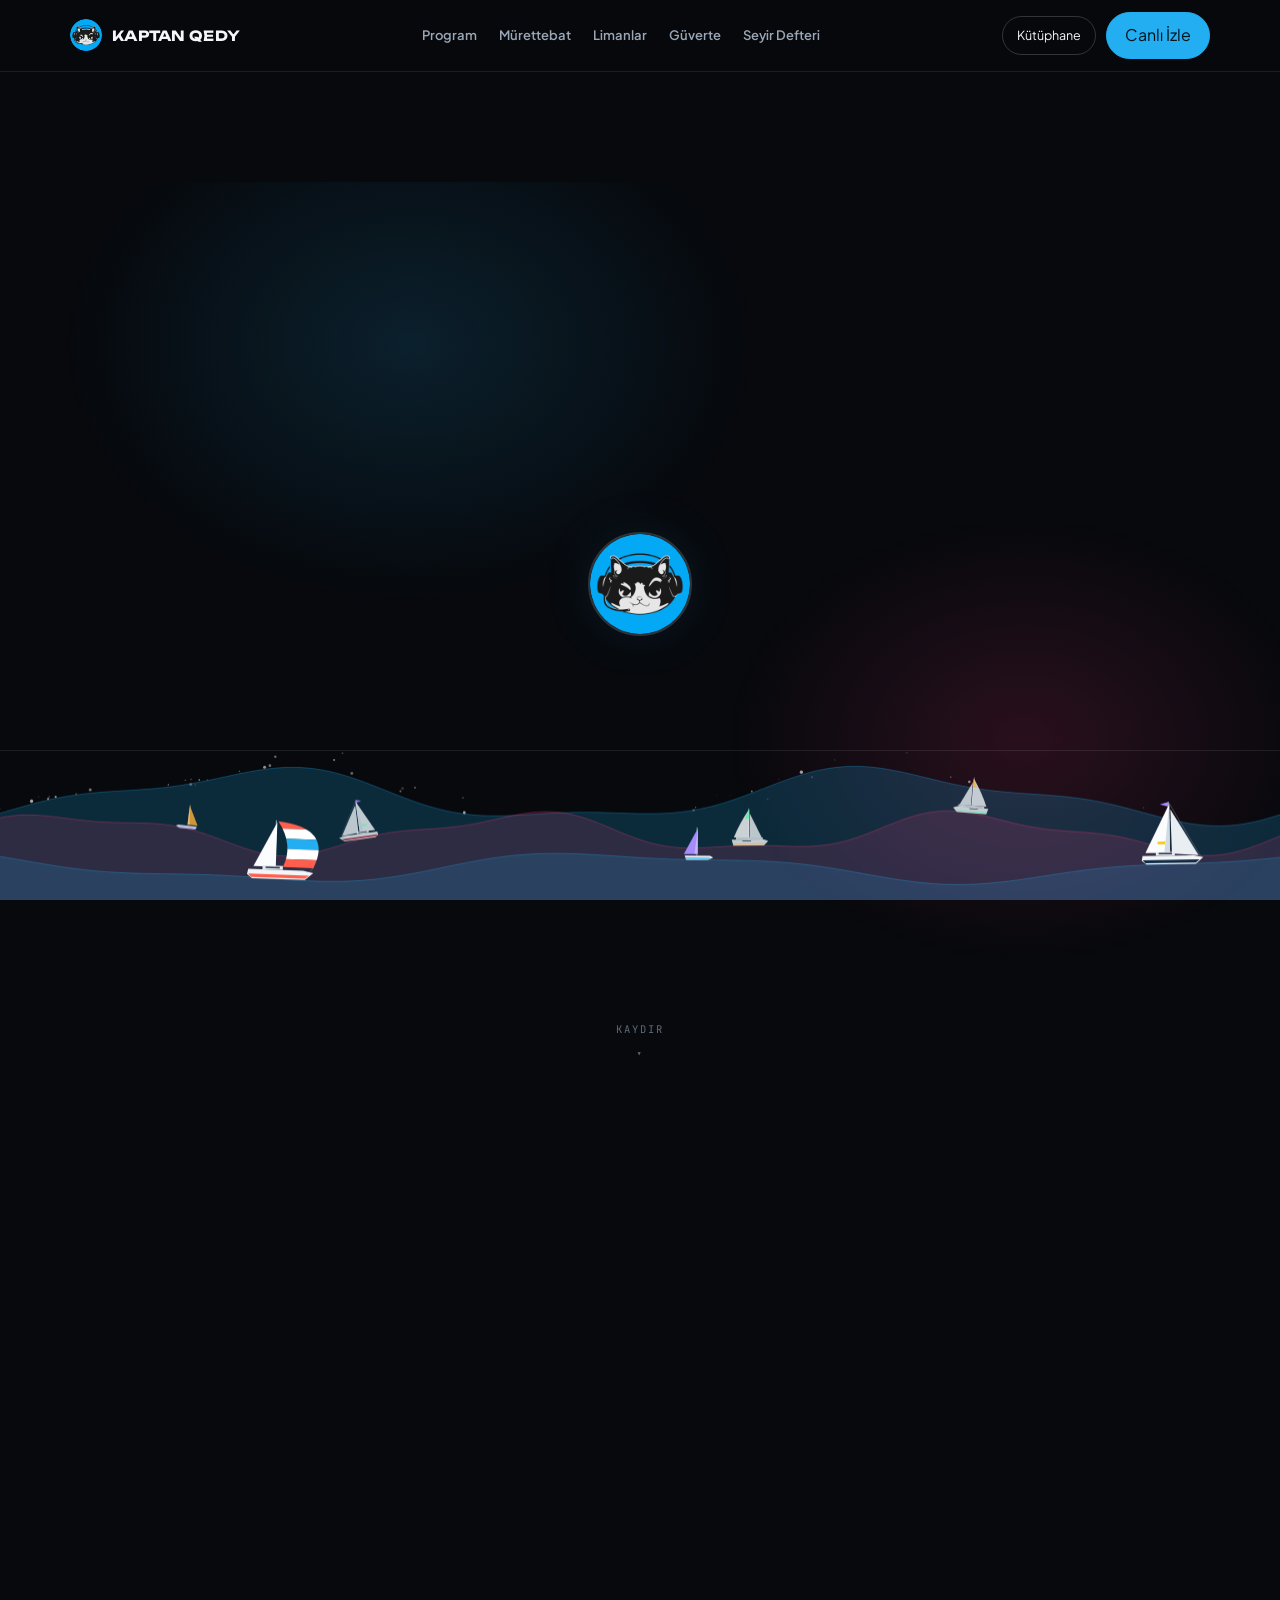
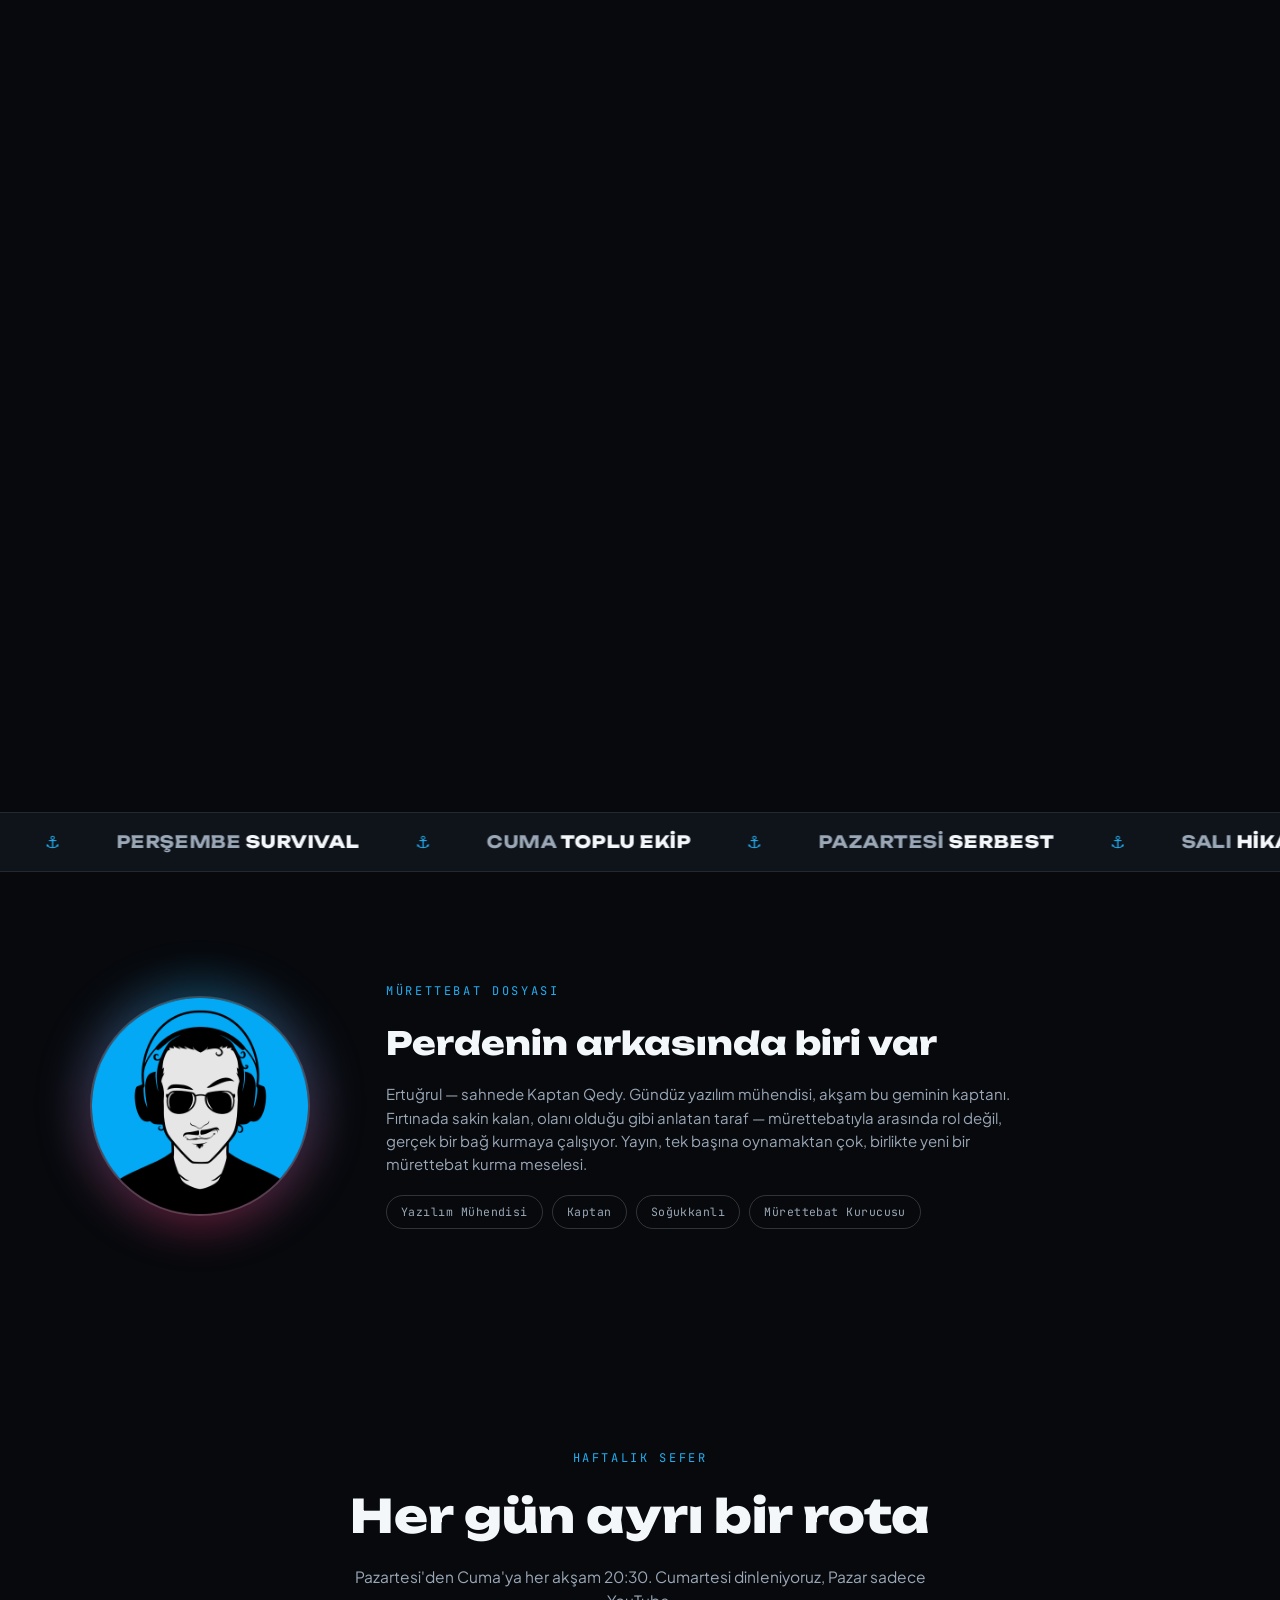
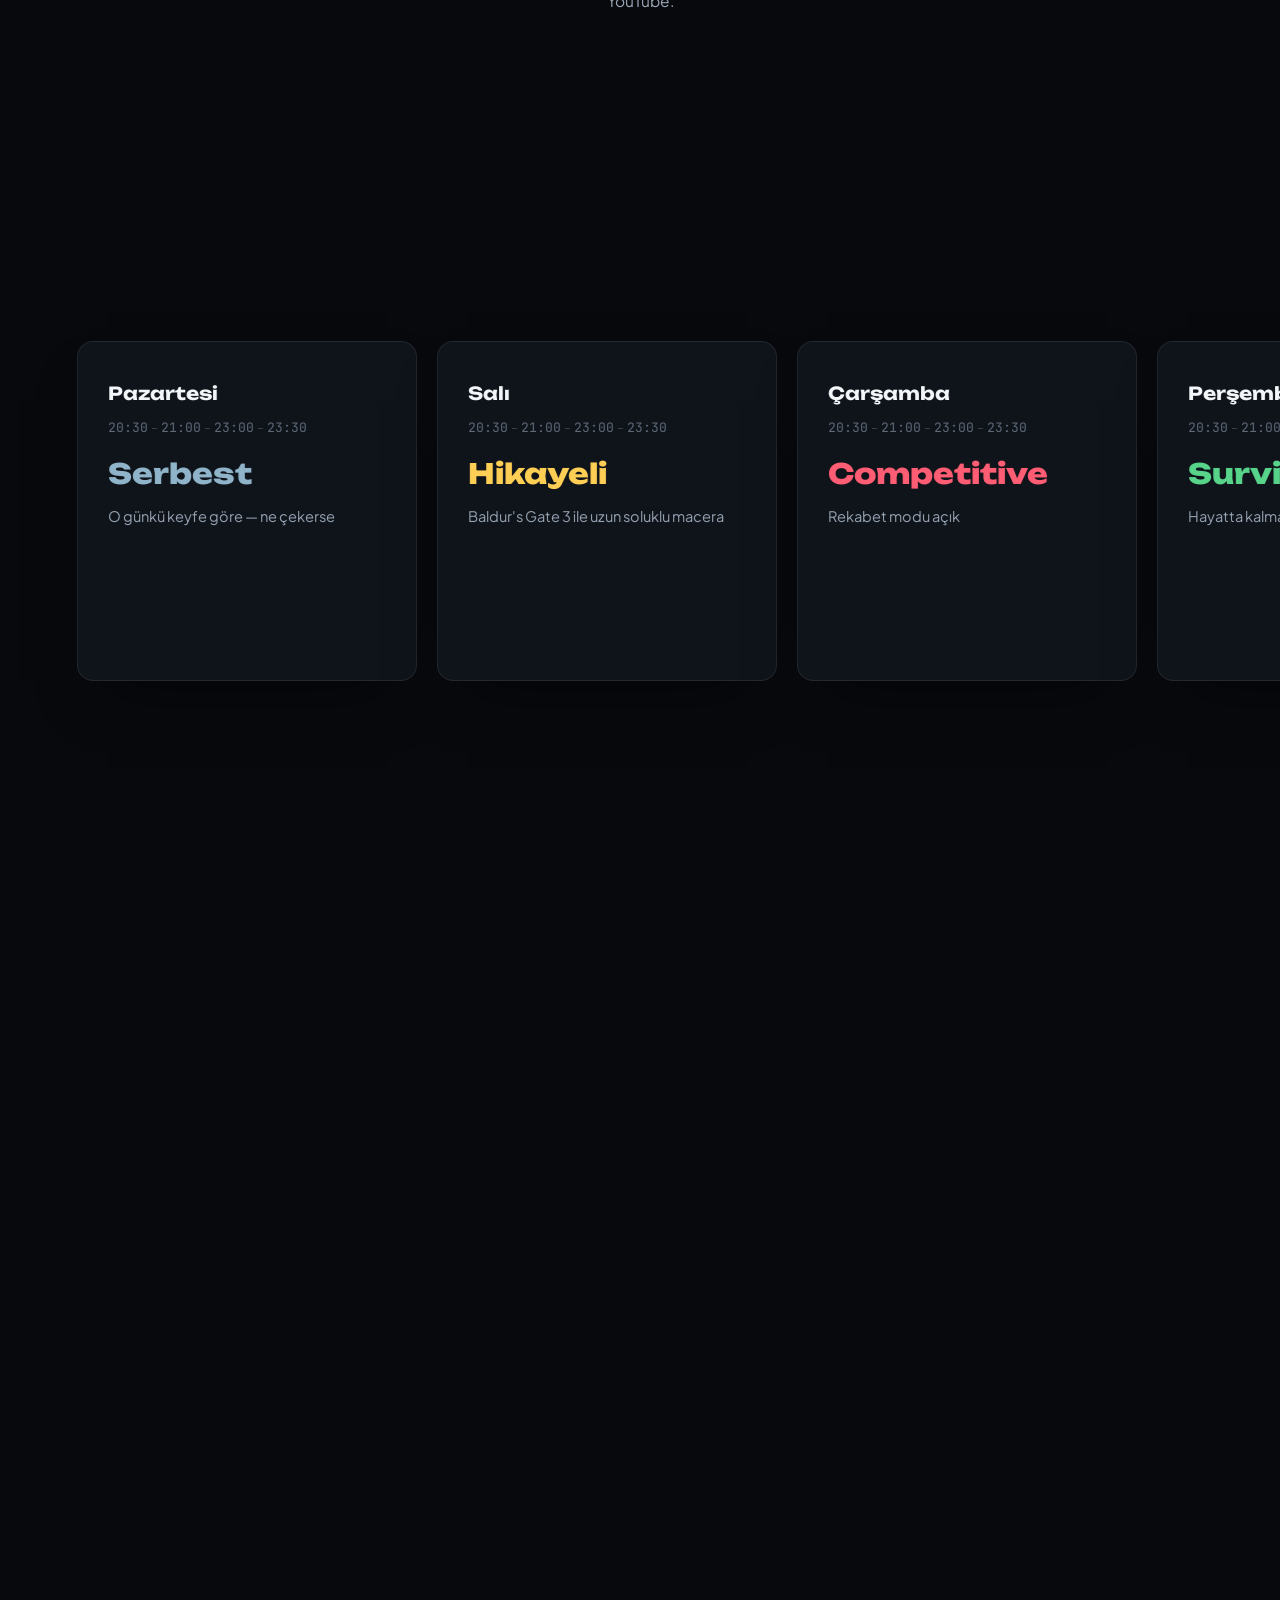
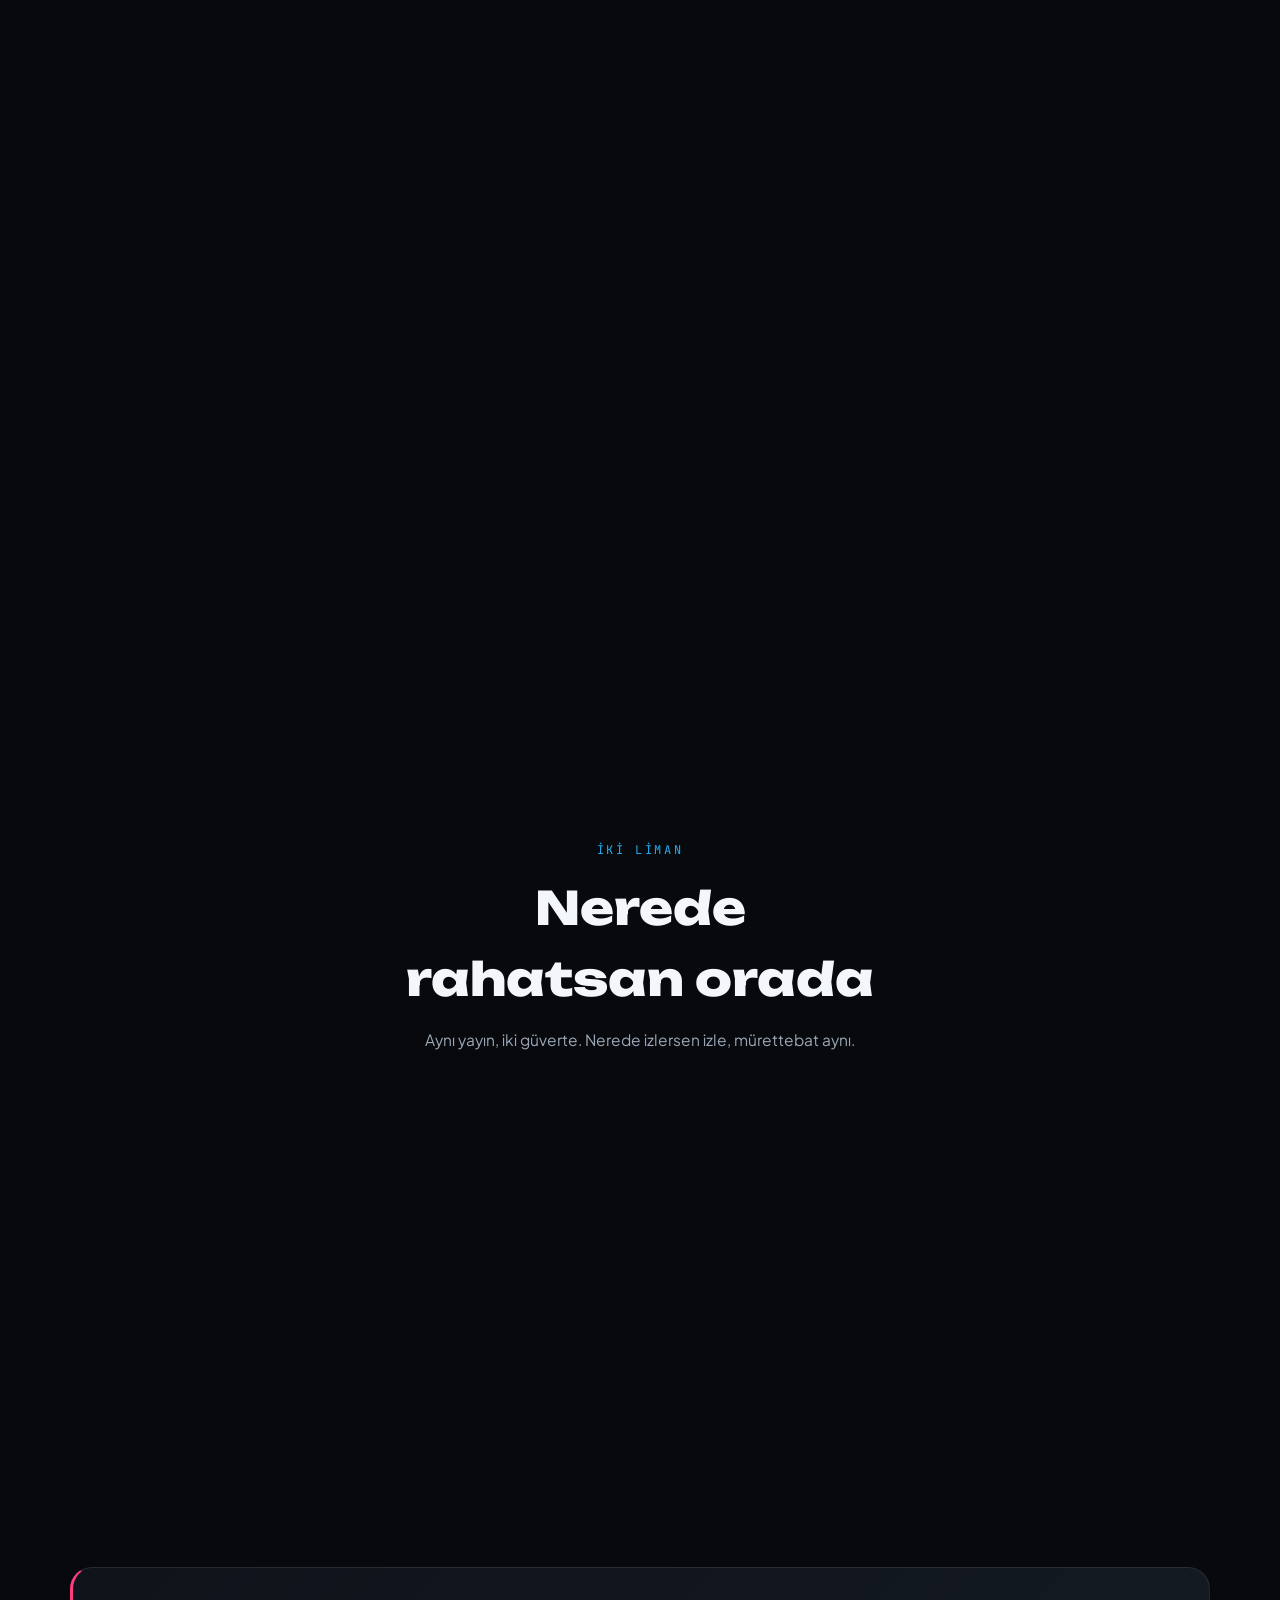
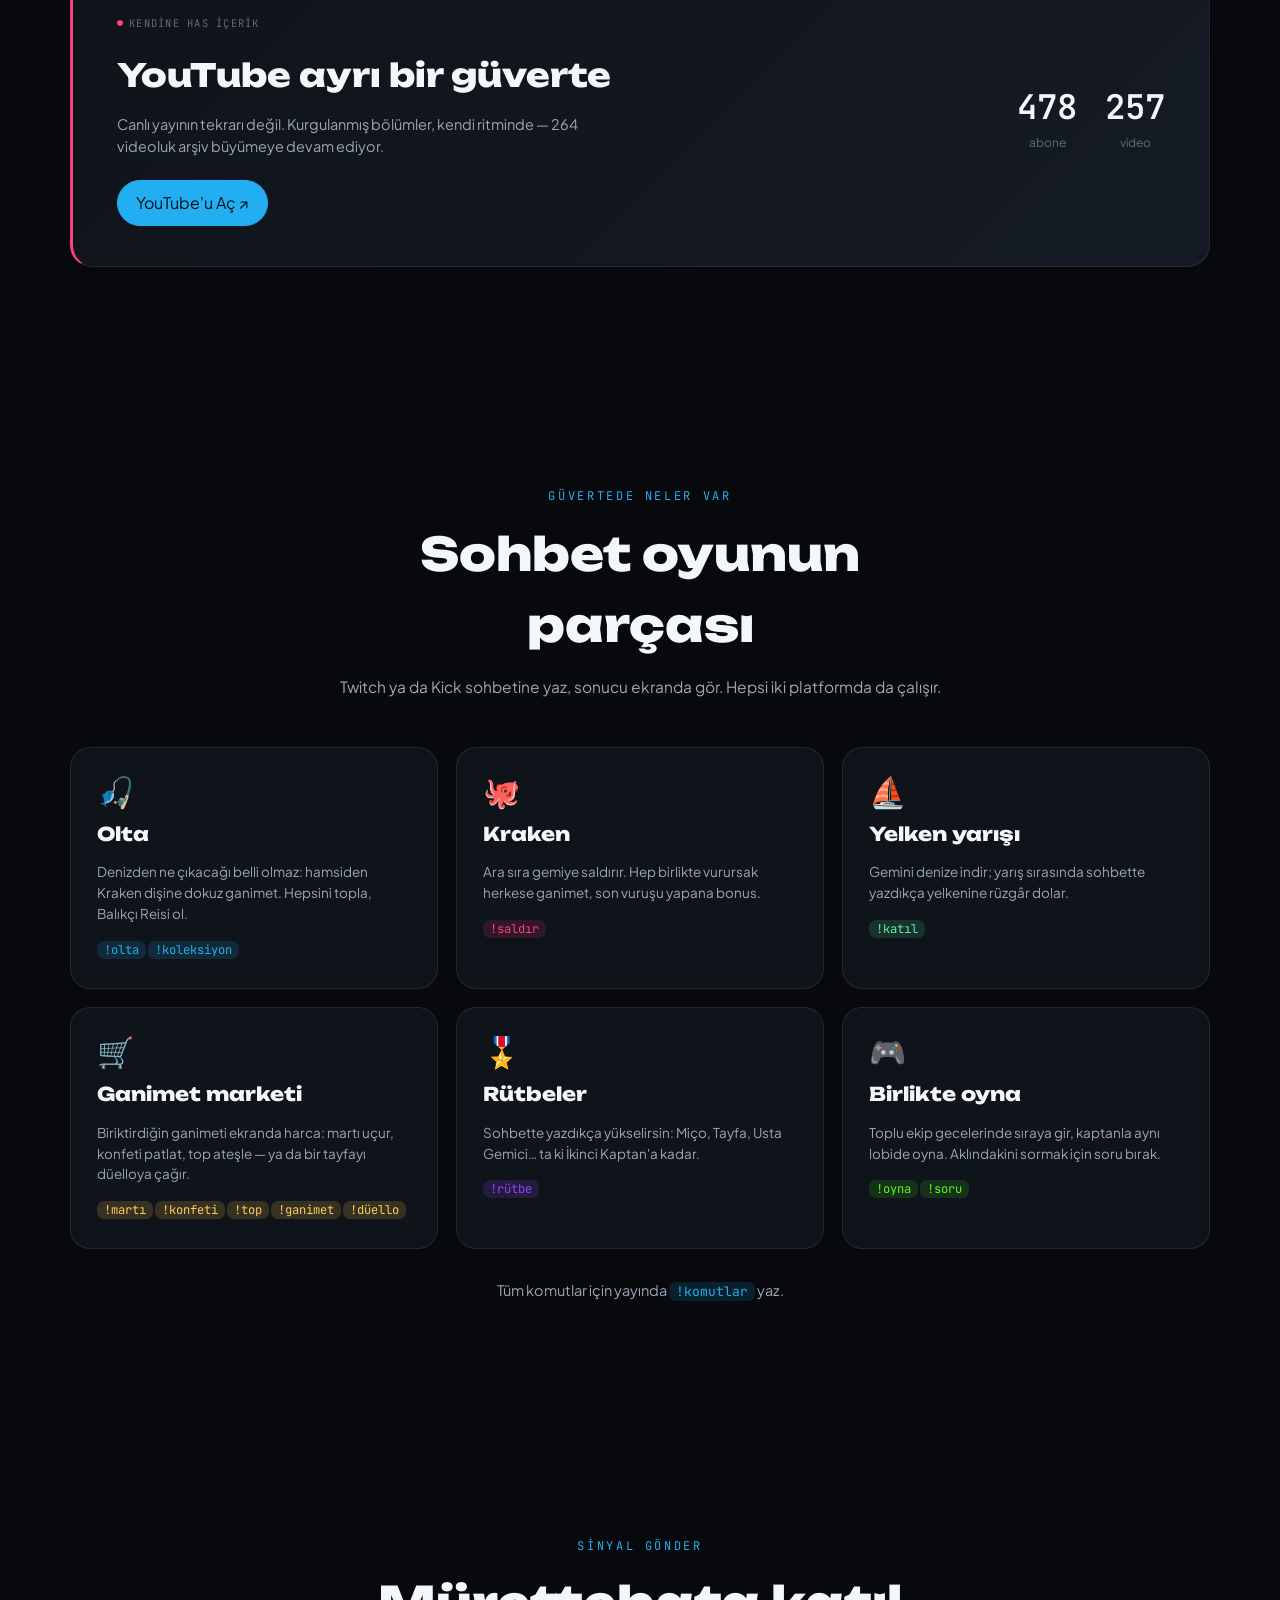
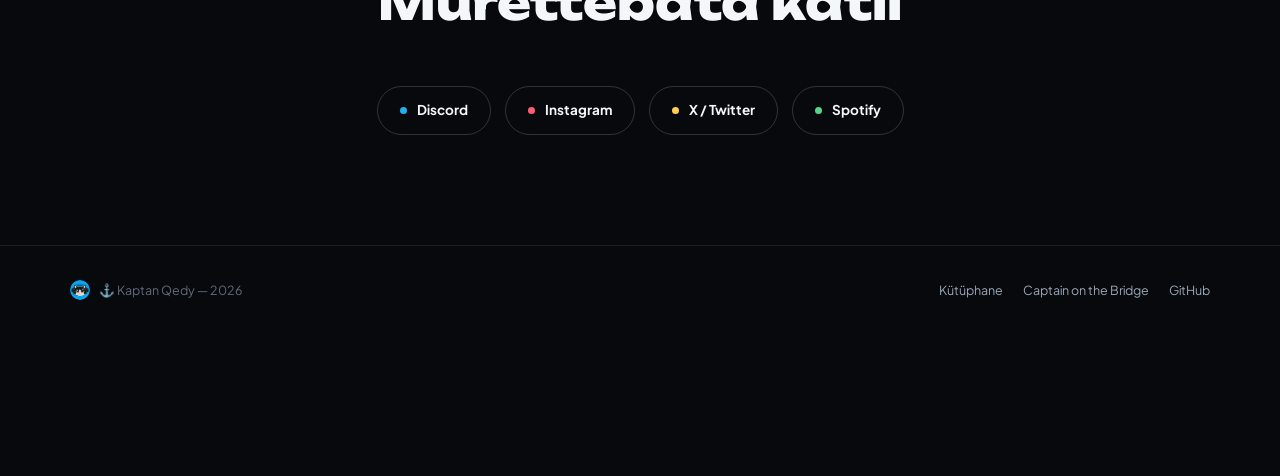
==== docs/index.html @ 71b2c355 "!kart mürettebat kartı, tahmine ganimet yatırma, sitede ŞU AN CANLI rozeti Co-Authored-By: Claude Op" ====
<!doctype html>
<html lang="tr">
<head>
<meta charset="utf-8">
<meta name="viewport" content="width=device-width, initial-scale=1, viewport-fit=cover">
<title>Kaptan Qedy</title>
<meta name="description" content="Kaptan Qedy — Twitch, YouTube ve Kick'te geri dönüyor. Pazartesi'den Cuma'ya her akşam 20:30, yeni bir tema.">
<meta name="view-transition" content="same-origin">
<link rel="preconnect" href="https://fonts.googleapis.com">
<link rel="stylesheet" href="https://fonts.googleapis.com/css2?family=Unbounded:wght@500;700;800;900&family=Plus+Jakarta+Sans:wght@400;500;600;700;800&family=JetBrains+Mono:wght@400;500;600&display=swap">
<style>
  :root{
    color-scheme: dark;
    --bg:#07090d;
    --surface:#0f131a;
    --surface-2:#151b24;
    --line:rgba(245,247,250,.09);
    --line-strong:rgba(245,247,250,.18);
    --ink:#f4f7fa;
    --ink-dim:#9aa7b6;
    --ink-faint:#5f6b79;
    --blue:#22aef0;
    --blue-2:#0d7fc4;
    --pink:#ff3d7f;
    --blue-soft:rgba(34,174,240,.14);
    --pink-soft:rgba(255,61,127,.14);

    --d-serbest:#8fb4c9;
    --d-hikaye:#ffce54;
    --d-comp:#ff5d73;
    --d-surv:#57d38a;
    --d-team:#22aef0;
    --d-rest:#4a5563;
    --d-yt:#ff3d7f;

    --font-display:'Unbounded',system-ui,sans-serif;
    --font-body:'Plus Jakarta Sans',-apple-system,BlinkMacSystemFont,'Segoe UI',sans-serif;
    --font-mono:'JetBrains Mono','SFMono-Regular',Consolas,monospace;
  }
  *{box-sizing:border-box;}
  html,body{margin:0;padding:0;}
  html{scroll-behavior:smooth;}
  body{background:var(--bg);color:var(--ink);font-family:var(--font-body);line-height:1.55;overflow-x:hidden;}
  ::selection{background:var(--pink);color:#0a0a0a;}
  a{color:inherit;}
  img{max-width:100%;display:block;}

  .wrap{max-width:1180px;margin:0 auto;padding-inline:20px;}

  /* ---- progress bar ---- */
  #progress{position:fixed;top:0;left:0;height:3px;width:0%;background:linear-gradient(90deg,var(--blue),var(--pink));z-index:100;transition:width .08s linear;}

  /* ---- nav ---- */
  header.nav{
    position:sticky;top:0;z-index:50;
    background:rgba(7,9,13,.72);backdrop-filter:blur(10px);-webkit-backdrop-filter:blur(10px);
    border-bottom:1px solid var(--line);
  }
  .nav-inner{display:flex;align-items:center;justify-content:space-between;padding-block:12px;transition:padding-block .25s ease;}
  .nav.compact .nav-inner{padding-block:8px;}
  .nav-brand{display:flex;align-items:center;gap:10px;text-decoration:none;}
  .nav-brand img{width:32px;height:32px;border-radius:50%;flex:none;view-transition-name:kaptan-logo;transition:width .25s ease, height .25s ease;}
  .nav.compact .nav-brand img{width:24px;height:24px;}
  .nav-brand span{font-family:var(--font-display);font-weight:700;font-size:14px;letter-spacing:.02em;}
  .nav-links{display:flex;align-items:center;gap:22px;}
  .nav-links a{font-size:13px;font-weight:600;color:var(--ink-dim);text-decoration:none;}
  .nav-links a:hover{color:var(--ink);}
  .nav-actions{display:flex;align-items:center;gap:10px;}
  .btn{
    display:inline-flex;align-items:center;gap:7px;font-family:var(--font-body);font-weight:700;font-size:13.5px;
    padding:10px 18px;border-radius:100px;text-decoration:none;white-space:nowrap;background:none;appearance:none;
    border:1.5px solid var(--line-strong);color:var(--ink);transition:transform .15s ease, box-shadow .15s ease, border-color .15s ease;
    cursor:pointer;font:inherit;
  }
  .btn:hover{transform:translateY(-2px);}
  .btn.primary{background:var(--blue);border-color:var(--blue);color:#04121a;box-shadow:0 0 0 0 var(--blue-soft);}
  .btn.primary:hover{box-shadow:0 8px 28px -6px rgba(34,174,240,.55);}
  .btn.ghost:hover{border-color:var(--pink);color:var(--pink);}
  .btn.small{padding:9px 14px;font-size:12.5px;}
  @media (max-width:720px){
    .nav-links{display:none;}
    .nav-actions{display:none;}
  }

  /* mobile thumb-zone action bar — actions live at the bottom on phones, not the top */
  .mobile-bar{display:none;}
  @media (max-width:720px){
    .mobile-bar{
      display:flex;gap:10px;position:fixed;left:0;right:0;bottom:0;z-index:60;
      padding:10px 16px calc(10px + env(safe-area-inset-bottom,0px));
      background:rgba(7,9,13,.85);backdrop-filter:blur(14px);-webkit-backdrop-filter:blur(14px);
      border-top:1px solid var(--line);
    }
    .mobile-bar .btn{flex:1;justify-content:center;min-width:0;padding:10px 8px;font-size:12.5px;}
    /* body's bottom padding is set once, unconditionally, further down — it needs to
       clear both this bar and the fixed sea-band, whichever loads later in the cascade. */
  }

  /* live-watch dialog */
  .live-dialog{
    background:var(--surface);color:var(--ink);border:1px solid var(--line-strong);border-radius:20px;
    padding:0;width:min(380px,90vw);font-family:var(--font-body);
  }
  .live-dialog::backdrop{background:rgba(4,5,7,.7);backdrop-filter:blur(6px);-webkit-backdrop-filter:blur(6px);}
  .ld-head{display:flex;align-items:center;justify-content:space-between;padding:20px 22px 14px;}
  .ld-head h3{margin:0;font-family:var(--font-display);font-size:16px;font-weight:700;}
  .ld-close{background:none;border:none;color:var(--ink-faint);font-size:15px;cursor:pointer;padding:4px;line-height:1;}
  .ld-close:hover{color:var(--ink);}
  .ld-options{display:flex;flex-direction:column;gap:10px;padding:0 18px 20px;}
  .ld-opt{
    display:flex;align-items:center;gap:12px;text-decoration:none;color:var(--ink);
    border:1.5px solid var(--line-strong);border-radius:14px;padding:14px 16px;transition:border-color .2s ease,transform .2s ease;
  }
  .ld-opt:hover{transform:translateY(-2px);border-color:var(--c);}
  .ld-opt .ld-dot{width:11px;height:11px;border-radius:50%;background:var(--c);flex:none;box-shadow:0 0 0 4px color-mix(in srgb, var(--c) 25%, transparent);}
  .ld-opt strong{display:block;font-size:14.5px;}
  .ld-opt small{display:block;font-size:12px;color:var(--ink-faint);font-weight:500;}
  .ld-opt .ld-arrow{margin-left:auto;color:var(--ink-faint);}

  /* ---- hero (scroll-scrub: pinned stage, logo zooms in, wordmark takes over) ---- */
  .hero-scrub{position:relative;}
  .scrub .hero-scrub{height:200vh;}
  @media (min-width:900px){ .scrub .hero-scrub{height:260vh;} }

  .hero-stage{
    position:relative;padding:min(14vw,120px) 20px 90px;text-align:center;overflow:hidden;
    display:flex;flex-direction:column;align-items:center;justify-content:center;min-height:100vh;
  }
  .scrub .hero-stage{position:sticky;top:0;height:100vh;padding-top:0;padding-bottom:70px;}
  .hero-glow{
    position:absolute;inset:0;z-index:0;pointer-events:none;
    background:
      radial-gradient(560px 420px at var(--mx,32%) var(--my,18%), var(--blue-soft), transparent 62%),
      radial-gradient(480px 360px at 80% 62%, var(--pink-soft), transparent 62%);
  }
  .hs-logo{
    width:104px;height:104px;border-radius:50%;margin:0 auto 26px;position:relative;z-index:1;
    border:2px solid var(--line-strong);box-shadow:0 0 60px -8px var(--blue-soft);
  }
  .scrub .hs-logo{transform:scale(var(--logoScale,1)) rotate(var(--logoRot,0deg));opacity:var(--logoOpacity,1);}
  .eyebrow{
    font-family:var(--font-mono);font-size:12px;letter-spacing:.22em;text-transform:uppercase;
    color:var(--blue);margin:0 0 18px;
  }
  .hs-word{position:relative;z-index:1;max-width:820px;}
  /* pinned mode: the logo is the only element in the centering flow — the wordmark and cue
     overlay on top of it (position:absolute) instead of sharing flex space, so the logo's
     own centering isn't skewed by a wordmark block that's still there but invisible. */
  .scrub .hs-word{
    position:absolute;inset:0;z-index:1;max-width:none;padding:0 20px;
    display:flex;flex-direction:column;align-items:center;justify-content:center;
    opacity:var(--wordOpacity,1);transform:translateY(var(--wordY,0px));
  }
  .hero-stage h1{
    font-family:var(--font-display);font-weight:900;line-height:.92;letter-spacing:-.01em;
    font-size:clamp(44px,11vw,116px);margin:0;text-wrap:balance;
    background:linear-gradient(180deg,#ffffff, #c9d6e3 70%, #93a6b7);
    -webkit-background-clip:text;background-clip:text;color:transparent;
  }
  .hero-stage h2.sub{
    font-family:var(--font-display);font-weight:800;font-size:clamp(20px,4.4vw,38px);margin:6px 0 26px;
    color:var(--pink);letter-spacing:-.01em;
  }
  .hero-stage p.lede{color:var(--ink-dim);font-size:16.5px;max-width:56ch;margin:0 auto 34px;}
  .tonight-pill{
    display:inline-flex;align-items:center;gap:10px;margin:0 auto 20px;padding:10px 20px 10px 15px;
    border-radius:100px;background:color-mix(in srgb,var(--c,var(--blue)) 14%,transparent);
    border:1px solid color-mix(in srgb,var(--c,var(--blue)) 45%,transparent);
    font-family:var(--font-mono);font-size:13.5px;font-weight:700;letter-spacing:.01em;color:var(--ink);
  }
  .tonight-pill .dot{width:8px;height:8px;border-radius:50%;background:var(--c,var(--blue));flex:none;box-shadow:0 0 0 0 color-mix(in srgb,var(--c,var(--blue)) 55%,transparent);animation:live-pulse 1.8s ease-out infinite;}
  @media (prefers-reduced-motion:reduce){ .tonight-pill .dot{animation:none;} }
  .tonight-pill.live{--c:#ff3b3b !important;cursor:pointer;}
  .tonight-pill.live:hover{background:color-mix(in srgb,var(--c) 24%,transparent);}
  .scroll-cue{
    position:relative;z-index:1;margin-top:56px;display:flex;flex-direction:column;align-items:center;gap:8px;
    font-family:var(--font-mono);font-size:10.5px;letter-spacing:.18em;text-transform:uppercase;color:var(--ink-faint);
  }
  .scrub .scroll-cue{
    position:absolute;left:50%;bottom:20px;transform:translateX(-50%);margin-top:0;
    opacity:var(--cueOpacity,1);
  }
  .chev{animation:bob 1.8s ease-in-out infinite;}
  @keyframes bob{0%,100%{transform:translateY(0);}50%{transform:translateY(6px);}}
  @media (prefers-reduced-motion:reduce){ .chev{animation:none;} }

  /* ---- marquee ---- */
  .marquee-band{
    border-top:1px solid var(--line);border-bottom:1px solid var(--line);
    background:var(--surface);padding:16px 0;overflow:hidden;white-space:nowrap;
  }
  .marquee-track{display:inline-flex;will-change:transform;animation:scroll-left 28s linear infinite;}
  .scrub .marquee-track{animation:none;}
  @media (prefers-reduced-motion:reduce){ .marquee-track{animation:none;} }
  .marquee-track span{
    font-family:var(--font-display);font-weight:700;font-size:17px;letter-spacing:.03em;
    padding:0 28px;color:var(--ink-dim);
  }
  .marquee-track span b{color:var(--ink);font-weight:800;}
  .marquee-track span.sep{color:var(--blue);}
  @keyframes scroll-left{from{transform:translateX(0);}to{transform:translateX(-50%);}}

  /* ---- sections ---- */
  section{padding-block:min(12vw,110px);}
  .sec-head{max-width:640px;margin:0 auto 48px;text-align:center;}
  .sec-head .eyebrow{margin-bottom:12px;}
  .sec-head h2{font-family:var(--font-display);font-weight:800;font-size:clamp(28px,5vw,46px);margin:0 0 14px;text-wrap:balance;}
  .sec-head p{color:var(--ink-dim);font-size:15.5px;margin:0;}

  /* reveal-on-scroll (progressive enhancement — see note in .js rule) */
  .js .reveal{opacity:0;transform:translateY(26px);transition:opacity .7s cubic-bezier(.2,.7,.2,1), transform .7s cubic-bezier(.2,.7,.2,1);}
  .js .reveal.in{opacity:1;transform:translateY(0);}
  /* .rise — a bigger, slower arrival for a single focal element (YouTube panel) rather than a light fade */
  .js .reveal.rise{transform:translateY(52px) scale(.96);transition-duration:.8s;}
  .js .reveal.rise.in{transform:none;}
  @media (prefers-reduced-motion:reduce){ .js .reveal{opacity:1;transform:none;transition:none;} }

  /* staggered children — each child of a .stagger container fades in on its own beat */
  .stagger{perspective:900px;}
  .js .stagger > *{
    opacity:0;transform:translateY(22px) rotateX(10deg);transform-origin:bottom center;
    transition:opacity .55s cubic-bezier(.2,.7,.2,1), transform .55s cubic-bezier(.2,.7,.2,1);
  }
  .js .stagger.in > *{opacity:1;transform:none;}
  .stagger > *:nth-child(1){transition-delay:0ms}
  .stagger > *:nth-child(2){transition-delay:60ms}
  .stagger > *:nth-child(3){transition-delay:120ms}
  .stagger > *:nth-child(4){transition-delay:180ms}
  .stagger > *:nth-child(5){transition-delay:240ms}
  .stagger > *:nth-child(6){transition-delay:300ms}
  .stagger > *:nth-child(7){transition-delay:360ms}
  @media (prefers-reduced-motion:reduce){ .js .stagger > *{opacity:1;transform:none;transition:none;} }

  /* about */
  .about-grid{display:grid;grid-template-columns:260px 1fr;gap:56px;align-items:center;}
  @media (max-width:760px){ .about-grid{grid-template-columns:1fr;gap:32px;text-align:center;} }
  .portrait{
    width:220px;height:220px;border-radius:50%;margin:0 auto;position:relative;
    border:2px solid var(--line-strong);
  }
  .portrait::after{
    content:"";position:absolute;inset:-14px;border-radius:50%;
    background:conic-gradient(from 0deg, var(--blue), var(--pink), var(--blue));
    z-index:-1;filter:blur(22px);opacity:.35;
    animation:ring-spin 16s linear infinite;
  }
  @keyframes ring-spin{to{transform:rotate(360deg);}}
  @media (prefers-reduced-motion:reduce){ .portrait::after{animation:none;} }
  .about-copy h3{font-family:var(--font-display);font-size:clamp(22px,3.4vw,32px);margin:0 0 14px;font-weight:800;text-wrap:balance;}
  .about-copy p{color:var(--ink-dim);font-size:15px;max-width:58ch;margin:0 0 20px;}
  @media (max-width:760px){ .about-copy p{margin-inline:auto;} }
  .chips{display:flex;flex-wrap:wrap;gap:9px;}
  @media (max-width:760px){ .chips{justify-content:center;} }
  .chip{
    font-family:var(--font-mono);font-size:11.5px;letter-spacing:.04em;
    border:1px solid var(--line-strong);border-radius:100px;padding:7px 14px;color:var(--ink-dim);
  }

  /* weekly — normal wrapping grid by default; becomes a pinned horizontal scrub filmstrip under .scrub */
  .week-scrub{position:relative;}
  .scrub .week-scrub{height:190vh;}
  @media (min-width:900px){ .scrub .week-scrub{height:240vh;} }

  .week-stage{}
  .scrub .week-stage{position:sticky;top:0;height:100vh;display:flex;align-items:center;overflow:hidden;}

  .week-track{display:flex;flex-wrap:wrap;gap:12px;}
  .scrub .week-track{flex-wrap:nowrap;gap:20px;padding-inline:6vw;will-change:transform;}

  .day{
    position:relative;
    background:var(--surface);border:1px solid var(--line);border-radius:16px;padding:24px 18px;
    display:flex;flex-direction:column;gap:10px;min-height:230px;flex:1 1 160px;min-width:160px;
    transition:transform .25s ease, border-color .25s ease, box-shadow .25s ease;
  }
  .day:hover{transform:translateY(-5px) perspective(700px) rotateX(var(--rx,0deg)) rotateY(var(--ry,0deg));border-color:var(--c);box-shadow:0 16px 34px -14px var(--c);}
  .day.today{border-color:var(--c);box-shadow:0 0 0 1px var(--c),0 16px 34px -18px var(--c);}
  .today-badge{
    position:absolute;top:-11px;right:14px;padding:3px 10px;border-radius:100px;
    background:var(--c);color:#08111c;font-family:var(--font-mono);font-size:10px;font-weight:800;
    letter-spacing:.08em;box-shadow:0 4px 12px -2px var(--c);
  }
  .day .dd{font-family:var(--font-display);font-weight:700;font-size:16px;color:var(--ink);}
  .day .dtime{
    display:flex;flex-wrap:wrap;font-family:var(--font-mono);font-size:11px;color:var(--ink-faint);
    font-variant-numeric:tabular-nums;letter-spacing:0;
  }
  .day .dtime span{position:relative;padding-right:13px;}
  .day .dtime span:not(:last-child)::after{
    content:'';position:absolute;right:4px;top:50%;width:5px;height:1px;background:var(--ink-faint);opacity:.5;
  }
  .day .dt{font-family:var(--font-display);font-weight:800;font-size:19px;color:var(--c);margin-top:4px;overflow-wrap:break-word;word-break:break-word;}
  .day .de{font-size:13px;color:var(--ink-dim);flex:1;}
  .day.off{opacity:.5;}
  .scrub .day{
    flex:0 0 clamp(230px,62vw,340px);min-height:340px;padding:38px 30px;justify-content:center;
    box-shadow:0 30px 60px -30px rgba(0,0,0,.6);
  }
  .scrub .day .dd{font-size:18px;}
  .scrub .day .dtime{font-size:13px;}
  .scrub .day .dt{font-size:clamp(22px,4.2vw,28px);}
  .scrub .day .de{font-size:14.5px;}

  /* platforms */
  .plat-grid{display:grid;grid-template-columns:repeat(3,1fr);gap:18px;}
  .plat-grid.two{grid-template-columns:repeat(2,1fr);max-width:760px;margin:0 auto;gap:18px;}
  @media (max-width:820px){ .plat-grid:not(.two){grid-template-columns:1fr;} }
  /* İki Liman stays side-by-side at every width — just tightens up so it never overflows */
  @media (max-width:520px){
    .plat-grid.two{gap:10px;}
    .plat-grid.two .plat-card{padding:16px 13px;}
    .plat-grid.two .plat-figure{font-size:21px;}
    .plat-grid.two .plat-name{font-size:14.5px;}
    .plat-grid.two .plat-desc{font-size:11.5px;}
    .plat-grid.two .plat-tag{font-size:9.5px;margin-bottom:10px;}
  }

  /* youtube — deliberately not a third harbor card */
  .yt-panel{
    display:flex;align-items:center;justify-content:space-between;gap:32px;text-decoration:none;color:var(--ink);
    background:linear-gradient(135deg, var(--surface) 0%, var(--surface-2) 100%);
    border:1px solid var(--line);border-left:3px solid var(--pink);border-radius:22px;
    padding:40px 44px;transition:transform .25s ease, border-color .25s ease;
  }
  .yt-panel:hover{transform:translateY(-4px);border-color:var(--pink);}
  .yt-panel-copy{max-width:520px;}
  .yt-panel-copy h2{font-family:var(--font-display);font-weight:800;font-size:clamp(22px,3.6vw,32px);margin:6px 0 12px;text-wrap:balance;}
  .yt-panel-copy p{color:var(--ink-dim);font-size:14.5px;margin:0 0 22px;}
  .yt-panel-stats{display:flex;gap:28px;flex:none;}
  .yt-panel-stats > div{display:flex;flex-direction:column;align-items:center;}
  .yt-figure{font-family:var(--font-mono);font-size:34px;font-weight:600;}
  .yt-label{font-size:12px;color:var(--ink-faint);}
  @media (max-width:720px){
    .yt-panel{flex-direction:column;align-items:flex-start;padding:32px 26px;}
    .yt-panel-stats{align-self:stretch;justify-content:space-around;}
  }
  .plat-card{
    position:relative;display:block;text-decoration:none;color:var(--ink);
    background:var(--surface);border:1px solid var(--line);border-radius:20px;padding:28px 26px;
    overflow:hidden;transition:transform .25s ease, border-color .25s ease;
  }
  .plat-card:hover{transform:translateY(-6px) perspective(700px) rotateX(var(--rx,0deg)) rotateY(var(--ry,0deg));border-color:var(--c,var(--blue));}
  .plat-card::before{
    content:"";position:absolute;inset:0;opacity:0;transition:opacity .3s ease;
    background:radial-gradient(220px 140px at 85% -10%, var(--c-soft,var(--blue-soft)), transparent 70%);
  }
  .plat-card:hover::before{opacity:1;}
  .plat-tag{
    display:inline-flex;align-items:center;gap:6px;font-family:var(--font-mono);font-size:10.5px;
    letter-spacing:.12em;text-transform:uppercase;color:var(--ink-faint);margin-bottom:14px;position:relative;
  }
  .plat-tag .dot{width:6px;height:6px;border-radius:50%;background:var(--tagc,var(--ink-faint));}
  .plat-tag.live .dot{box-shadow:0 0 0 0 var(--tagc-glow,rgba(255,77,94,.55));animation:live-pulse 1.8s ease-out infinite;}
  @keyframes live-pulse{0%{box-shadow:0 0 0 0 var(--tagc-glow,rgba(255,77,94,.5));}70%{box-shadow:0 0 0 7px rgba(0,0,0,0);}100%{box-shadow:0 0 0 0 rgba(0,0,0,0);}}
  @media (prefers-reduced-motion:reduce){ .plat-tag.live .dot{animation:none;} }
  .plat-top{display:flex;justify-content:space-between;align-items:flex-start;margin-bottom:22px;position:relative;}
  .plat-name{font-family:var(--font-display);font-weight:800;font-size:19px;}
  .plat-arrow{font-size:18px;color:var(--ink-faint);transition:transform .25s ease, color .25s ease;}
  .plat-card:hover .plat-arrow{transform:translate(4px,-4px);color:var(--c,var(--blue));}
  .plat-figure{font-family:var(--font-mono);font-size:30px;font-weight:600;position:relative;}
  .plat-label{font-size:12px;color:var(--ink-faint);margin-bottom:14px;position:relative;}
  .plat-desc{font-size:13.5px;color:var(--ink-dim);position:relative;}

  /* güverte: chat games explained */
  .deck-card{cursor:default;}
  .deck-card .deck-emoji{font-size:30px;line-height:1;margin-bottom:14px;position:relative;}
  .cmd{font-family:var(--font-mono);font-size:.9em;padding:1px 7px;border-radius:7px;background:var(--c-soft,var(--blue-soft));color:var(--c,var(--blue));white-space:nowrap;}
  .deck-foot{margin-top:30px;text-align:center;color:var(--ink-dim);font-size:14.5px;}

  /* community */
  .comm-row{display:flex;flex-wrap:wrap;gap:14px;justify-content:center;}
  .comm-pill{
    display:flex;align-items:center;gap:10px;text-decoration:none;color:var(--ink);
    border:1px solid var(--line-strong);border-radius:100px;padding:13px 22px;font-weight:700;font-size:13.5px;
    transition:border-color .2s ease, transform .2s ease, color .2s ease;
  }
  .comm-pill:hover{transform:translateY(-2px);border-color:var(--pink);color:var(--pink);}
  .comm-pill .dot{width:7px;height:7px;border-radius:50%;background:var(--c);animation:comm-pulse 2.4s ease-out infinite;}
  @keyframes comm-pulse{
    0%{box-shadow:0 0 0 0 color-mix(in srgb, var(--c) 55%, transparent);}
    70%{box-shadow:0 0 0 7px transparent;}
    100%{box-shadow:0 0 0 0 transparent;}
  }
  @media (prefers-reduced-motion:reduce){ .comm-pill .dot{animation:none;} }

  /* pinned to the viewport bottom at all times — sits behind normal content (low
     z-index) and behind the mobile action bar (z-index:60), which shows it through
     its own blur. footer gets a solid backing so its text stays legible over it. */
  .sea-band{position:fixed;left:0;right:0;bottom:0;height:150px;overflow:hidden;border-top:1px solid var(--line);z-index:1;pointer-events:none;}
  .sea-band canvas{position:absolute;inset:0;width:100%;height:100%;display:block;}
  @media (max-width:640px){ .sea-band{height:100px;} }
  body{padding-bottom:150px;}

  footer{position:relative;z-index:2;background:var(--bg);border-top:1px solid var(--line);padding:34px 0 26px;}
  .foot-inner{display:flex;flex-wrap:wrap;gap:14px;justify-content:space-between;align-items:center;}
  .foot-brand{display:flex;align-items:center;gap:9px;font-size:12.5px;color:var(--ink-faint);}
  .foot-brand img{width:20px;height:20px;border-radius:50%;}
  .foot-links{display:flex;gap:20px;font-size:12.5px;}
  .foot-links a{color:var(--ink-dim);text-decoration:none;}
  .foot-links a:hover{color:var(--ink);}
</style>
</head>
<body>
<div id="progress"></div>

<header class="nav">
  <div class="wrap nav-inner">
    <a class="nav-brand" href="#top">
      <img src="assets/logo_cat.png" alt="Kaptan Qedy">
      <span>KAPTAN&nbsp;QEDY</span>
    </a>
    <nav class="nav-links">
      <a href="#program">Program</a>
      <a href="#murettebat">Mürettebat</a>
      <a href="#limanlar">Limanlar</a>
      <a href="#guverte">Güverte</a>
      <a href="captain-on-the-bridge/">Seyir Defteri</a>
    </nav>
    <div class="nav-actions">
      <a class="btn ghost small" href="kutuphane/">Kütüphane</a>
      <button type="button" class="btn primary" data-watch-live>Canlı İzle</button>
    </div>
  </div>
</header>

<dialog id="liveDialog" class="live-dialog">
  <div class="ld-head">
    <h3>Nerede izlersin?</h3>
    <button type="button" class="ld-close" id="ldClose" aria-label="Kapat">✕</button>
  </div>
  <div class="ld-options">
    <a class="ld-opt" href="https://www.twitch.tv/kaptanqedy" target="_blank" rel="noopener" style="--c:#9146FF">
      <span class="ld-dot"></span>
      <span><strong>Twitch</strong><small>Ana üs, 2.8K mürettebat</small></span>
      <span class="ld-arrow">↗</span>
    </a>
    <a class="ld-opt" href="https://kick.com/kaptanqedy" target="_blank" rel="noopener" style="--c:#53FC18">
      <span class="ld-dot"></span>
      <span><strong>Kick</strong><small>Aynı yayın, farklı güverte</small></span>
      <span class="ld-arrow">↗</span>
    </a>
  </div>
</dialog>

<div class="mobile-bar">
  <a class="btn ghost" href="kutuphane/">Kütüphane</a>
  <button type="button" class="btn primary" data-watch-live>Canlı İzle</button>
</div>

<main id="top">
  <section class="hero-scrub" id="hero">
    <div class="hero-stage" id="heroStage">
      <div class="hero-glow"></div>
      <img class="hs-logo" id="hsLogo" src="assets/logo_cat.png" alt="Kaptan Qedy logosu">
      <div class="hs-word" id="hsWord">
        <div class="eyebrow">Twitch · YouTube · Kick · Türkçe Oynanış</div>
        <h1>KAPTAN QEDY</h1>
        <h2 class="sub">GERİ DÖNÜYOR</h2>
        <div class="tonight-pill" id="tonightPill"><span class="dot"></span><span id="tonightText"></span></div>
        <p class="lede">Uzun bir sessizlikten sonra güverteye dönüyoruz. Pazartesi'den Cuma'ya her akşam 20:30'da yeni bir tema, aynı gemi, aynı mürettebat.</p>
      </div>
      <div class="scroll-cue" id="hsCue"><span>Kaydır</span><span class="chev">▾</span></div>
    </div>
  </section>

  <div class="marquee-band" aria-hidden="true">
    <div class="marquee-track" id="marquee">
      <span>PAZARTESİ <b>SERBEST</b></span><span class="sep">⚓</span>
      <span>SALI <b>HİKAYELİ</b></span><span class="sep">⚓</span>
      <span>ÇARŞAMBA <b>COMPETITIVE</b></span><span class="sep">⚓</span>
      <span>PERŞEMBE <b>SURVIVAL</b></span><span class="sep">⚓</span>
      <span>CUMA <b>TOPLU EKİP</b></span><span class="sep">⚓</span>
      <span>PAZARTESİ <b>SERBEST</b></span><span class="sep">⚓</span>
      <span>SALI <b>HİKAYELİ</b></span><span class="sep">⚓</span>
      <span>ÇARŞAMBA <b>COMPETITIVE</b></span><span class="sep">⚓</span>
      <span>PERŞEMBE <b>SURVIVAL</b></span><span class="sep">⚓</span>
      <span>CUMA <b>TOPLU EKİP</b></span><span class="sep">⚓</span>
    </div>
  </div>

  <section id="murettebat">
    <div class="wrap">
      <div class="about-grid reveal">
        <div class="portrait"><img src="assets/logo_ertugrul.png" alt="Ertuğrul"></div>
        <div class="about-copy">
          <div class="eyebrow">Mürettebat Dosyası</div>
          <h3>Perdenin arkasında biri var</h3>
          <p>Ertuğrul — sahnede Kaptan Qedy. Gündüz yazılım mühendisi, akşam bu geminin kaptanı. Fırtınada sakin kalan, olanı olduğu gibi anlatan taraf — mürettebatıyla arasında rol değil, gerçek bir bağ kurmaya çalışıyor. Yayın, tek başına oynamaktan çok, birlikte yeni bir mürettebat kurma meselesi.</p>
          <div class="chips stagger">
            <span class="chip">Yazılım Mühendisi</span>
            <span class="chip">Kaptan</span>
            <span class="chip">Soğukkanlı</span>
            <span class="chip">Mürettebat Kurucusu</span>
          </div>
        </div>
      </div>
    </div>
  </section>

  <section id="program">
    <div class="wrap">
      <div class="sec-head reveal">
        <div class="eyebrow">Haftalık Sefer</div>
        <h2>Her gün ayrı bir rota</h2>
        <p>Pazartesi'den Cuma'ya her akşam 20:30. Cumartesi dinleniyoruz, Pazar sadece YouTube.</p>
      </div>
    </div>
    <div class="week-scrub">
      <div class="week-stage" id="weekStage">
        <div class="week-track stagger" id="weekTrack">
          <div class="day" data-dow="1" style="--c:var(--d-serbest)"><div class="dd">Pazartesi</div><div class="dtime"><span>20:30</span><span>21:00</span><span>23:00</span><span>23:30</span></div><div class="dt">Serbest</div><div class="de">O günkü keyfe göre — ne çekerse</div></div>
          <div class="day" data-dow="2" style="--c:var(--d-hikaye)"><div class="dd">Salı</div><div class="dtime"><span>20:30</span><span>21:00</span><span>23:00</span><span>23:30</span></div><div class="dt">Hikayeli</div><div class="de">Baldur's Gate 3 ile uzun soluklu macera</div></div>
          <div class="day" data-dow="3" style="--c:var(--d-comp)"><div class="dd">Çarşamba</div><div class="dtime"><span>20:30</span><span>21:00</span><span>23:00</span><span>23:30</span></div><div class="dt">Competitive</div><div class="de">Rekabet modu açık</div></div>
          <div class="day" data-dow="4" style="--c:var(--d-surv)"><div class="dd">Perşembe</div><div class="dtime"><span>20:30</span><span>21:00</span><span>23:00</span><span>23:30</span></div><div class="dt">Survival</div><div class="de">Hayatta kalma modu</div></div>
          <div class="day" data-dow="5" style="--c:var(--d-team)"><div class="dd">Cuma</div><div class="dtime"><span>20:30</span><span>21:00</span><span>23:00</span><span>geç</span></div><div class="dt">Toplu Ekip</div><div class="de">Ekip ruhu, gece geç saatlere kadar</div></div>
          <div class="day off" data-dow="6" style="--c:var(--d-rest)"><div class="dd">Cumartesi</div><div class="dtime"><span>—</span></div><div class="dt">Dinlenme</div><div class="de">Kaptan da dinlenir</div></div>
          <div class="day off" data-dow="0" style="--c:var(--d-yt)"><div class="dd">Pazar</div><div class="dtime"><span>—</span></div><div class="dt">YouTube</div><div class="de">Haftanın en iyileri</div></div>
        </div>
      </div>
    </div>
  </section>

  <section id="limanlar">
    <div class="wrap">
      <div class="sec-head reveal">
        <div class="eyebrow">İki Liman</div>
        <h2>Nerede rahatsan orada</h2>
        <p>Aynı yayın, iki güverte. Nerede izlersen izle, mürettebat aynı.</p>
      </div>
      <div class="plat-grid two" id="zipGrid">
        <a class="plat-card" href="https://www.twitch.tv/kaptanqedy" target="_blank" rel="noopener" style="--c:#9146FF;--c-soft:rgba(145,70,255,.14);--tagc:#9146FF;--tagc-glow:rgba(145,70,255,.55)">
          <div class="plat-tag live"><span class="dot"></span>Canlı Yayın</div>
          <div class="plat-top"><span class="plat-name">Twitch</span><span class="plat-arrow">↗</span></div>
          <div class="plat-figure" data-count="2.8" data-decimals="1" data-suffix="K">0K</div>
          <div class="plat-label">takipçi</div>
          <div class="plat-desc">Ana üs. Canlı, gerçek zamanlı, günlük.</div>
        </a>
        <a class="plat-card" href="https://kick.com/kaptanqedy" target="_blank" rel="noopener" style="--c:#53FC18;--c-soft:rgba(83,252,24,.14);--tagc:#53FC18;--tagc-glow:rgba(83,252,24,.55)">
          <div class="plat-tag live"><span class="dot"></span>Canlı Yayın</div>
          <div class="plat-top"><span class="plat-name">Kick</span><span class="plat-arrow">↗</span></div>
          <div class="plat-figure" data-count="178">0</div>
          <div class="plat-label">takipçi</div>
          <div class="plat-desc">Twitch ile aynı anda, aynı güvertede.</div>
        </a>
      </div>
    </div>
  </section>

  <section id="youtube">
    <div class="wrap">
      <a class="yt-panel reveal rise" href="https://www.youtube.com/@kaptanqedy" target="_blank" rel="noopener">
        <div class="yt-panel-copy">
          <div class="plat-tag" style="--tagc:var(--pink)"><span class="dot"></span>Kendine Has İçerik</div>
          <h2>YouTube ayrı bir güverte</h2>
          <p>Canlı yayının tekrarı değil. Kurgulanmış bölümler, kendi ritminde — 264 videoluk arşiv büyümeye devam ediyor.</p>
          <span class="btn primary">YouTube'u Aç ↗</span>
        </div>
        <div class="yt-panel-stats">
          <div><span class="yt-figure" data-count="491">0</span><span class="yt-label">abone</span></div>
          <div><span class="yt-figure" data-count="264">0</span><span class="yt-label">video</span></div>
        </div>
      </a>
    </div>
  </section>

  <section id="guverte">
    <div class="wrap">
      <div class="sec-head reveal">
        <div class="eyebrow">Güvertede Neler Var</div>
        <h2>Sohbet oyunun parçası</h2>
        <p>Twitch ya da Kick sohbetine yaz, sonucu ekranda gör. Hepsi iki platformda da çalışır.</p>
      </div>
      <div class="plat-grid stagger">
        <div class="plat-card deck-card" style="--c:#22aef0;--c-soft:rgba(34,174,240,.14)">
          <div class="deck-emoji">🎣</div>
          <div class="plat-name">Olta</div>
          <p class="plat-desc">Denizden ne çıkacağı belli olmaz: hamsiden Kraken dişine dokuz ganimet. Hepsini topla, Balıkçı Reisi ol.</p>
          <div class="plat-desc"><span class="cmd">!olta</span> <span class="cmd">!koleksiyon</span></div>
        </div>
        <div class="plat-card deck-card" style="--c:#ff3d7f;--c-soft:rgba(255,61,127,.14)">
          <div class="deck-emoji">🐙</div>
          <div class="plat-name">Kraken</div>
          <p class="plat-desc">Ara sıra gemiye saldırır. Hep birlikte vurursak herkese ganimet, son vuruşu yapana bonus.</p>
          <div class="plat-desc"><span class="cmd">!saldır</span></div>
        </div>
        <div class="plat-card deck-card" style="--c:#5cf0a0;--c-soft:rgba(92,240,160,.14)">
          <div class="deck-emoji">⛵</div>
          <div class="plat-name">Yelken yarışı</div>
          <p class="plat-desc">Gemini denize indir; yarış sırasında sohbette yazdıkça yelkenine rüzgâr dolar.</p>
          <div class="plat-desc"><span class="cmd">!katıl</span></div>
        </div>
        <div class="plat-card deck-card" style="--c:#ffce54;--c-soft:rgba(255,206,84,.16)">
          <div class="deck-emoji">🛒</div>
          <div class="plat-name">Ganimet marketi</div>
          <p class="plat-desc">Biriktirdiğin ganimeti ekranda harca: martı uçur, konfeti patlat, top ateşle — ya da bir tayfayı düelloya çağır.</p>
          <div class="plat-desc"><span class="cmd">!martı</span> <span class="cmd">!konfeti</span> <span class="cmd">!top</span> <span class="cmd">!ganimet</span> <span class="cmd">!düello</span></div>
        </div>
        <div class="plat-card deck-card" style="--c:#9146ff;--c-soft:rgba(145,70,255,.16)">
          <div class="deck-emoji">🎖️</div>
          <div class="plat-name">Rütbeler</div>
          <p class="plat-desc">Sohbette yazdıkça yükselirsin: Miço, Tayfa, Usta Gemici… ta ki İkinci Kaptan'a kadar.</p>
          <div class="plat-desc"><span class="cmd">!rütbe</span></div>
        </div>
        <div class="plat-card deck-card" style="--c:#53fc18;--c-soft:rgba(83,252,24,.12)">
          <div class="deck-emoji">🎮</div>
          <div class="plat-name">Birlikte oyna</div>
          <p class="plat-desc">Toplu ekip gecelerinde sıraya gir, kaptanla aynı lobide oyna. Aklındakini sormak için soru bırak.</p>
          <div class="plat-desc"><span class="cmd">!oyna</span> <span class="cmd">!soru</span></div>
        </div>
      </div>
      <p class="deck-foot reveal">Tüm komutlar için yayında <span class="cmd">!komutlar</span> yaz.</p>
    </div>
  </section>

  <section id="sinyal">
    <div class="wrap">
      <div class="sec-head reveal">
        <div class="eyebrow">Sinyal Gönder</div>
        <h2>Mürettebata katıl</h2>
      </div>
      <div class="comm-row stagger">
        <a class="comm-pill" href="https://discord.gg/cpB6phwYUs" target="_blank" rel="noopener" style="--c:#22aef0"><span class="dot"></span>Discord</a>
        <a class="comm-pill" href="https://www.instagram.com/kaptan_qedy" target="_blank" rel="noopener" style="--c:#ff5d73"><span class="dot"></span>Instagram</a>
        <a class="comm-pill" href="https://twitter.com/yaramasa_adam" target="_blank" rel="noopener" style="--c:#ffce54"><span class="dot"></span>X / Twitter</a>
        <a class="comm-pill" href="https://open.spotify.com/artist/6du5QlT5jCf5f4y0kqsAii" target="_blank" rel="noopener" style="--c:#57d38a"><span class="dot"></span>Spotify</a>
      </div>
    </div>
  </section>
</main>

<div class="sea-band" aria-hidden="true"><canvas id="siteSea"></canvas></div>

<footer>
  <div class="wrap foot-inner reveal">
    <div class="foot-brand"><img src="assets/logo_cat.png" alt="">⚓ Kaptan Qedy — 2026</div>
    <div class="foot-links">
      <a href="kutuphane/">Kütüphane</a>
      <a href="captain-on-the-bridge/">Captain on the Bridge</a>
      <a href="https://github.com/ertugrul-tug/stream-library" target="_blank" rel="noopener">GitHub</a>
    </div>
  </div>
</footer>

<script src="assets/ships.js"></script>
<script>
(function(){
  document.documentElement.classList.add('js');
  var reduced = window.matchMedia('(prefers-reduced-motion: reduce)').matches;
  // scroll-scrub (pinned hero zoom, pinned week filmstrip) is skipped entirely for
  // reduced-motion — those sections stay in their normal, fully-visible static layout.
  if(!reduced) document.documentElement.classList.add('scrub');

  function smoothstep(e0,e1,p){ var t = Math.min(1, Math.max(0, (p - e0) / (e1 - e0))); return t*t*(3-2*t); }
  function clamp01(v){ return Math.min(1, Math.max(0, v)); }

  // "Canlı İzle" → pick Twitch or Kick (native <dialog>, falls back to a direct Twitch link if unsupported)
  var liveDialog = document.getElementById('liveDialog');
  document.querySelectorAll('[data-watch-live]').forEach(function(btn){
    btn.addEventListener('click', function(){
      if(liveDialog.showModal){ liveDialog.showModal(); }
      else { window.open('https://www.twitch.tv/kaptanqedy', '_blank'); }
    });
  });
  if(liveDialog.showModal){
    document.getElementById('ldClose').addEventListener('click', function(){ liveDialog.close(); });
    liveDialog.addEventListener('click', function(e){ if(e.target === liveDialog) liveDialog.close(); });
  }

  var bar = document.getElementById('progress');
  var navEl = document.querySelector('header.nav');
  function updateProgress(){
    var h = document.documentElement;
    var pct = (h.scrollTop) / (h.scrollHeight - h.clientHeight) * 100;
    bar.style.width = (isFinite(pct) ? pct : 0) + '%';
    navEl.classList.toggle('compact', h.scrollTop > 60);
  }

  var heroSection = document.querySelector('.hero-scrub');
  var heroStage = document.getElementById('heroStage');
  function updateHero(){
    if(reduced || !heroSection) return;
    var rect = heroSection.getBoundingClientRect();
    var total = heroSection.offsetHeight - window.innerHeight;
    var p = total > 0 ? clamp01(-rect.top / total) : 0;
    // logo zooms up to fill (and blow past) the screen, then dissolves into the wordmark: both share
    // the same fade window so their opacities always sum to ~1 — a true crossfade, never a dead gap.
    heroStage.style.setProperty('--logoScale', (1 + smoothstep(0,0.42,p) * 11).toFixed(3));
    heroStage.style.setProperty('--logoRot', (smoothstep(0,0.42,p) * -10).toFixed(2) + 'deg');
    var wp = smoothstep(0.30,0.62,p);
    heroStage.style.setProperty('--logoOpacity', (1 - wp).toFixed(3));
    heroStage.style.setProperty('--wordOpacity', wp.toFixed(3));
    heroStage.style.setProperty('--wordY', ((1 - wp) * 26).toFixed(1) + 'px');
    heroStage.style.setProperty('--cueOpacity', (1 - smoothstep(0,0.1,p)).toFixed(3));
  }

  var weekSection = document.querySelector('.week-scrub');
  var weekStage = document.getElementById('weekStage');
  var weekTrack = document.getElementById('weekTrack');
  function updateWeek(){
    if(reduced || !weekSection) return;
    var rect = weekSection.getBoundingClientRect();
    var total = weekSection.offsetHeight - window.innerHeight;
    var p = total > 0 ? clamp01(-rect.top / total) : 0;
    var maxX = Math.max(0, weekTrack.scrollWidth - weekStage.clientWidth);
    weekTrack.style.transform = 'translateX(' + (-p * maxX) + 'px)';
  }

  // İki Liman — Twitch zips in from the left, Kick from the right; scrolling on toward
  // YouTube unzips them back out the same way they came, instead of a one-shot reveal.
  var limanlarSection = document.getElementById('limanlar');
  var zipCards = limanlarSection ? limanlarSection.querySelectorAll('.plat-card') : [];
  function updateLimanlar(){
    if(reduced || zipCards.length < 2) return;
    var rect = limanlarSection.getBoundingClientRect();
    var vh = window.innerHeight;
    var mid = rect.top + rect.height / 2 - vh / 2;
    var enter = smoothstep(vh * 0.6, vh * 0.05, mid);
    var exit = 1 - smoothstep(-vh * 0.15, -vh * 0.8, mid);
    var t = Math.min(enter, exit);
    var offset = (1 - t) * 130;
    zipCards[0].style.transform = 'translateX(' + (-offset).toFixed(1) + 'px)';
    zipCards[0].style.opacity = t.toFixed(3);
    zipCards[1].style.transform = 'translateX(' + offset.toFixed(1) + 'px)';
    zipCards[1].style.opacity = t.toFixed(3);
  }

  // Day-aware: highlight today's card and rewrite the hero line, so the
  // page actually looks different Wednesday vs Thursday — not just on scroll.
  (function(){
    var todayCards = document.querySelectorAll('.day[data-dow="' + new Date().getDay() + '"]');
    todayCards.forEach(function(card){
      card.classList.add('today');
      var badge = document.createElement('span');
      badge.className = 'today-badge';
      badge.textContent = 'BUGÜN';
      card.appendChild(badge);
    });
    var pill = document.getElementById('tonightPill');
    var pillText = document.getElementById('tonightText');
    var todayCard = todayCards[0];
    if(!pill || !pillText || !todayCard) return;
    pill.style.setProperty('--c', todayCard.style.getPropertyValue('--c'));
    var theme = todayCard.querySelector('.dt').textContent;
    if(!todayCard.classList.contains('off')){
      pillText.textContent = 'Bu akşamki rota: ' + theme + ' — 20:30\'da demir alıyoruz';
    } else if(new Date().getDay() === 6){
      pillText.textContent = 'Bu akşam kaptan da dinleniyor — yarın YouTube\'da yeni bölüm';
    } else {
      pillText.textContent = 'Bugün YouTube günü — haftanın en iyileri kanalda';
    }
    // Live now? decapi.me answers "<name> is offline" or the uptime; if it's down the pill just stays as is.
    var plannedText = pillText.textContent;
    pill.addEventListener('click', function(){ if(pill.classList.contains('live')) document.querySelector('[data-watch-live]').click(); });
    function checkLive(){
      fetch('https://decapi.me/twitch/uptime/kaptanqedy', {cache:'no-store'}).then(function(r){ return r.ok ? r.text() : ''; }).then(function(t){
        var live = !!t && !/offline|error|not found/i.test(t);
        pill.classList.toggle('live', live);
        pill.setAttribute('role', live ? 'button' : 'status');
        pillText.textContent = live ? 'ŞU AN CANLI — güverteye gel, tıkla izle' : plannedText;
        document.querySelectorAll('[data-watch-live]').forEach(function(b){ b.textContent = live ? '🔴 Şu an canlı · İzle' : 'Canlı İzle'; });
      }).catch(function(){});
    }
    checkLive();
    setInterval(function(){ if(!document.hidden) checkLive(); }, 60000);
  })();

  var ticking = false;
  function onScroll(){
    if(ticking) return;
    ticking = true;
    requestAnimationFrame(function(){ updateProgress(); updateHero(); updateWeek(); updateLimanlar(); ticking = false; });
  }
  document.addEventListener('scroll', onScroll, {passive:true});
  window.addEventListener('resize', onScroll);
  updateProgress(); updateHero(); updateWeek(); updateLimanlar();

  // count-up numbers (2.8K, 178, 491, 264…) climb to their real value once scrolled into view
  var countTargets = document.querySelectorAll('[data-count]');
  if(countTargets.length){
    function animateCount(el){
      var target = parseFloat(el.getAttribute('data-count'));
      var decimals = parseInt(el.getAttribute('data-decimals') || '0', 10);
      var suffix = el.getAttribute('data-suffix') || '';
      if(reduced){ el.textContent = target.toFixed(decimals) + suffix; return; }
      var duration = 1300, start = null;
      function tick(ts){
        if(!start) start = ts;
        var p = Math.min(1, (ts - start) / duration);
        var eased = 1 - Math.pow(1 - p, 3);
        el.textContent = (target * eased).toFixed(decimals) + suffix;
        if(p < 1) requestAnimationFrame(tick);
      }
      requestAnimationFrame(tick);
    }
    if('IntersectionObserver' in window && !reduced){
      var countIo = new IntersectionObserver(function(entries){
        entries.forEach(function(e){
          if(e.isIntersecting){ animateCount(e.target); countIo.unobserve(e.target); }
        });
      }, {threshold:0.6});
      countTargets.forEach(function(el){ countIo.observe(el); });
    } else {
      countTargets.forEach(animateCount);
    }
  }

  // reveal on scroll (.reveal = whole block fades; .stagger = children fade in one by one)
  if('IntersectionObserver' in window && !reduced){
    var io = new IntersectionObserver(function(entries){
      entries.forEach(function(e){
        if(e.isIntersecting){ e.target.classList.add('in'); io.unobserve(e.target); }
      });
    }, {threshold:0.15, rootMargin:'0px 0px -8% 0px'});
    document.querySelectorAll('.reveal, .stagger').forEach(function(el){ io.observe(el); });
  } else {
    document.querySelectorAll('.reveal, .stagger').forEach(function(el){ el.classList.add('in'); });
  }

  // hero cursor glow (pointer devices only — no-op on the phones most viewers use)
  if(window.matchMedia('(pointer: fine)').matches){
    heroStage.addEventListener('mousemove', function(e){
      var r = heroStage.getBoundingClientRect();
      heroStage.style.setProperty('--mx', ((e.clientX - r.left) / r.width * 100) + '%');
      heroStage.style.setProperty('--my', ((e.clientY - r.top) / r.height * 100) + '%');
    });

    // subtle tilt on harbor / day cards, following the pointer
    document.querySelectorAll('.plat-card, .day').forEach(function(card){
      card.addEventListener('mousemove', function(e){
        var r = card.getBoundingClientRect();
        var rx = ((e.clientY - r.top) / r.height - 0.5) * -10;
        var ry = ((e.clientX - r.left) / r.width - 0.5) * 10;
        card.style.setProperty('--rx', rx.toFixed(2) + 'deg');
        card.style.setProperty('--ry', ry.toFixed(2) + 'deg');
      });
      card.addEventListener('mouseleave', function(){
        card.style.setProperty('--rx', '0deg');
        card.style.setProperty('--ry', '0deg');
      });
    });
  }

  // marquee: idle drift + a kick from scroll velocity (skipped for reduced-motion — CSS keyframe handles that fallback)
  if(!reduced){
    var track = document.getElementById('marquee');
    var half = track.scrollWidth / 2;
    var x = 0, lastY = window.scrollY, vel = 0;
    window.addEventListener('scroll', function(){
      var dy = window.scrollY - lastY;
      lastY = window.scrollY;
      vel = Math.max(-14, Math.min(14, vel + dy * 0.12));
    }, {passive:true});
    (function drift(){
      vel *= 0.94;
      x -= (0.55 + Math.abs(vel) * 0.4 + vel);
      if(-x >= half) x += half;
      if(x > 0) x -= half;
      track.style.transform = 'translateX(' + x.toFixed(1) + 'px)';
      requestAnimationFrame(drift);
    })();
  }

  // sea band above the footer — same technique as the OBS overlay's start/break/end
  // scenes: harmonic waves with slope-triggered foam, ships that ride the local slope.
  (function initSea(){
    var host = document.querySelector('.sea-band');
    var canvas = document.getElementById('siteSea');
    if(!host || !canvas) return;
    var ctx = canvas.getContext('2d');
    if(!ctx) return;

    var W = 0, H = 0, t = 0;
    var foam = [];
    function resize(){
      var r = host.getBoundingClientRect();
      W = canvas.width = Math.max(1, Math.round(r.width));
      H = canvas.height = Math.max(1, Math.round(r.height));
    }

    var waves = [
      {yR:.30, amp:.16, freq:.010, phase:0.0, spd:.016, rgb:'34,174,240', a:.20},
      {yR:.55, amp:.12, freq:.014, phase:2.1, spd:.012, rgb:'255,61,127', a:.14},
      {yR:.78, amp:.09, freq:.009, phase:4.2, spd:.009, rgb:'34,174,240', a:.16}
    ];
    function wy(w,x){
      return w.yR*H
        + Math.sin(x*w.freq + t*w.spd + w.phase)*w.amp*H
        + Math.sin(x*w.freq*2.4 + t*w.spd*1.6 + w.phase)*w.amp*H*.3;
    }
    function spawnFoam(x,y){
      if(foam.length>50 || Math.random()>.05) return;
      foam.push({x:x,y:y,vx:(Math.random()-.5)*.7,vy:-Math.random()*.9-.3,r:Math.random()*1.3+.4,a:.5+Math.random()*.25,decay:.02+Math.random()*.02});
    }

    var fleet = window.qedyFleet ? window.qedyFleet(ctx) : null;  // assets/ships.js

    function draw(){
      ctx.clearRect(0,0,W,H);
      waves.forEach(function(w){
        ctx.beginPath();
        ctx.moveTo(0, wy(w,0));
        for(var x=0; x<=W; x+=4) ctx.lineTo(x, wy(w,x));
        ctx.lineTo(W,H); ctx.lineTo(0,H);
        ctx.closePath();
        ctx.fillStyle = 'rgba(' + w.rgb + ',' + w.a + ')';
        ctx.fill();

        ctx.beginPath();
        for(var xx=0; xx<=W; xx+=4){
          var y = wy(w,xx);
          xx===0 ? ctx.moveTo(xx,y) : ctx.lineTo(xx,y);
          if(xx%8===0){
            var slope = Math.abs(wy(w,xx+6)-wy(w,xx-6));
            if(slope>1.4) spawnFoam(xx,y);
          }
        }
        ctx.strokeStyle = 'rgba(' + w.rgb + ',.3)';
        ctx.lineWidth = 1;
        ctx.stroke();
      });

      for(var i=foam.length-1; i>=0; i--){
        var p = foam[i];
        p.x+=p.vx; p.y+=p.vy; p.vy+=.028; p.a-=p.decay;
        if(p.a<=0){ foam.splice(i,1); continue; }
        ctx.globalAlpha = Math.max(0,p.a);
        ctx.fillStyle = '#fff';
        ctx.beginPath(); ctx.arc(p.x,p.y,p.r,0,Math.PI*2); ctx.fill();
      }
      ctx.globalAlpha = 1;

      if(fleet) fleet.draw({W:W, H:H, back:function(x){ return wy(waves[1],x); }, front:function(x){ return wy(waves[waves.length-1],x); }});

      t++;
      if(!reduced) requestAnimationFrame(draw);
    }

    resize();
    window.addEventListener('resize', resize, {passive:true});
    draw();
  })();
})();
</script>
</body>
</html>
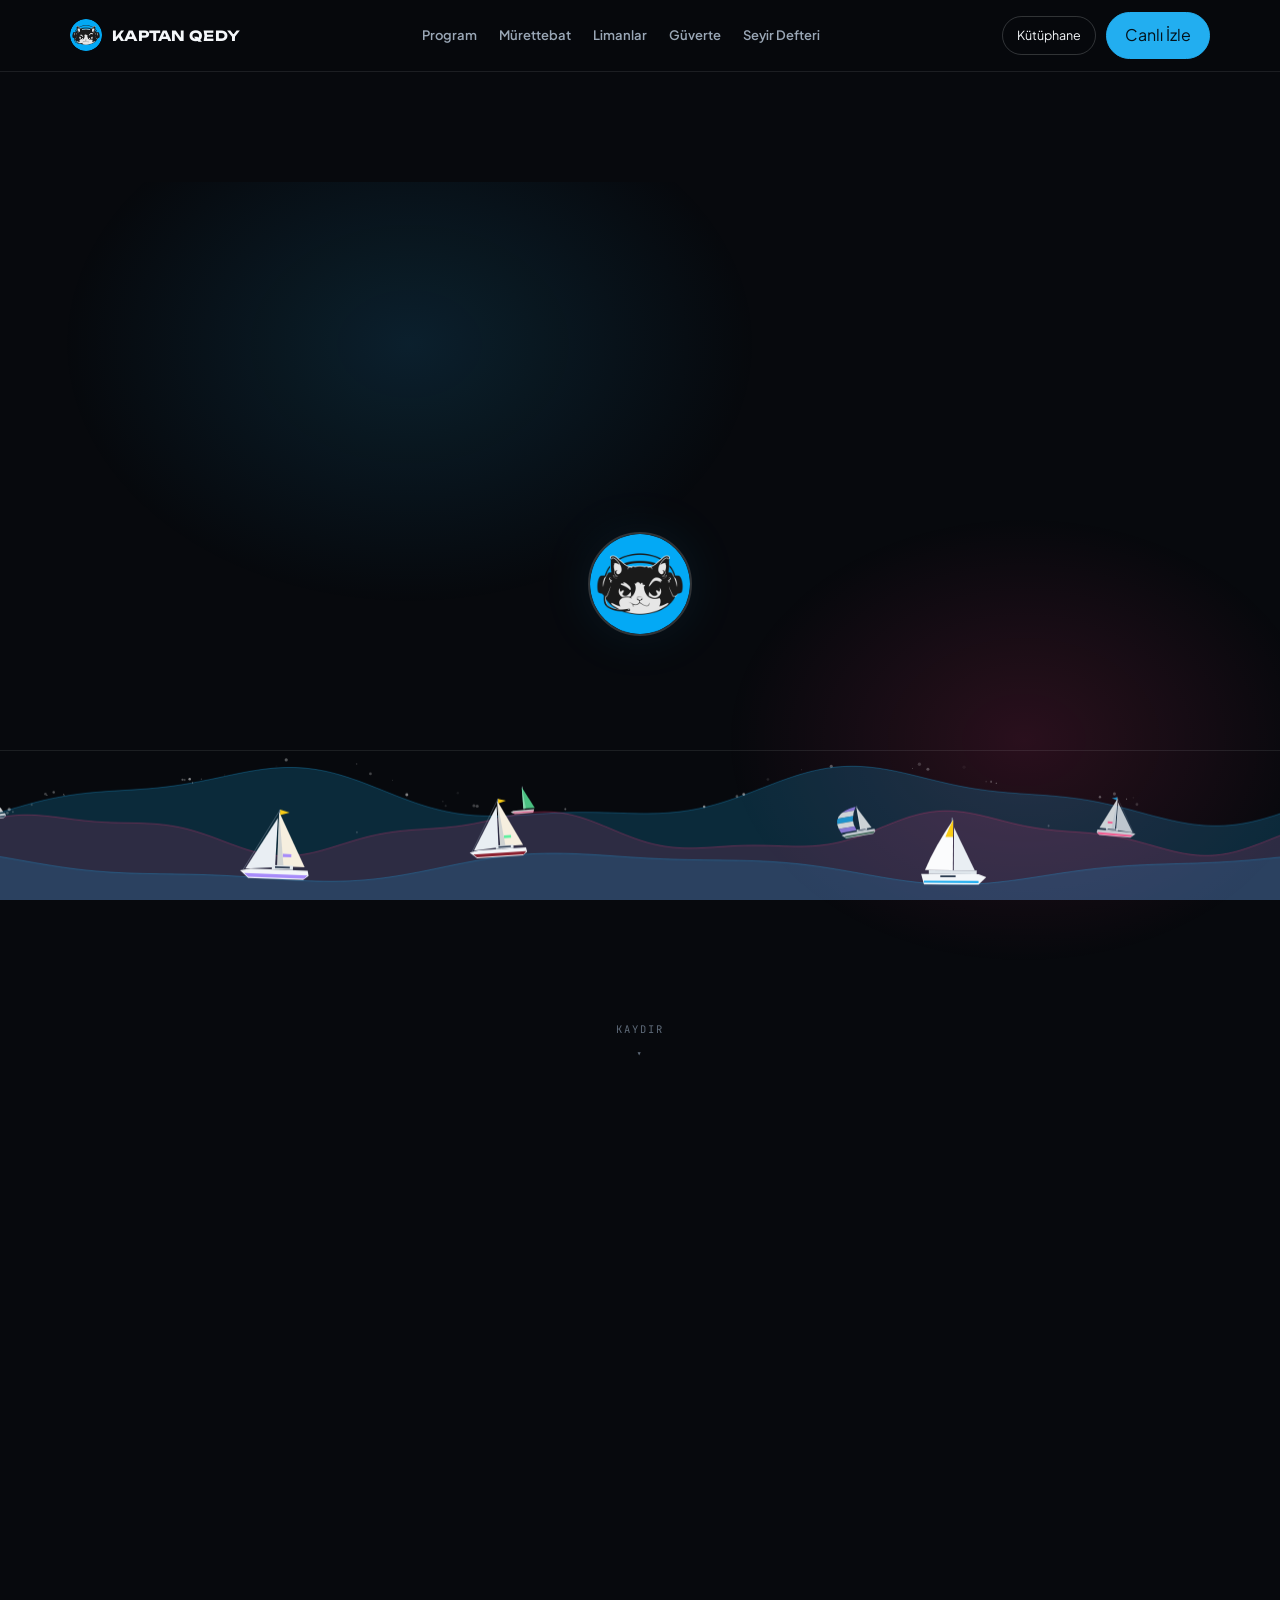
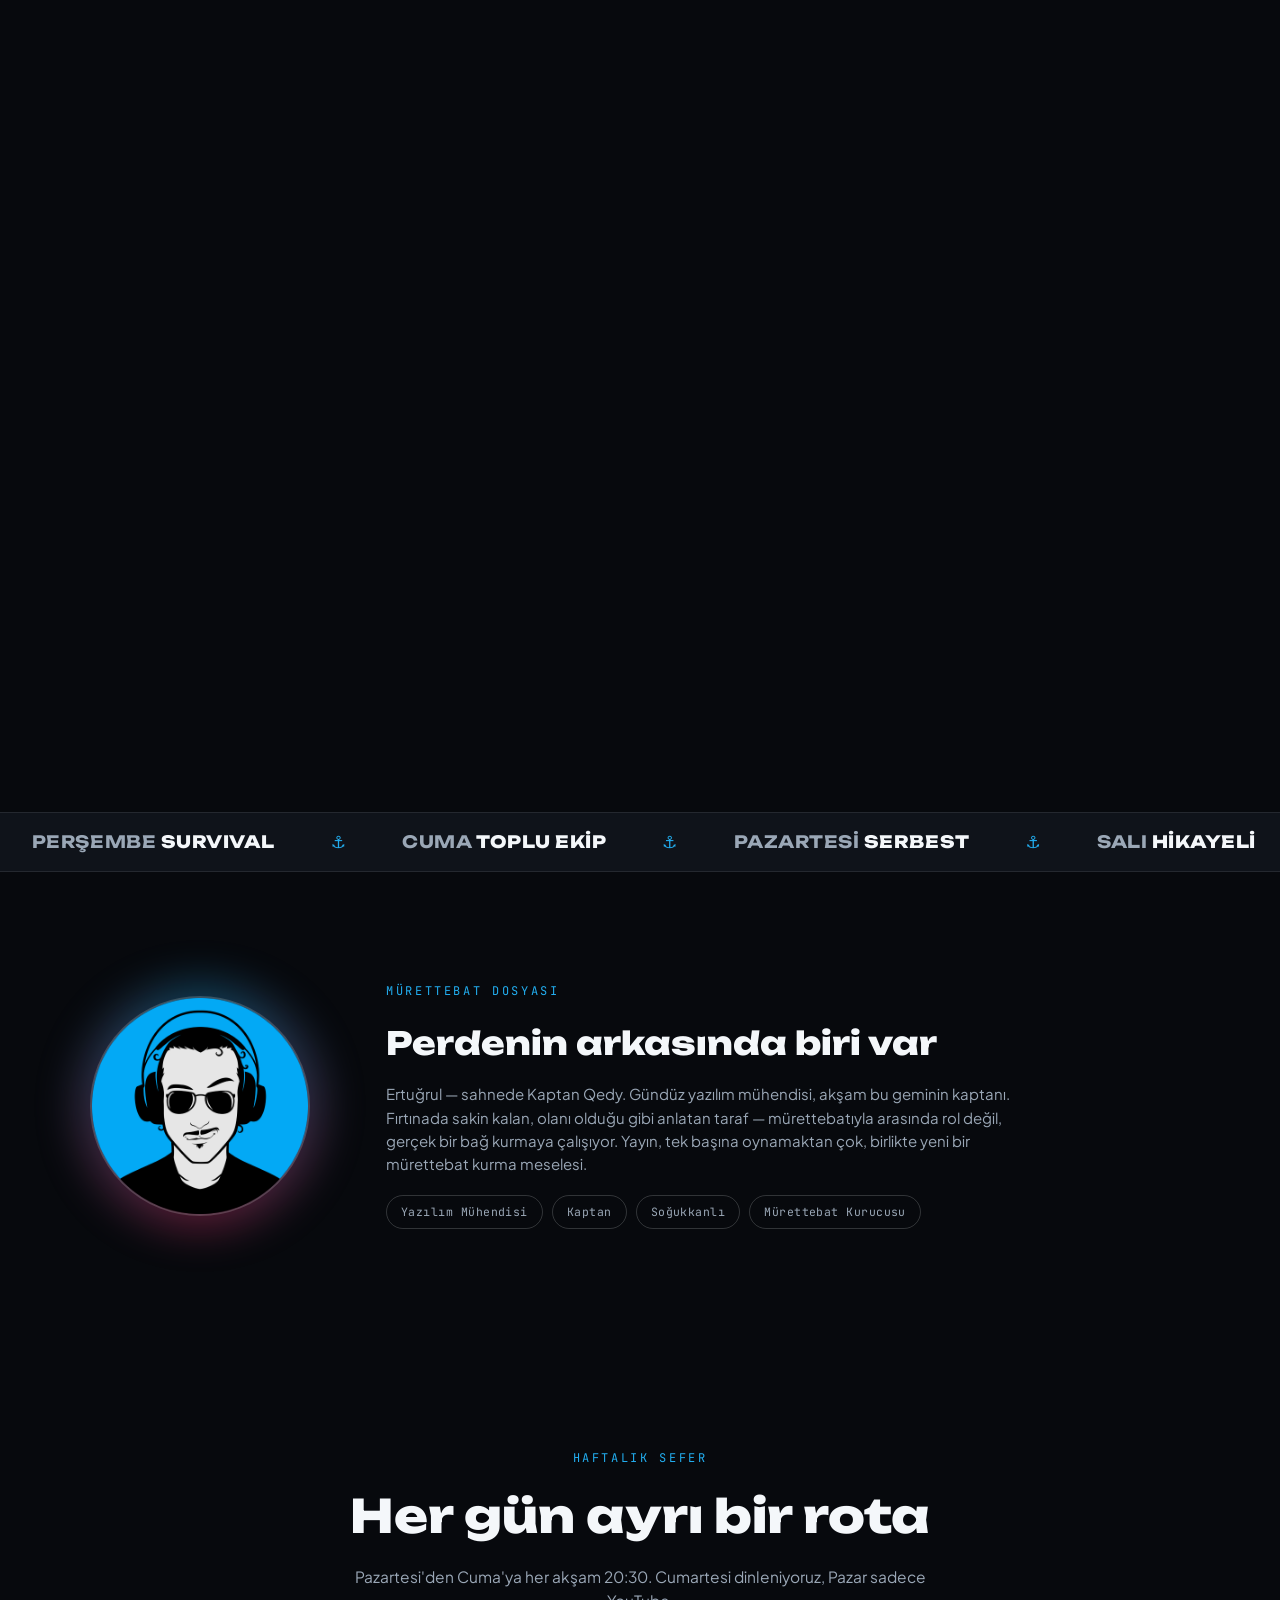
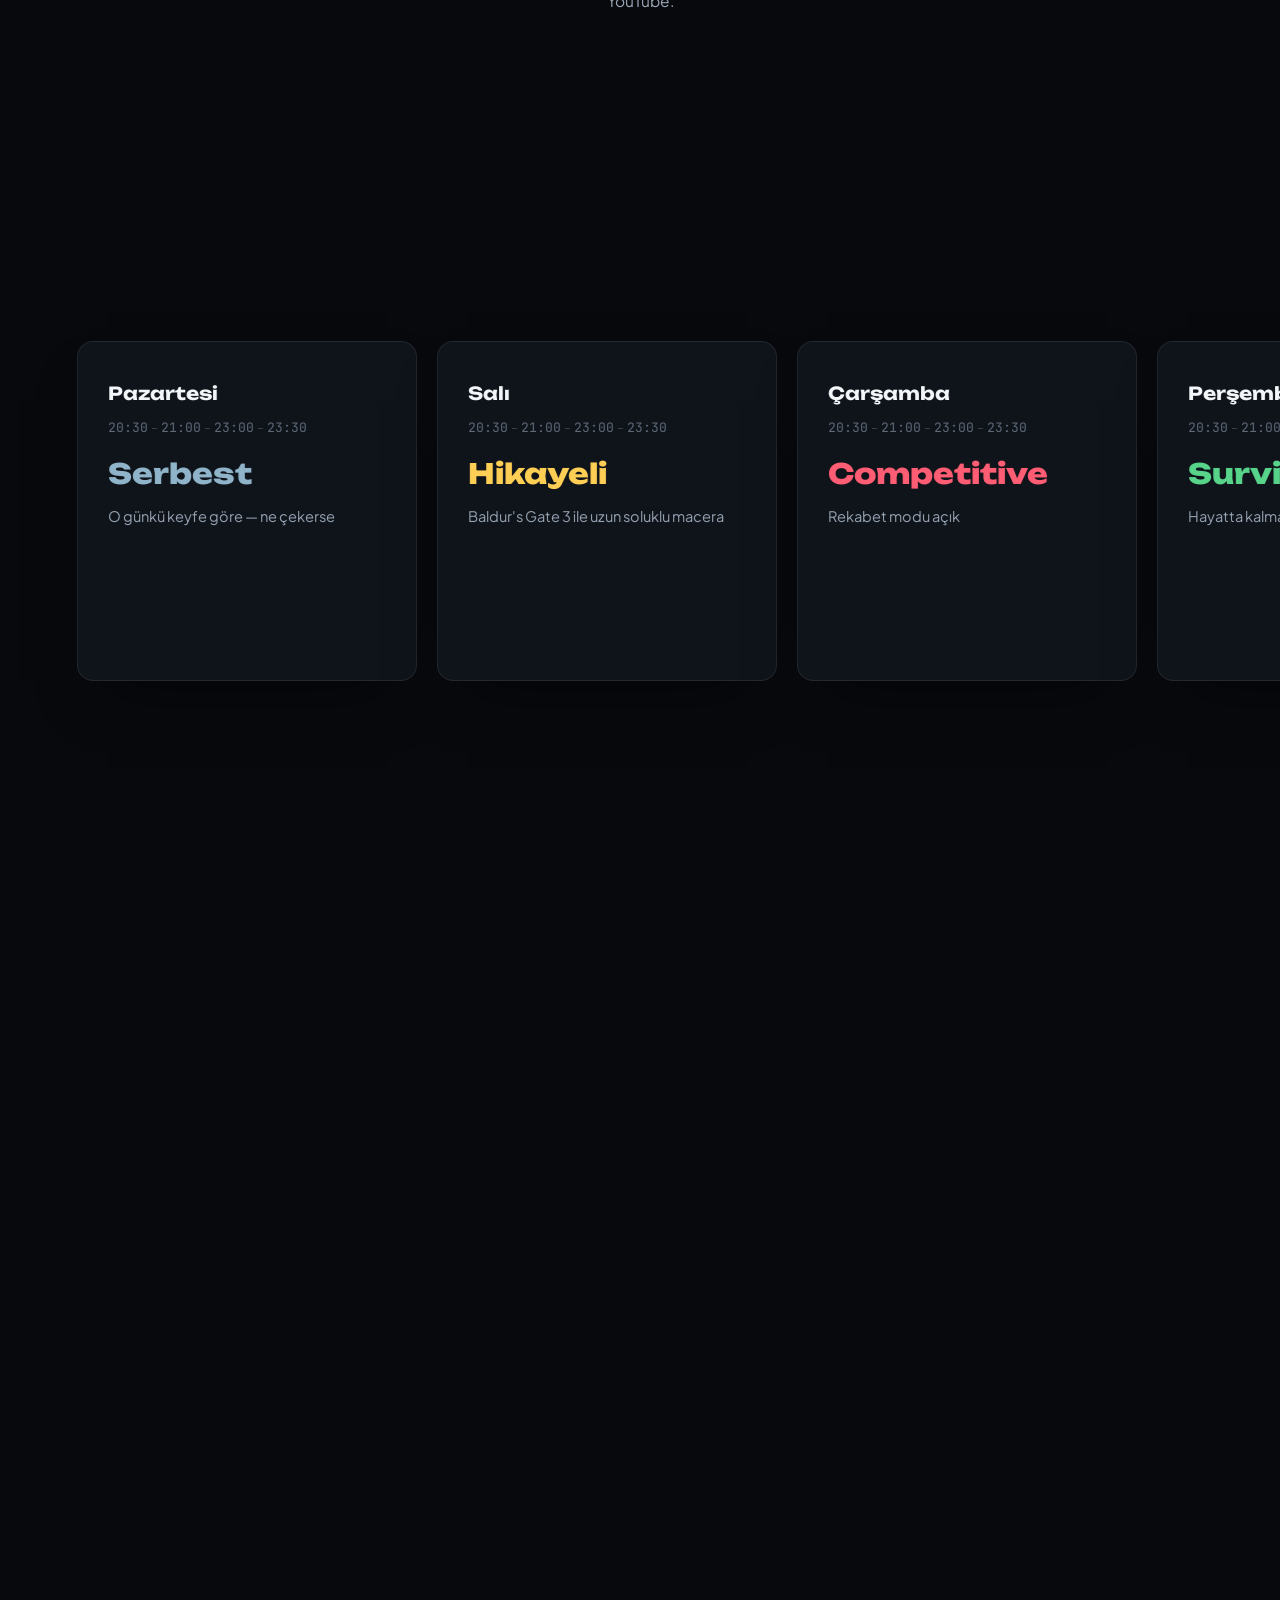
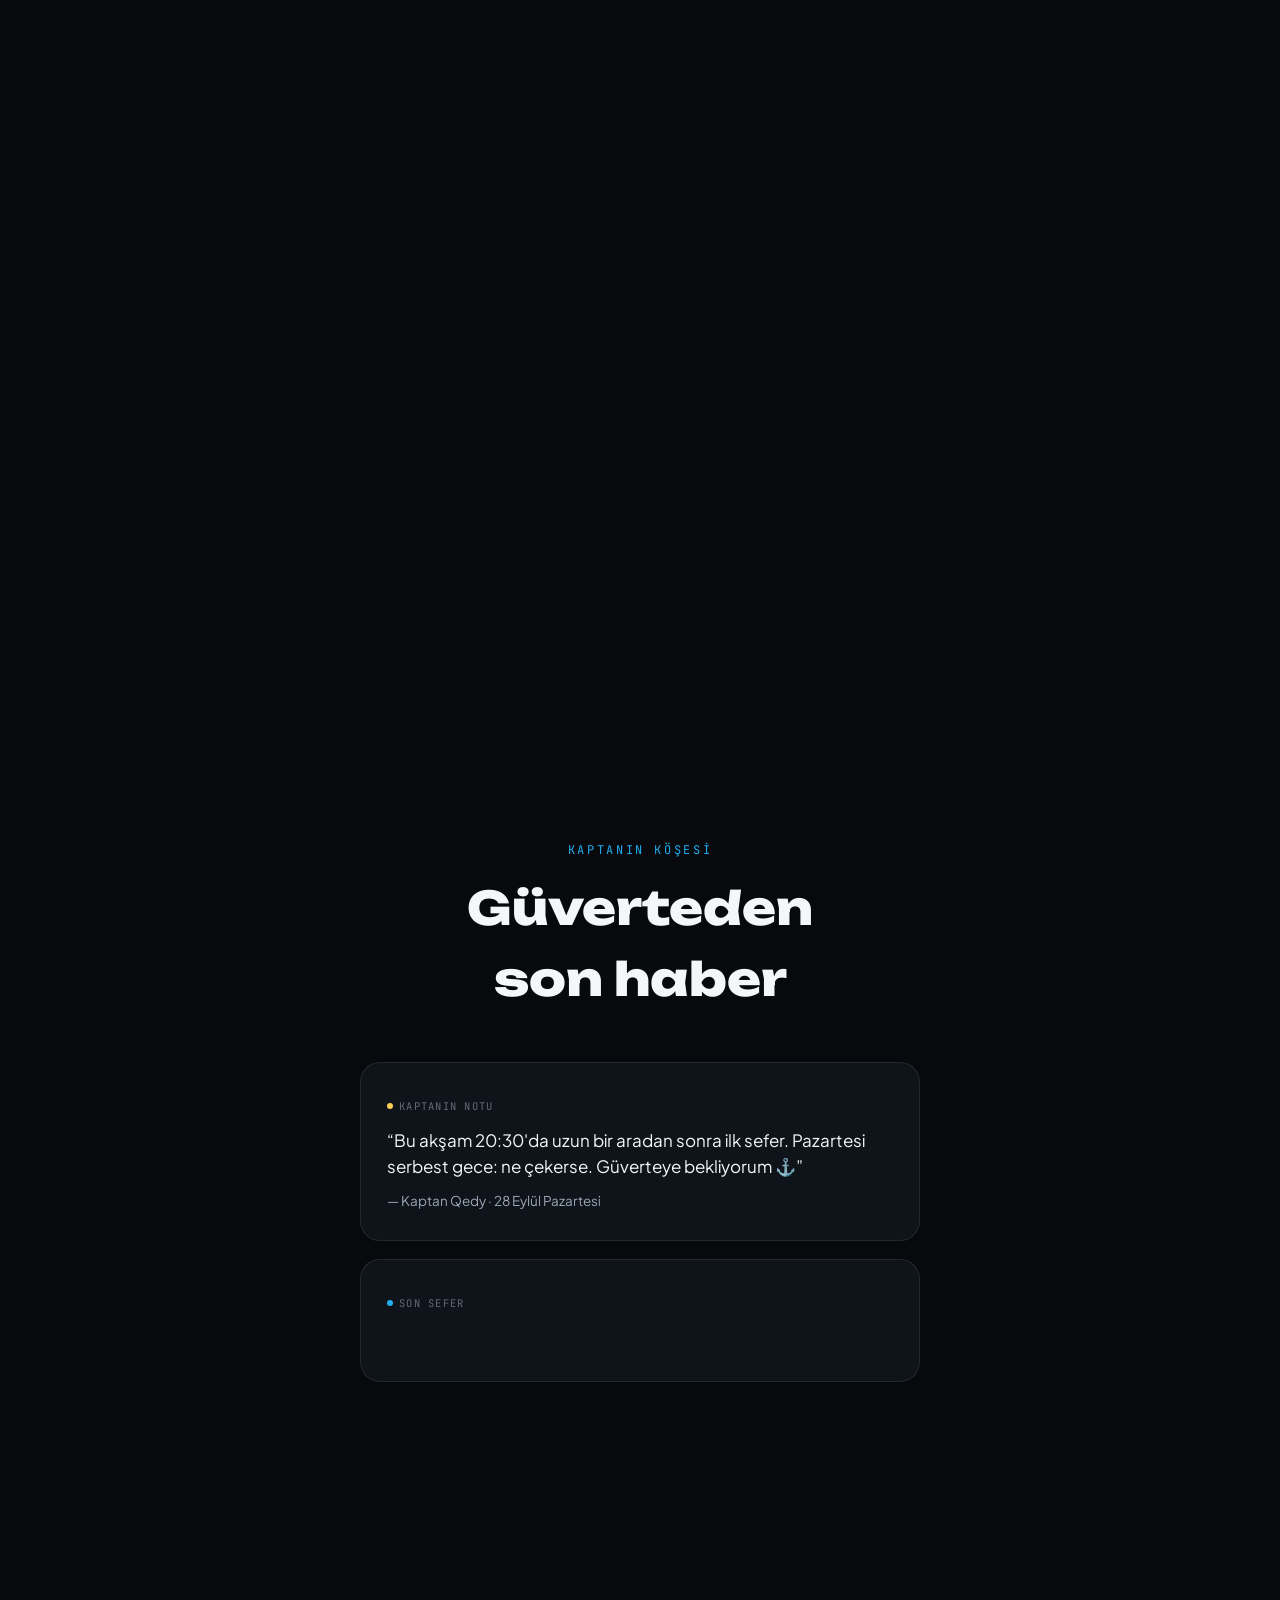
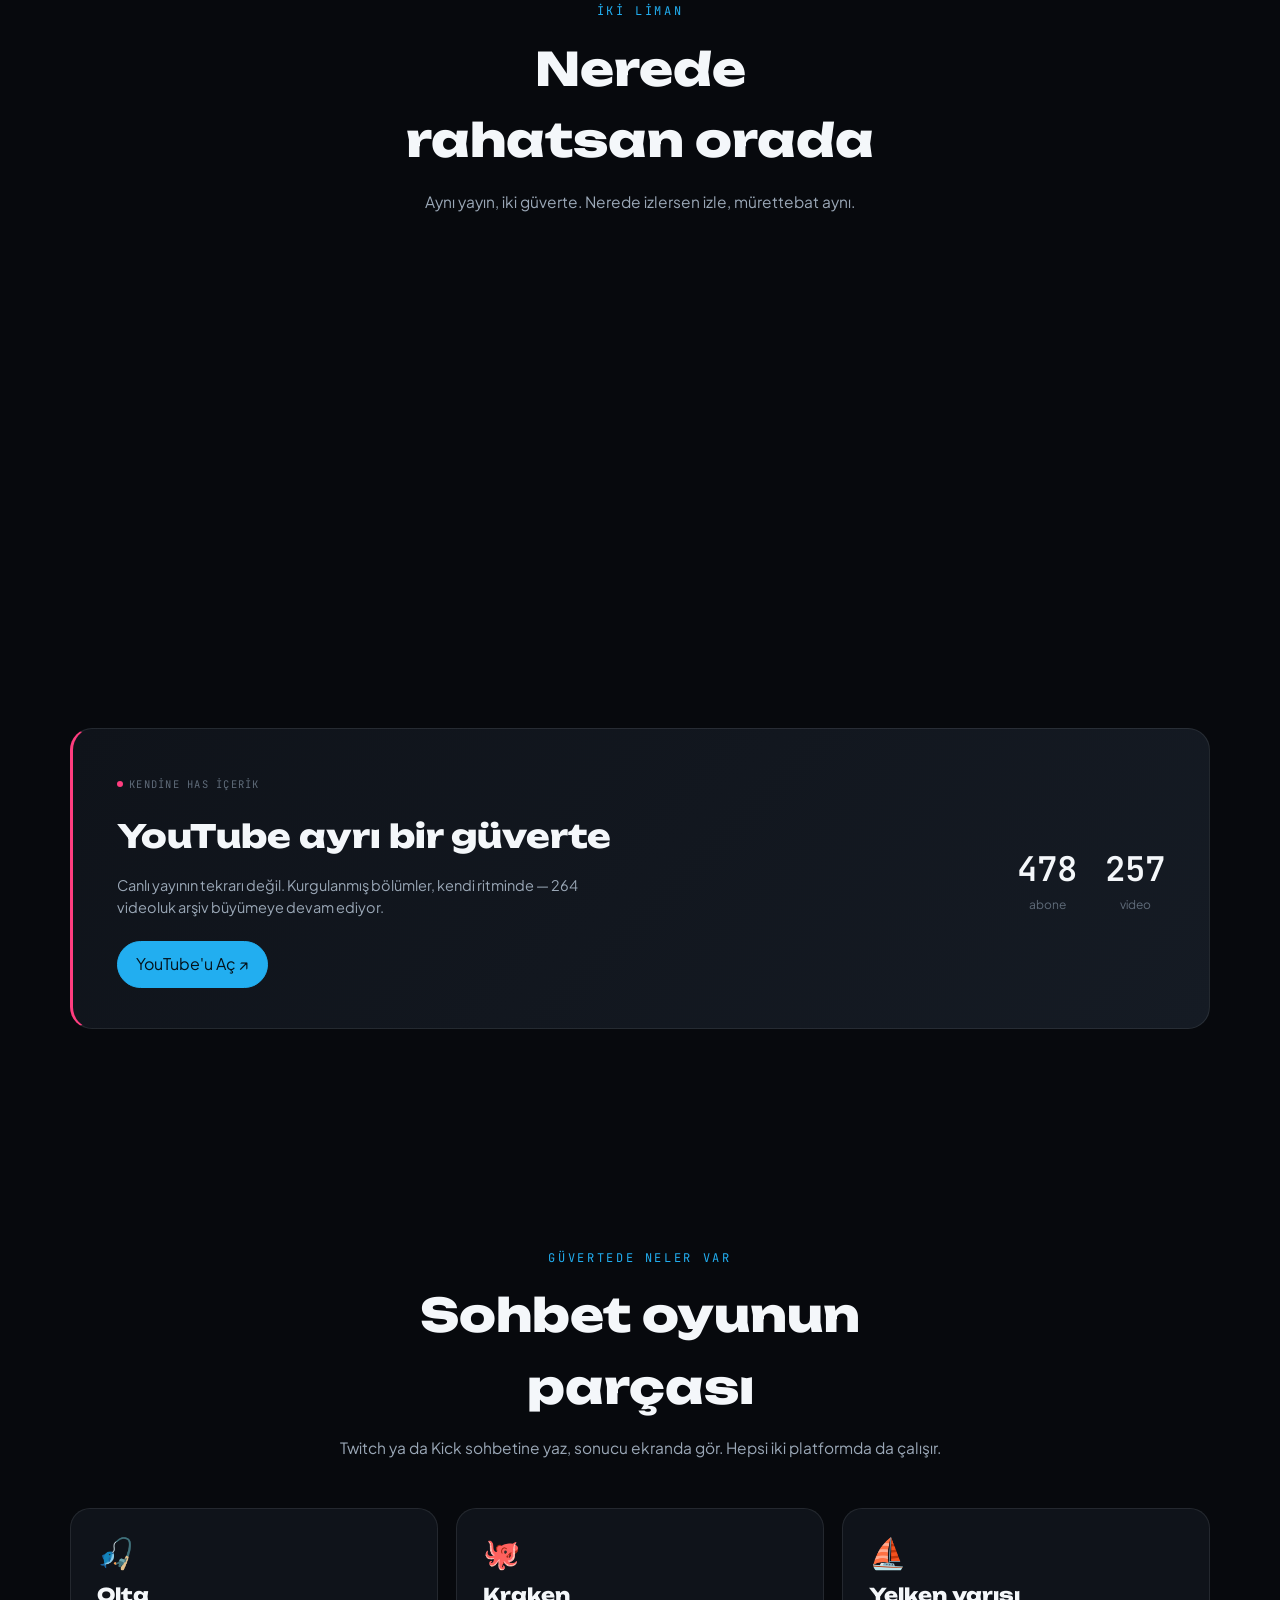
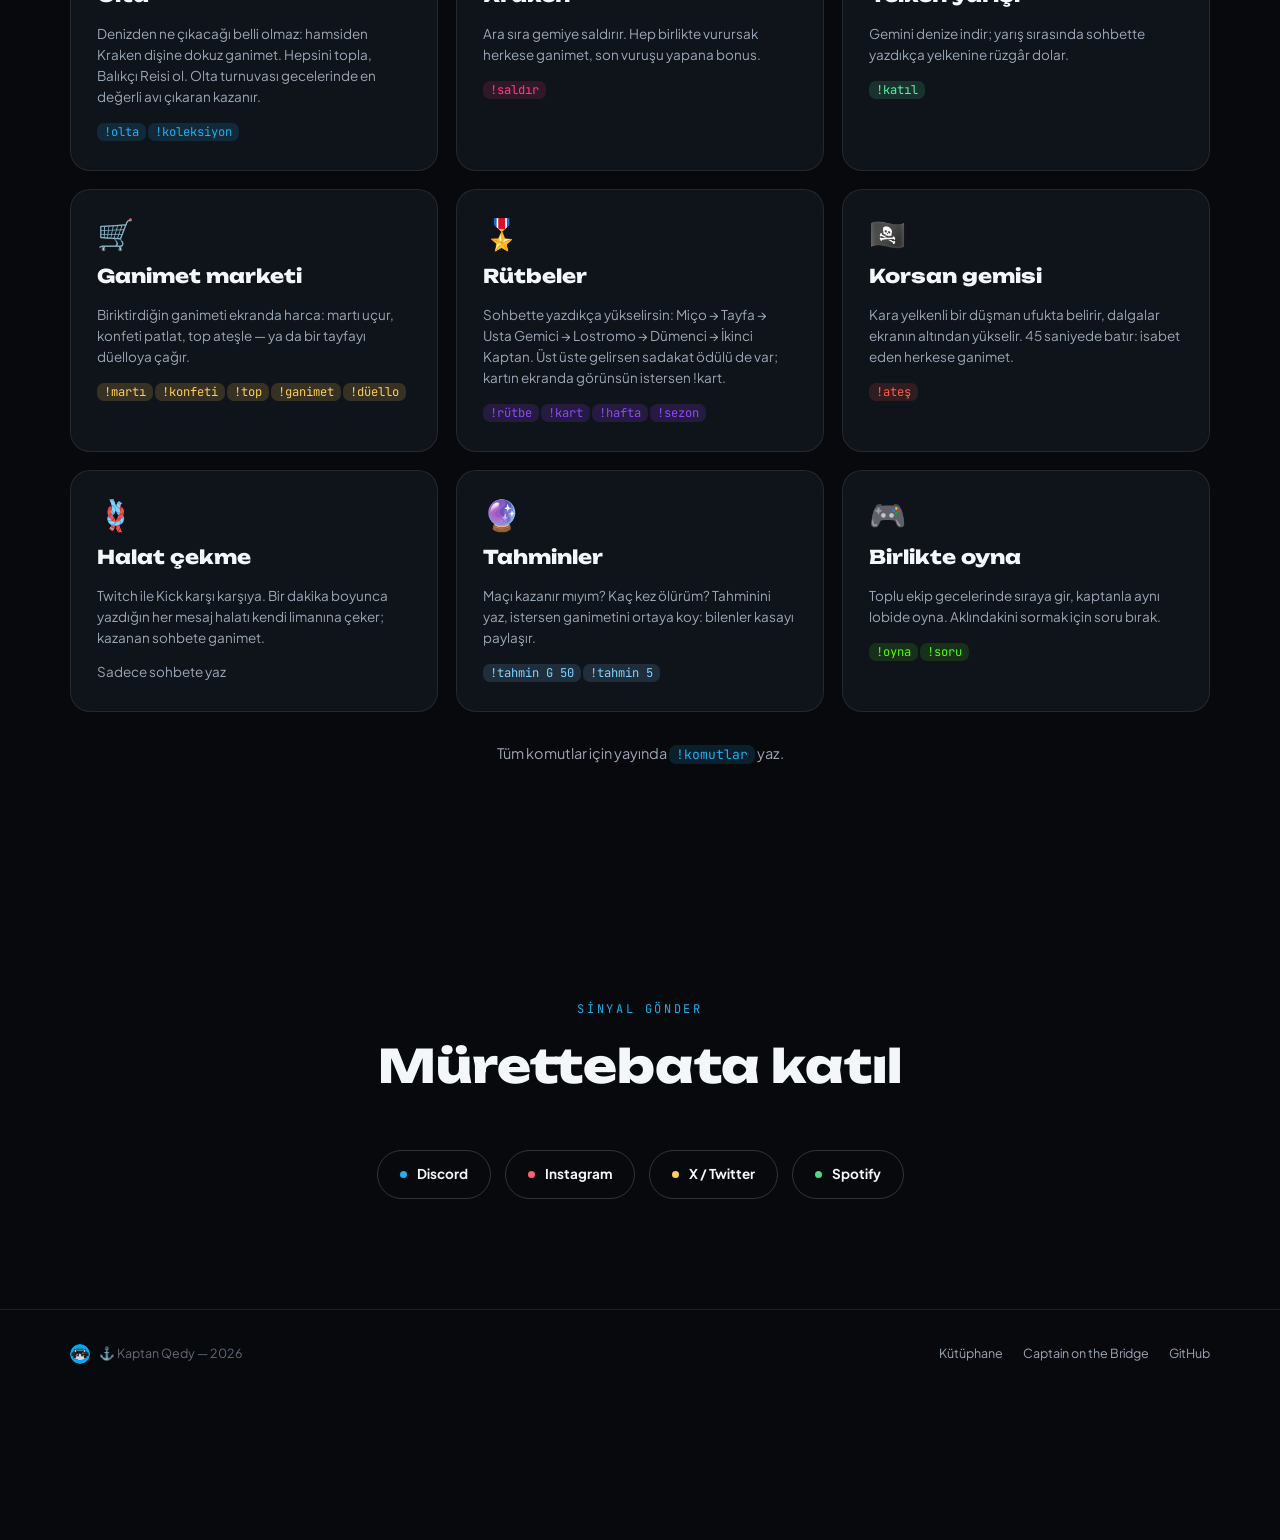
==== commit fd83369f: "Site: Kaptanın Köşesi (son sefer + kaptanın notu), güvertede yeni oyunlar, kütüphanede sohbetin seçt" ====
--- a/docs/index.html
+++ b/docs/index.html
@@ -366,6 +366,13 @@
   .deck-card .deck-emoji{font-size:30px;line-height:1;margin-bottom:14px;position:relative;}
   .cmd{font-family:var(--font-mono);font-size:.9em;padding:1px 7px;border-radius:7px;background:var(--c-soft,var(--blue-soft));color:var(--c,var(--blue));white-space:nowrap;}
   .deck-foot{margin-top:30px;text-align:center;color:var(--ink-dim);font-size:14.5px;}
+  /* kaptanın köşesi: filled from data/seyir.json (obs-overlay/site-export.py); hidden when the file is missing */
+  .log-grid{grid-template-columns:repeat(2,1fr);max-width:860px;margin:0 auto;}
+  .log-grid.single{grid-template-columns:1fr;max-width:560px;}
+  .log-card{cursor:default;}
+  .log-note{font-size:17px;line-height:1.5;margin:0 0 12px;position:relative;text-wrap:pretty;}
+  .log-stats{display:flex;flex-wrap:wrap;gap:8px 18px;margin:14px 0;position:relative;font-family:var(--font-mono);font-size:13px;color:var(--ink);}
+  .log-stats b{font-size:20px;font-weight:600;margin-right:4px;}
 
   /* community */
   .comm-row{display:flex;flex-wrap:wrap;gap:14px;justify-content:center;}
@@ -520,6 +527,28 @@
     </div>
   </section>
 
+  <section id="seyir" hidden>
+    <div class="wrap">
+      <div class="sec-head reveal">
+        <div class="eyebrow">Kaptanın Köşesi</div>
+        <h2>Güverteden son haber</h2>
+      </div>
+      <div class="plat-grid log-grid" id="logGrid">
+        <div class="plat-card log-card" id="logNote" hidden style="--c:#ffce54;--c-soft:rgba(255,206,84,.14)">
+          <div class="plat-tag" style="--tagc:#ffce54"><span class="dot"></span>Kaptanın notu</div>
+          <p class="log-note" id="logNoteText"></p>
+          <div class="plat-desc" id="logNoteDate"></div>
+        </div>
+        <div class="plat-card log-card" id="logLast" hidden style="--c:#22aef0;--c-soft:rgba(34,174,240,.14)">
+          <div class="plat-tag" style="--tagc:#22aef0"><span class="dot"></span>Son sefer</div>
+          <div class="plat-name" id="logLastTitle"></div>
+          <div class="log-stats" id="logLastStats"></div>
+          <div class="plat-desc" id="logLastKing"></div>
+        </div>
+      </div>
+    </div>
+  </section>
+
   <section id="limanlar">
     <div class="wrap">
       <div class="sec-head reveal">
@@ -574,7 +603,7 @@
         <div class="plat-card deck-card" style="--c:#22aef0;--c-soft:rgba(34,174,240,.14)">
           <div class="deck-emoji">🎣</div>
           <div class="plat-name">Olta</div>
-          <p class="plat-desc">Denizden ne çıkacağı belli olmaz: hamsiden Kraken dişine dokuz ganimet. Hepsini topla, Balıkçı Reisi ol.</p>
+          <p class="plat-desc">Denizden ne çıkacağı belli olmaz: hamsiden Kraken dişine dokuz ganimet. Hepsini topla, Balıkçı Reisi ol. Olta turnuvası gecelerinde en değerli avı çıkaran kazanır.</p>
           <div class="plat-desc"><span class="cmd">!olta</span> <span class="cmd">!koleksiyon</span></div>
         </div>
         <div class="plat-card deck-card" style="--c:#ff3d7f;--c-soft:rgba(255,61,127,.14)">
@@ -598,8 +627,26 @@
         <div class="plat-card deck-card" style="--c:#9146ff;--c-soft:rgba(145,70,255,.16)">
           <div class="deck-emoji">🎖️</div>
           <div class="plat-name">Rütbeler</div>
-          <p class="plat-desc">Sohbette yazdıkça yükselirsin: Miço, Tayfa, Usta Gemici… ta ki İkinci Kaptan'a kadar.</p>
-          <div class="plat-desc"><span class="cmd">!rütbe</span></div>
+          <p class="plat-desc">Sohbette yazdıkça yükselirsin: Miço → Tayfa → Usta Gemici → Lostromo → Dümenci → İkinci Kaptan. Üst üste gelirsen sadakat ödülü de var; kartın ekranda görünsün istersen !kart.</p>
+          <div class="plat-desc"><span class="cmd">!rütbe</span> <span class="cmd">!kart</span> <span class="cmd">!hafta</span> <span class="cmd">!sezon</span></div>
+        </div>
+        <div class="plat-card deck-card" style="--c:#ff5d4d;--c-soft:rgba(255,93,77,.14)">
+          <div class="deck-emoji">🏴‍☠️</div>
+          <div class="plat-name">Korsan gemisi</div>
+          <p class="plat-desc">Kara yelkenli bir düşman ufukta belirir, dalgalar ekranın altından yükselir. 45 saniyede batır: isabet eden herkese ganimet.</p>
+          <div class="plat-desc"><span class="cmd">!ateş</span></div>
+        </div>
+        <div class="plat-card deck-card" style="--c:#b18cff;--c-soft:rgba(177,140,255,.16)">
+          <div class="deck-emoji">🪢</div>
+          <div class="plat-name">Halat çekme</div>
+          <p class="plat-desc">Twitch ile Kick karşı karşıya. Bir dakika boyunca yazdığın her mesaj halatı kendi limanına çeker; kazanan sohbete ganimet.</p>
+          <div class="plat-desc">Sadece sohbete yaz</div>
+        </div>
+        <div class="plat-card deck-card" style="--c:#7fd3ff;--c-soft:rgba(127,211,255,.14)">
+          <div class="deck-emoji">🔮</div>
+          <div class="plat-name">Tahminler</div>
+          <p class="plat-desc">Maçı kazanır mıyım? Kaç kez ölürüm? Tahminini yaz, istersen ganimetini ortaya koy: bilenler kasayı paylaşır.</p>
+          <div class="plat-desc"><span class="cmd">!tahmin G 50</span> <span class="cmd">!tahmin 5</span></div>
         </div>
         <div class="plat-card deck-card" style="--c:#53fc18;--c-soft:rgba(83,252,24,.12)">
           <div class="deck-emoji">🎮</div>
@@ -748,6 +795,31 @@
     } else {
       pillText.textContent = 'Bugün YouTube günü — haftanın en iyileri kanalda';
     }
+    // Kaptanın köşesi: data/seyir.json from obs-overlay/site-export.py. Each part shows only if it exists.
+    fetch('data/seyir.json', {cache:'no-store'}).then(function(r){ return r.ok ? r.json() : null; }).then(function(d){
+      if(!d) return;
+      var fmt = function(iso){ return new Date(iso + 'T12:00').toLocaleDateString('tr-TR', {day:'numeric', month:'long', weekday:'long'}); };
+      var shown = 0;
+      if(d.note && d.note.text){
+        document.getElementById('logNoteText').textContent = '“' + d.note.text + '”';
+        document.getElementById('logNoteDate').textContent = '— Kaptan Qedy · ' + fmt(d.note.date);
+        document.getElementById('logNote').hidden = false; shown++;
+      }
+      var n = d.last;
+      if(n && n.date){
+        document.getElementById('logLastTitle').textContent = fmt(n.date) + (n.game ? ' · ' + n.game : '');
+        var stats = document.getElementById('logLastStats');
+        [[n.chat, 'mesaj'], [n.follows, 'yeni tayfa'], [n.wins + n.losses ? n.wins + '-' + n.losses : null, 'maç'], [n.casts, 'olta'], [n.krakenWon, 'Kraken']].forEach(function(x){
+          if(!x[0]) return;
+          var s = document.createElement('span'), b = document.createElement('b');
+          b.textContent = x[0]; s.append(b, document.createTextNode(x[1])); stats.append(s);
+        });
+        document.getElementById('logLastKing').textContent = n.king ? '👑 Gecenin ganimet kralı: ' + n.king : '';
+        document.getElementById('logLast').hidden = false; shown++;
+      }
+      if(shown){ document.getElementById('logGrid').classList.toggle('single', shown === 1); document.getElementById('seyir').hidden = false; }
+    }).catch(function(){});
+
     // Live now? decapi.me answers "<name> is offline" or the uptime; if it's down the pill just stays as is.
     var plannedText = pillText.textContent;
     pill.addEventListener('click', function(){ if(pill.classList.contains('live')) document.querySelector('[data-watch-live]').click(); });
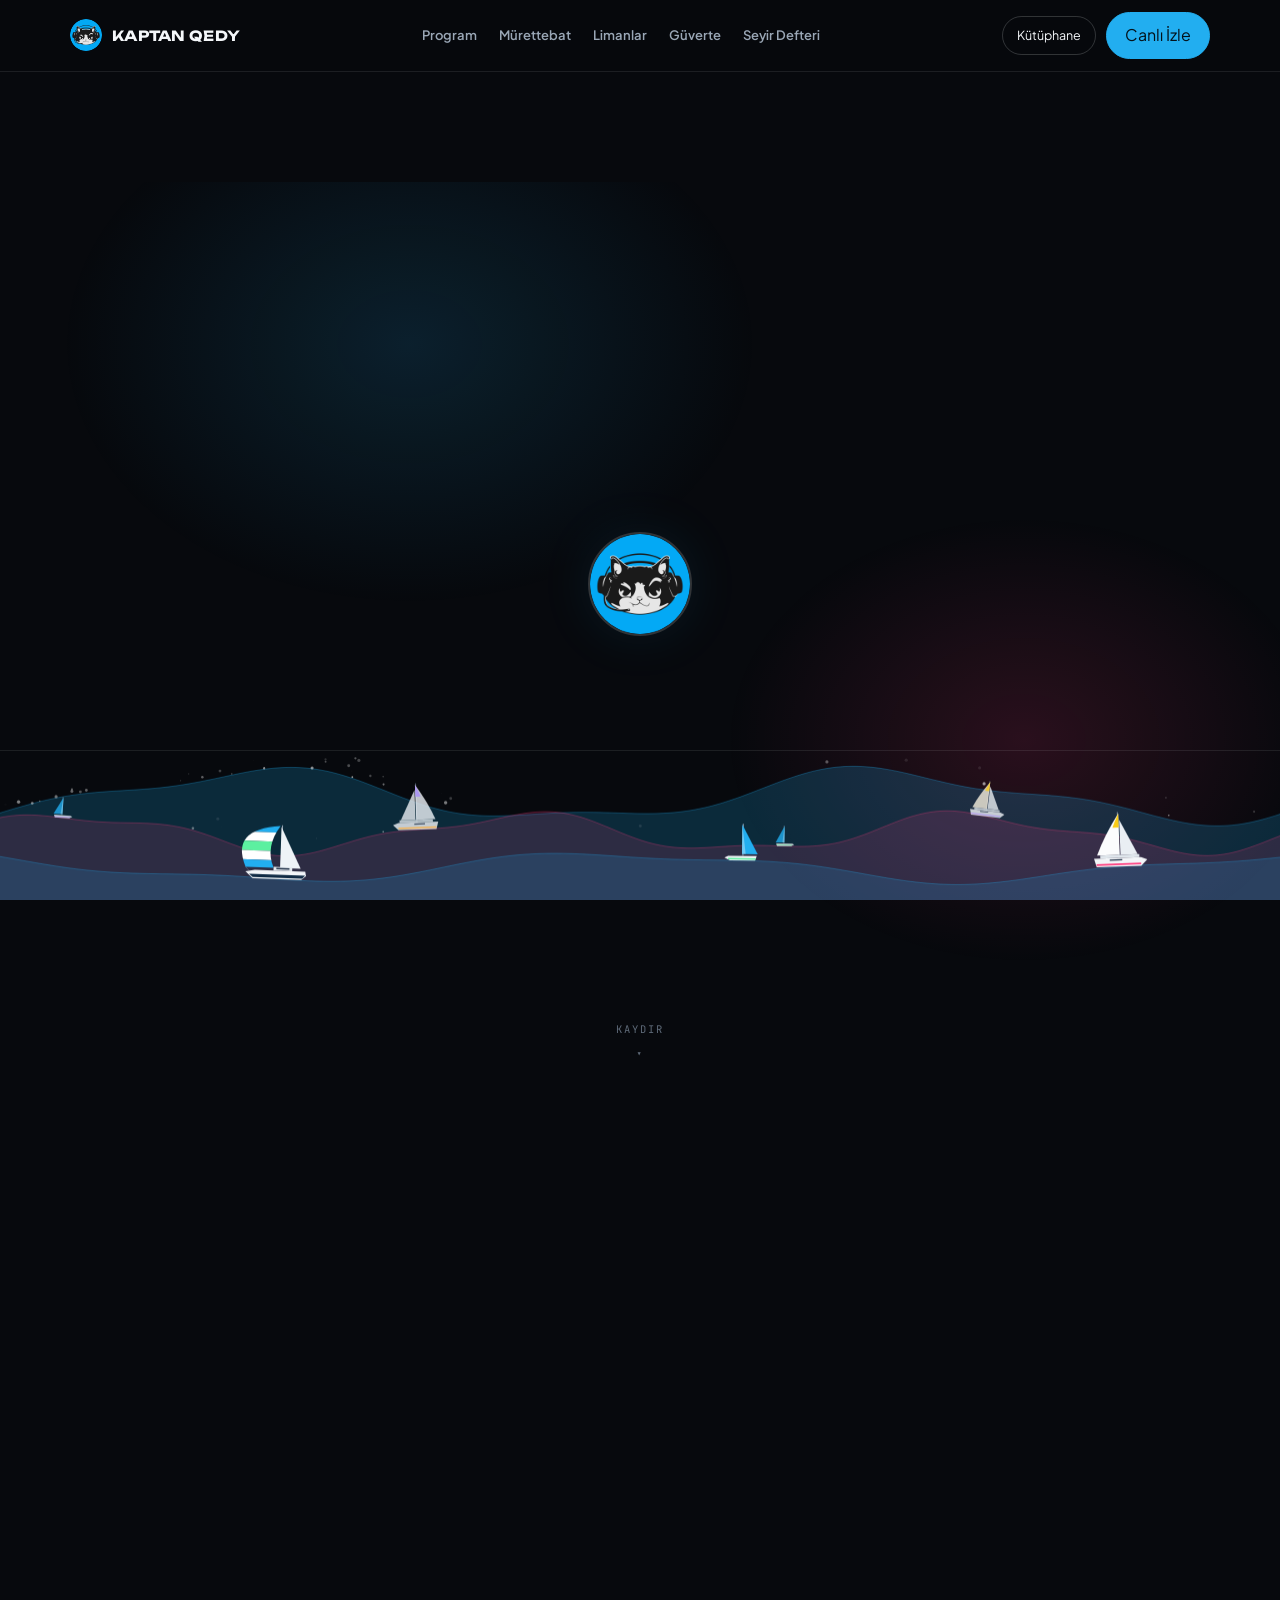
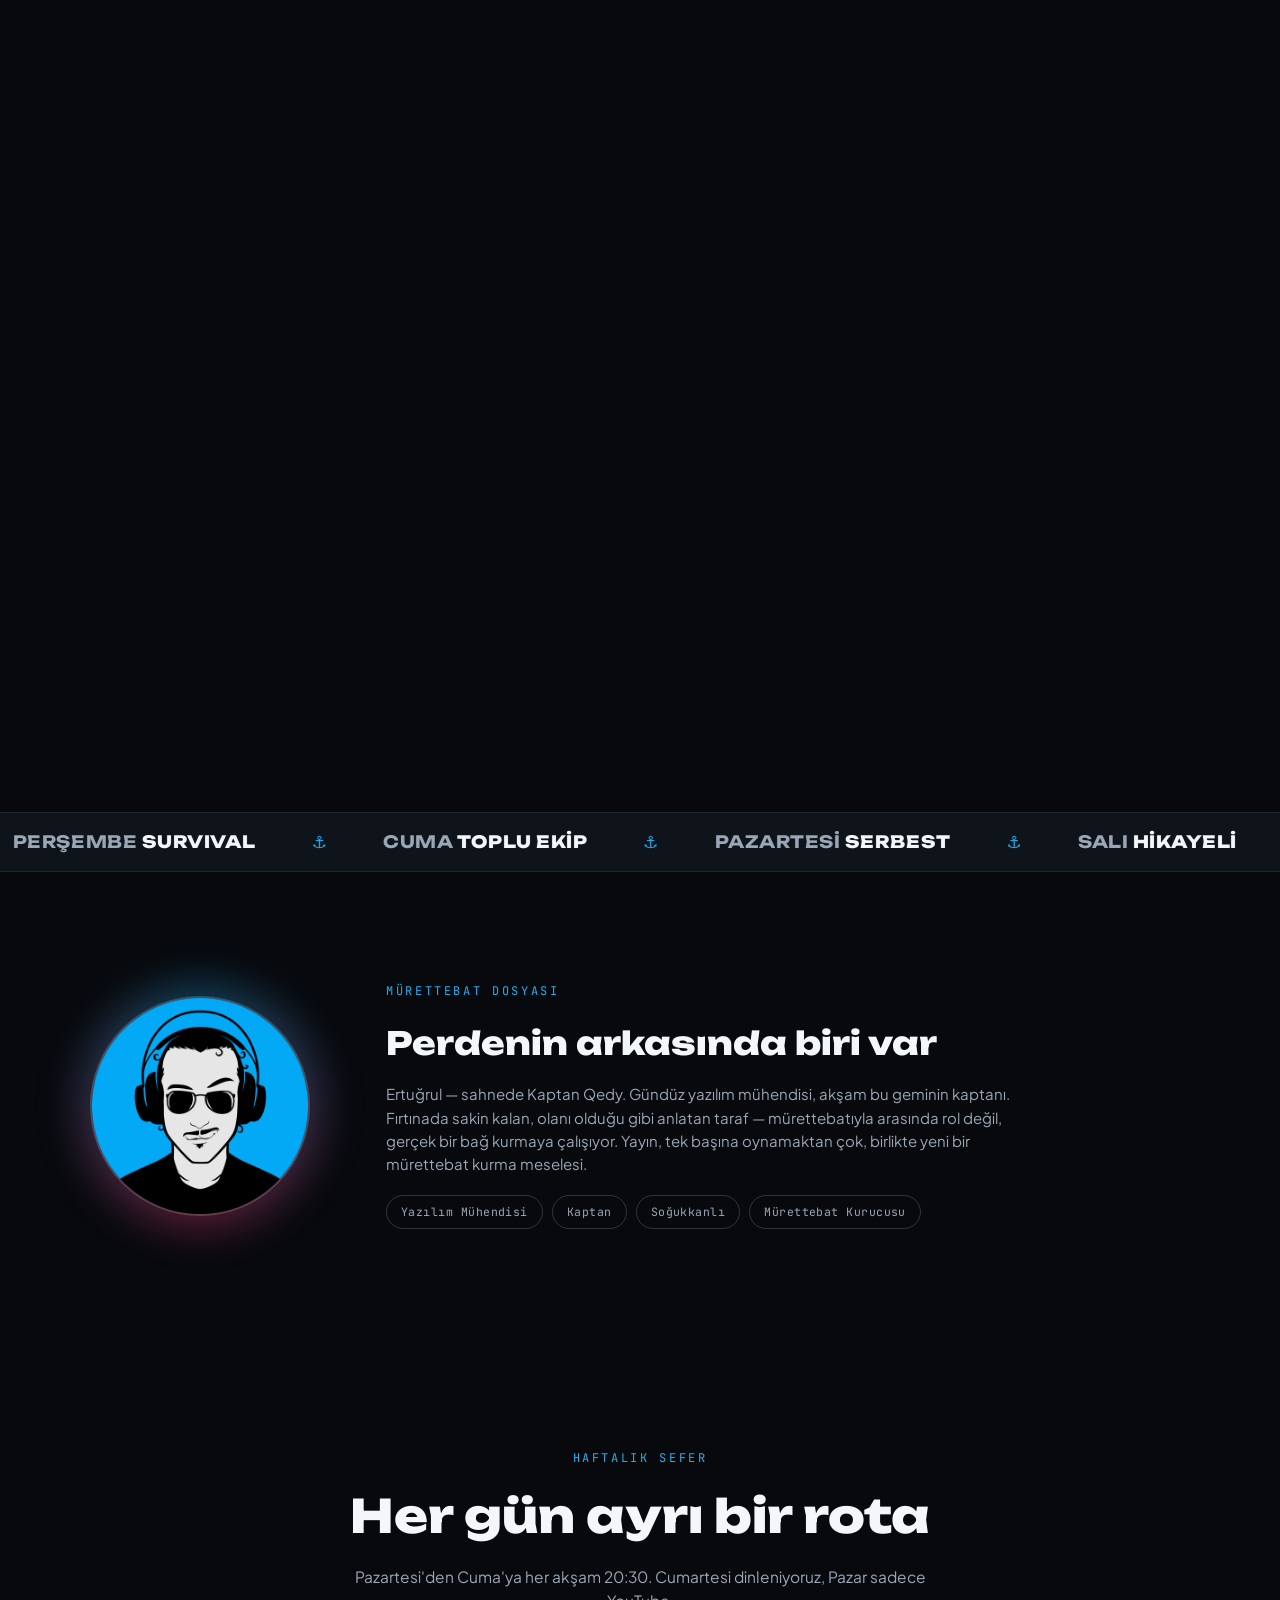
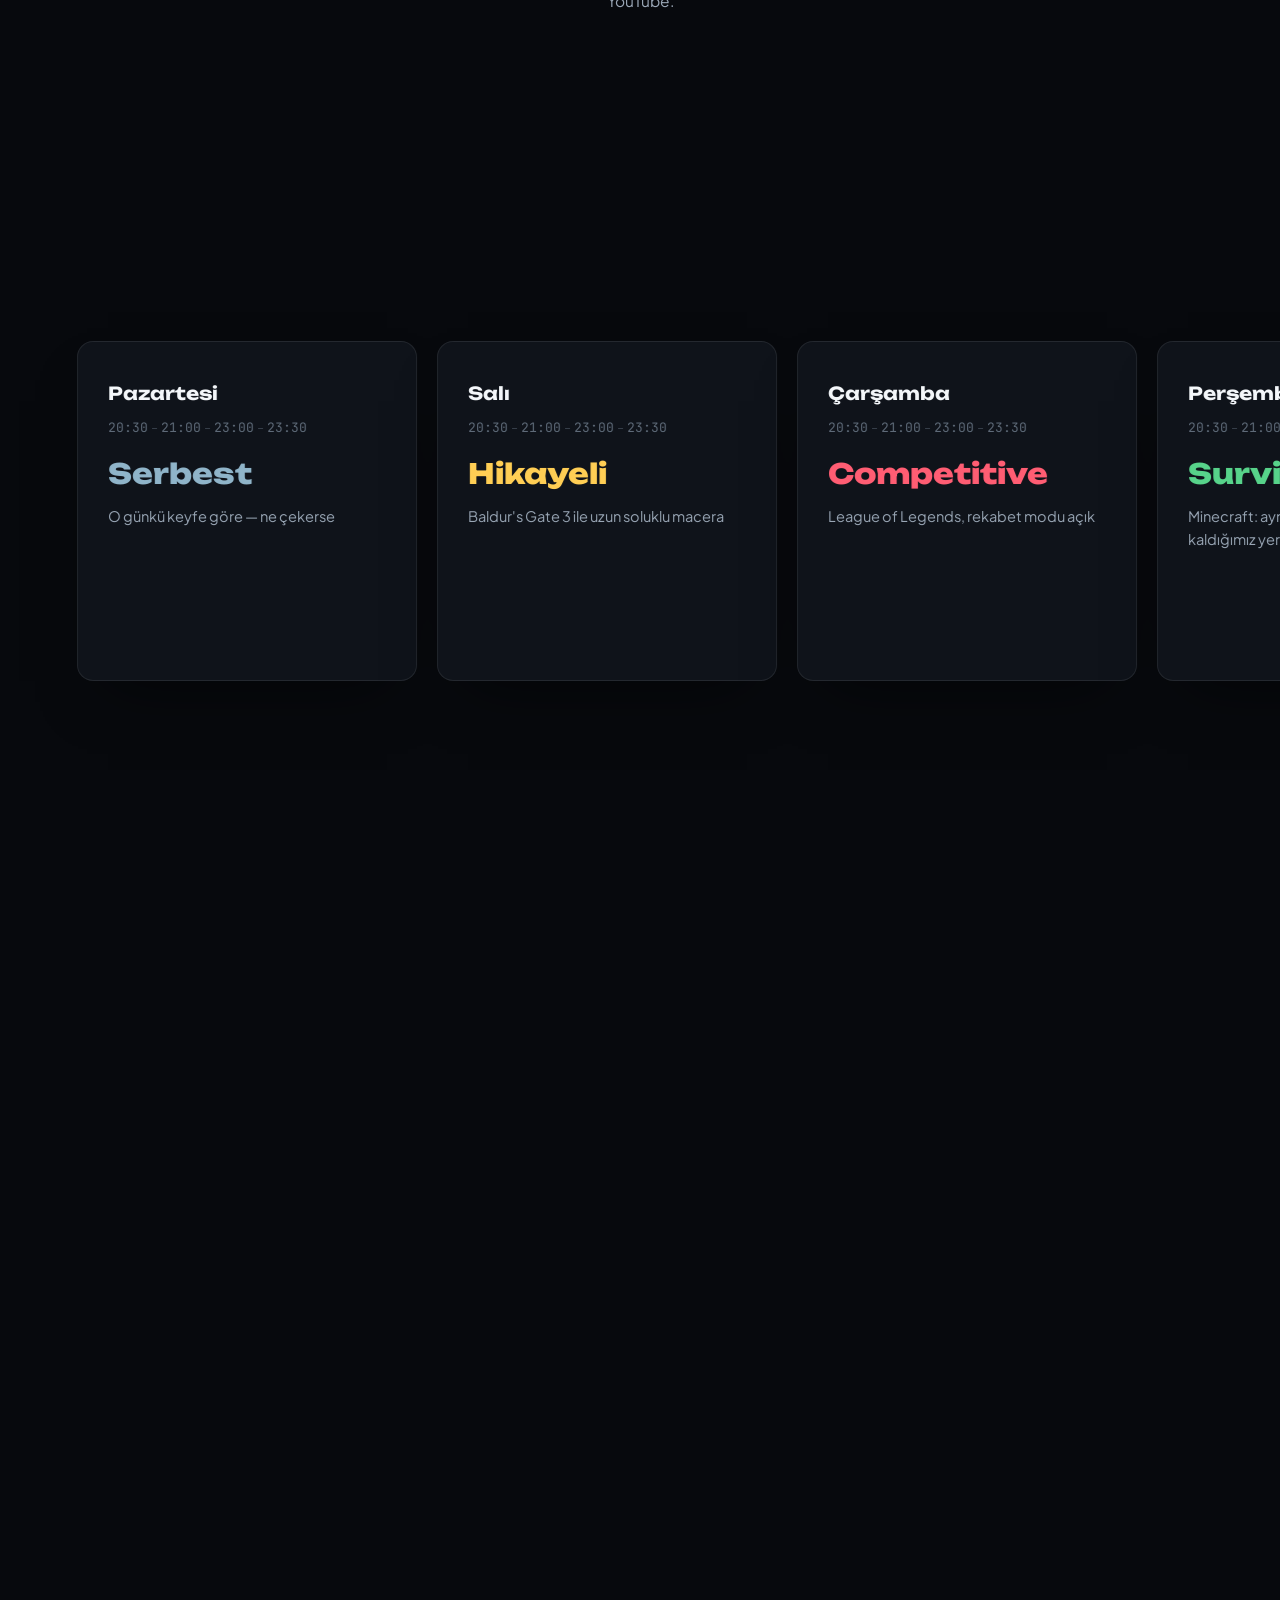
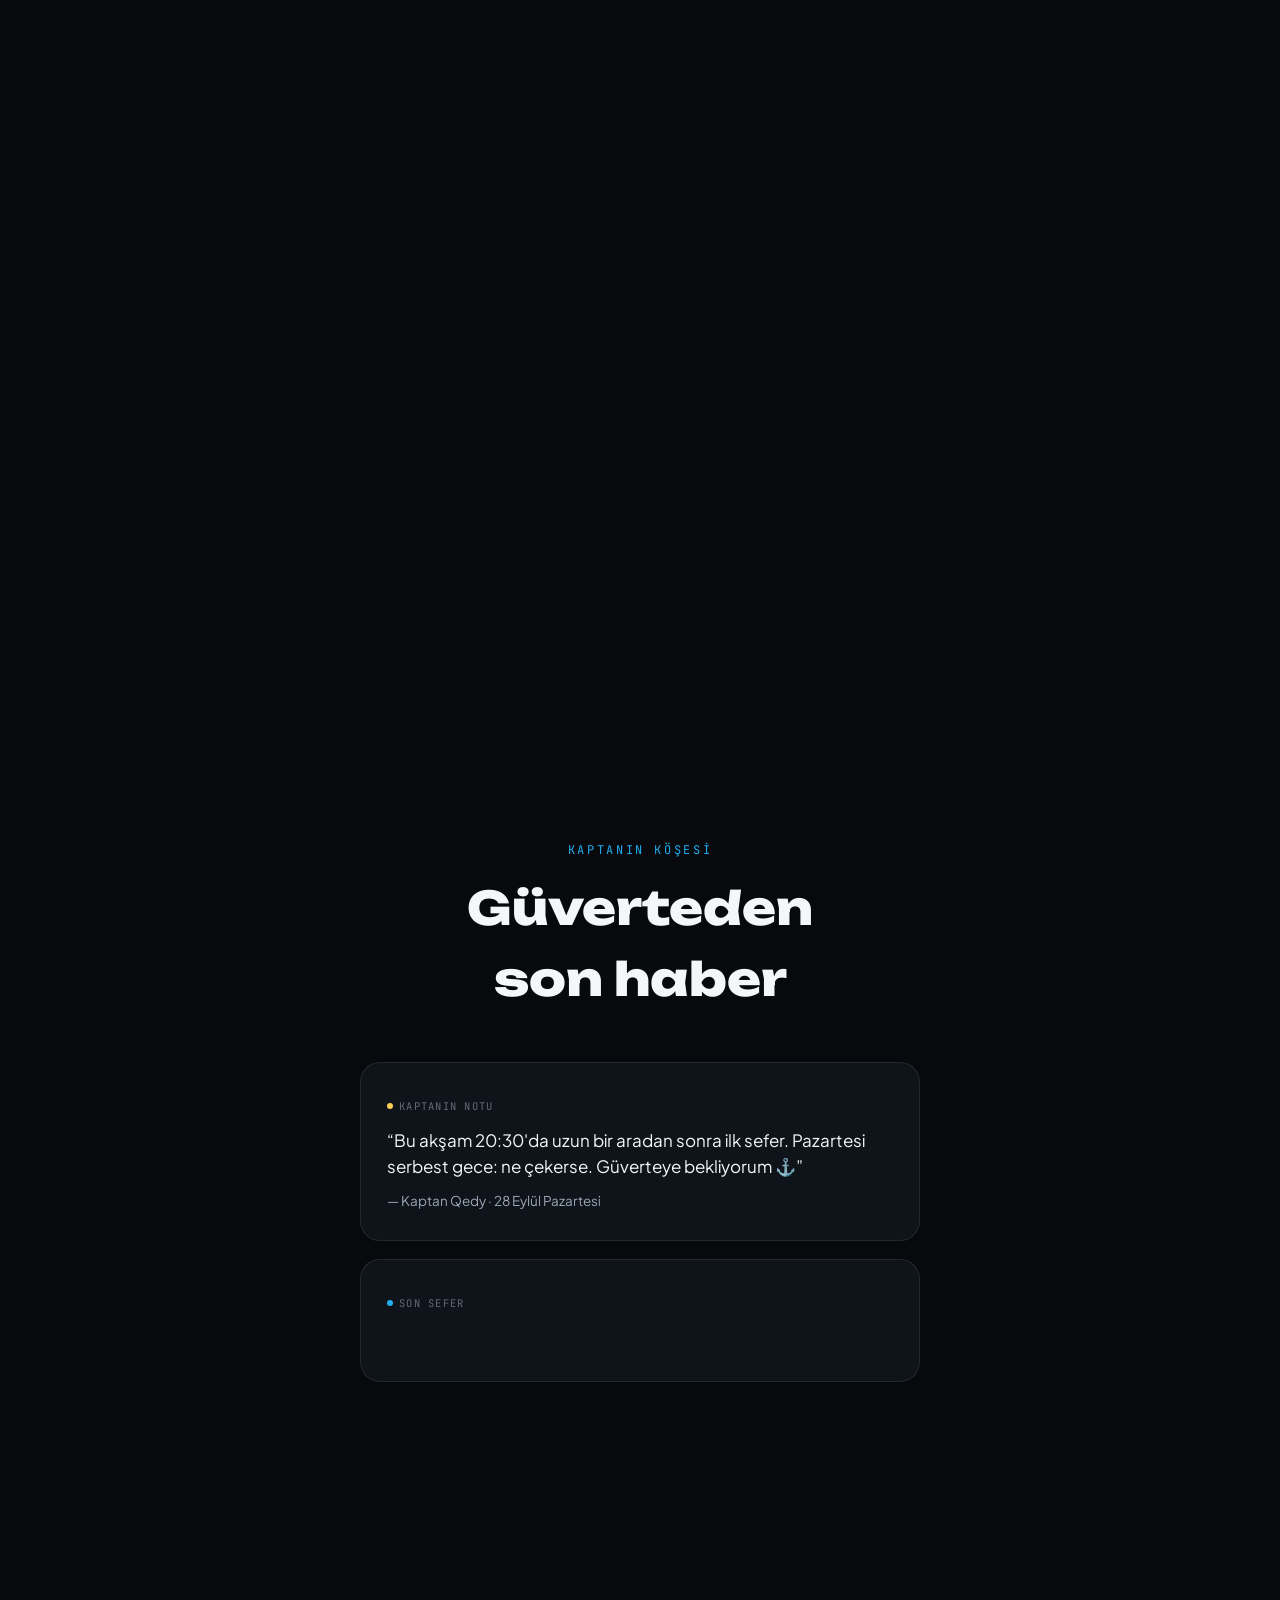
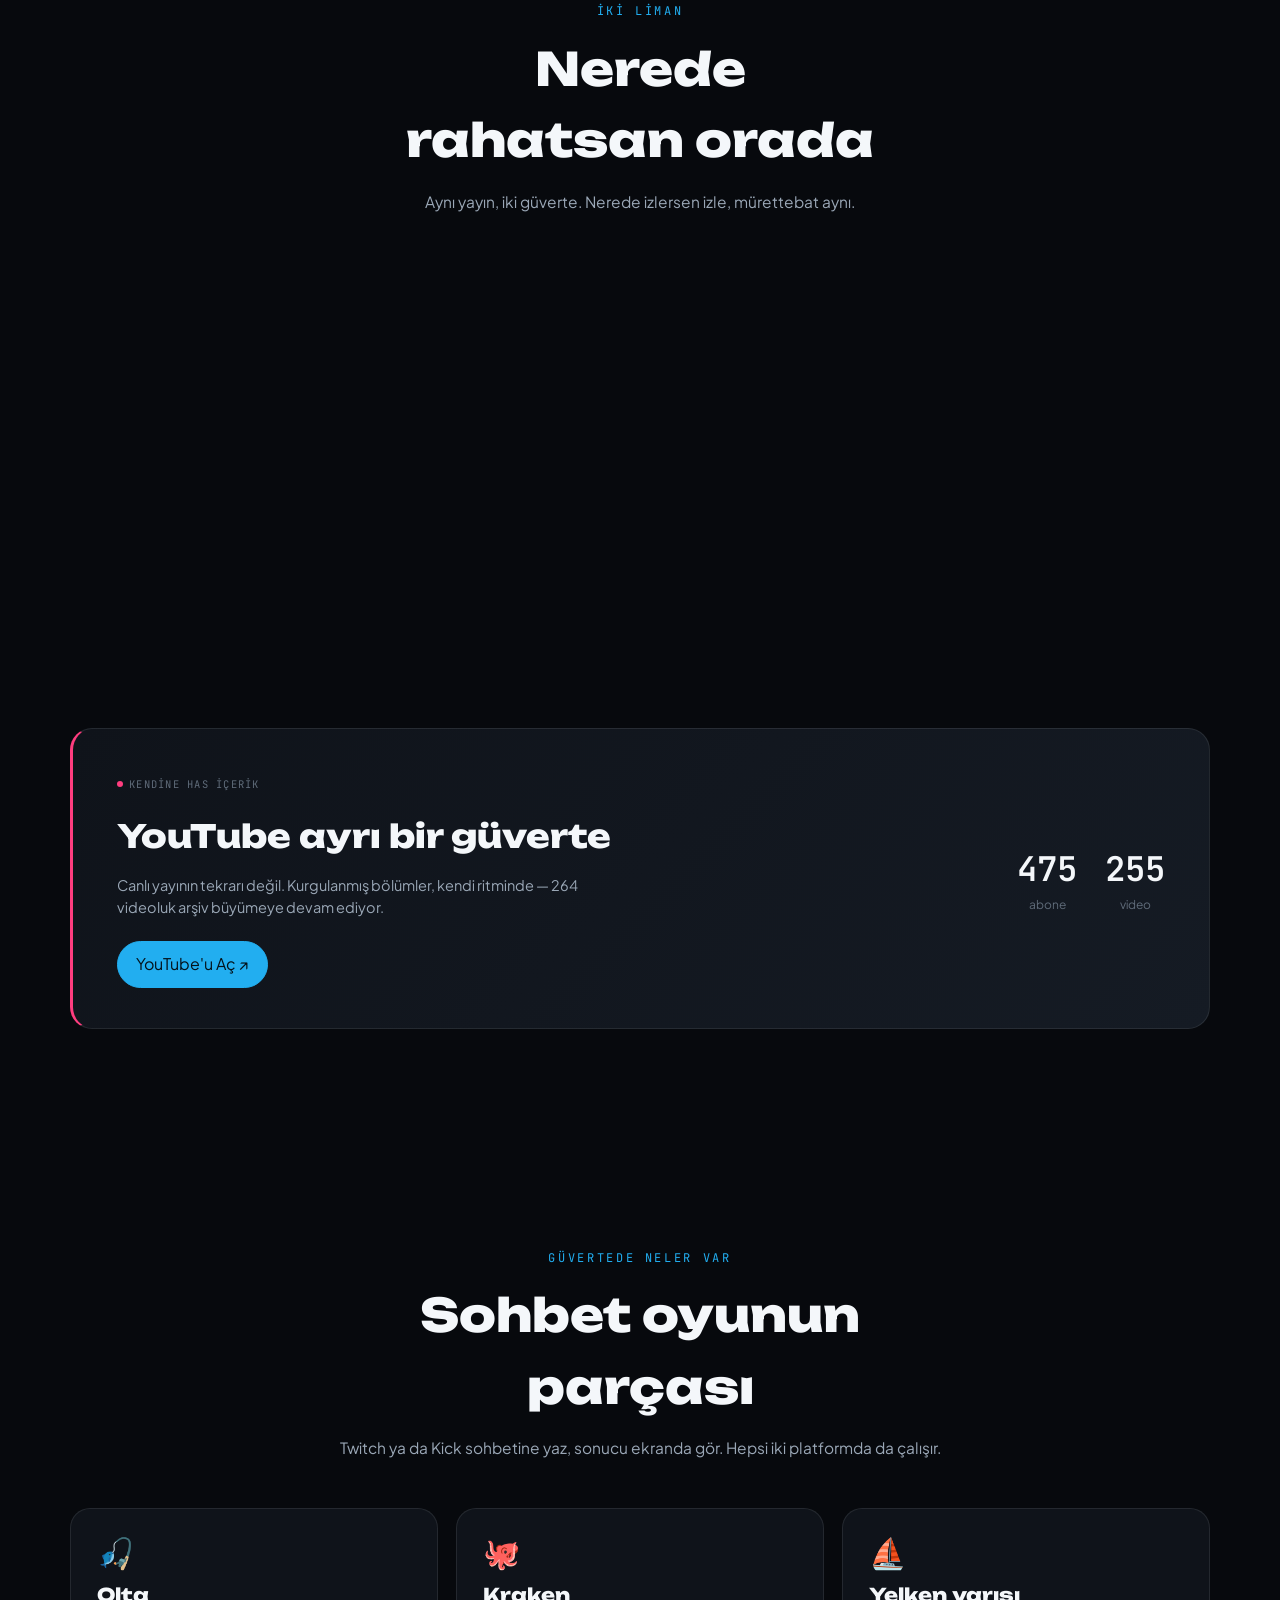
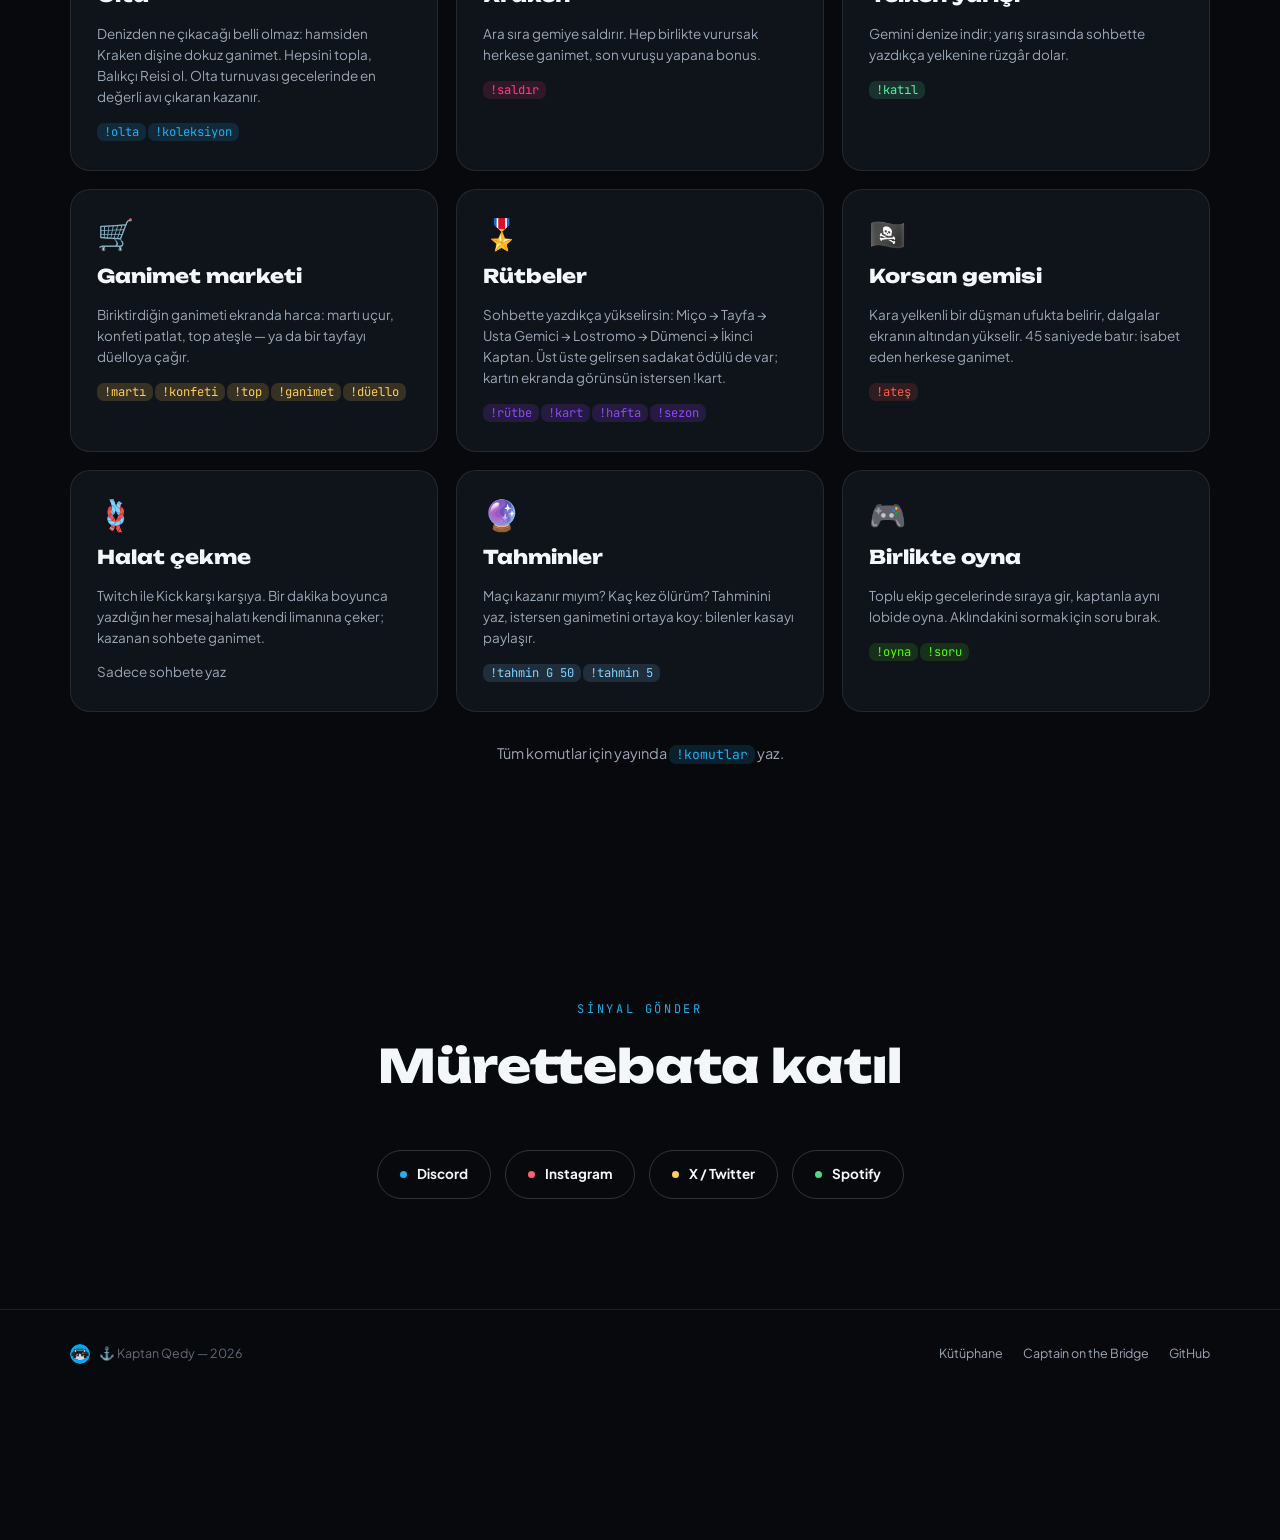
==== commit 3414b427: "Calender Update" ====
--- a/docs/index.html
+++ b/docs/index.html
@@ -517,9 +517,9 @@
         <div class="week-track stagger" id="weekTrack">
           <div class="day" data-dow="1" style="--c:var(--d-serbest)"><div class="dd">Pazartesi</div><div class="dtime"><span>20:30</span><span>21:00</span><span>23:00</span><span>23:30</span></div><div class="dt">Serbest</div><div class="de">O günkü keyfe göre — ne çekerse</div></div>
           <div class="day" data-dow="2" style="--c:var(--d-hikaye)"><div class="dd">Salı</div><div class="dtime"><span>20:30</span><span>21:00</span><span>23:00</span><span>23:30</span></div><div class="dt">Hikayeli</div><div class="de">Baldur's Gate 3 ile uzun soluklu macera</div></div>
-          <div class="day" data-dow="3" style="--c:var(--d-comp)"><div class="dd">Çarşamba</div><div class="dtime"><span>20:30</span><span>21:00</span><span>23:00</span><span>23:30</span></div><div class="dt">Competitive</div><div class="de">Rekabet modu açık</div></div>
-          <div class="day" data-dow="4" style="--c:var(--d-surv)"><div class="dd">Perşembe</div><div class="dtime"><span>20:30</span><span>21:00</span><span>23:00</span><span>23:30</span></div><div class="dt">Survival</div><div class="de">Hayatta kalma modu</div></div>
-          <div class="day" data-dow="5" style="--c:var(--d-team)"><div class="dd">Cuma</div><div class="dtime"><span>20:30</span><span>21:00</span><span>23:00</span><span>geç</span></div><div class="dt">Toplu Ekip</div><div class="de">Ekip ruhu, gece geç saatlere kadar</div></div>
+          <div class="day" data-dow="3" style="--c:var(--d-comp)"><div class="dd">Çarşamba</div><div class="dtime"><span>20:30</span><span>21:00</span><span>23:00</span><span>23:30</span></div><div class="dt">Competitive</div><div class="de">League of Legends, rekabet modu açık</div></div>
+          <div class="day" data-dow="4" style="--c:var(--d-surv)"><div class="dd">Perşembe</div><div class="dtime"><span>20:30</span><span>21:00</span><span>23:00</span><span>23:30</span></div><div class="dt">Survival</div><div class="de">Minecraft: aynı dünya, her hafta kaldığımız yerden</div></div>
+          <div class="day" data-dow="5" style="--c:var(--d-team)"><div class="dd">Cuma</div><div class="dtime"><span>20:30</span><span>21:00</span><span>23:00</span><span>geç</span></div><div class="dt">Toplu Ekip</div><div class="de">LoL özel oda: mürettebatla aynı lobide, gece geç saatlere kadar</div></div>
           <div class="day off" data-dow="6" style="--c:var(--d-rest)"><div class="dd">Cumartesi</div><div class="dtime"><span>—</span></div><div class="dt">Dinlenme</div><div class="de">Kaptan da dinlenir</div></div>
           <div class="day off" data-dow="0" style="--c:var(--d-yt)"><div class="dd">Pazar</div><div class="dtime"><span>—</span></div><div class="dt">YouTube</div><div class="de">Haftanın en iyileri</div></div>
         </div>
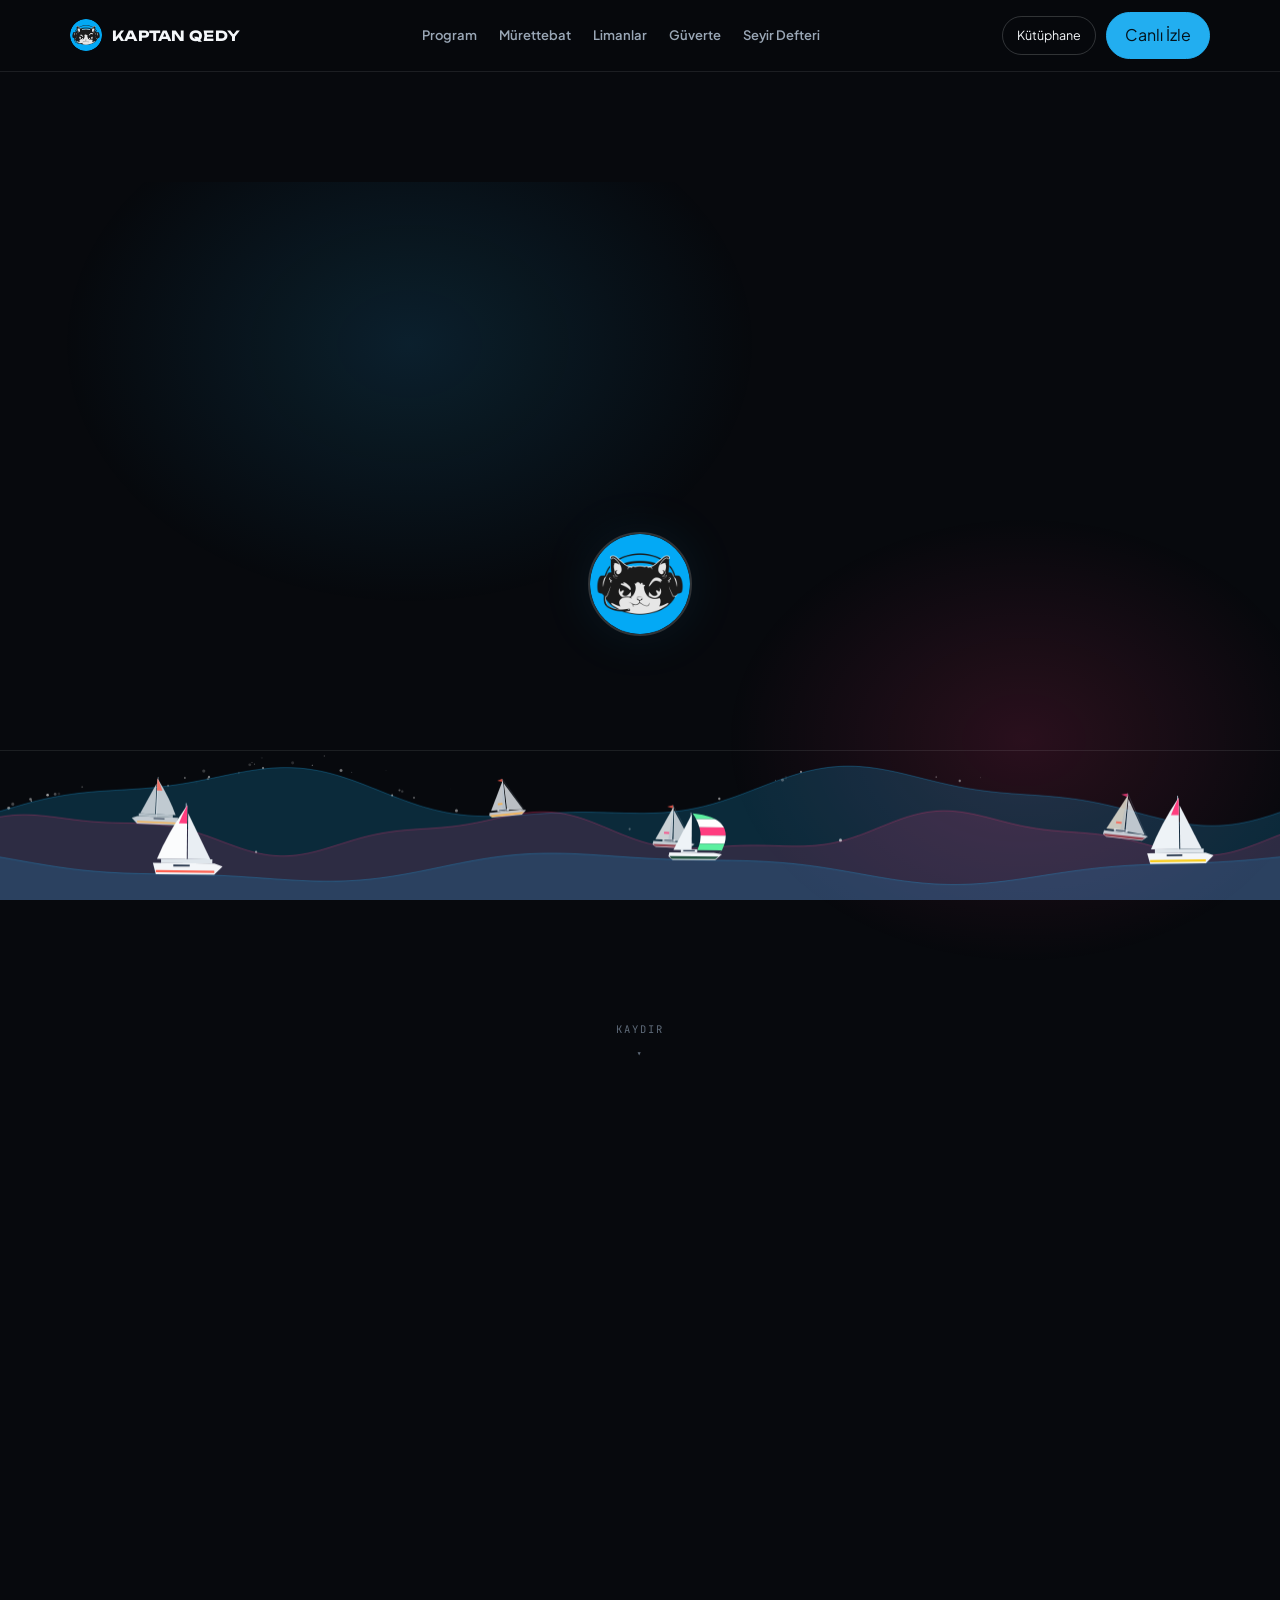
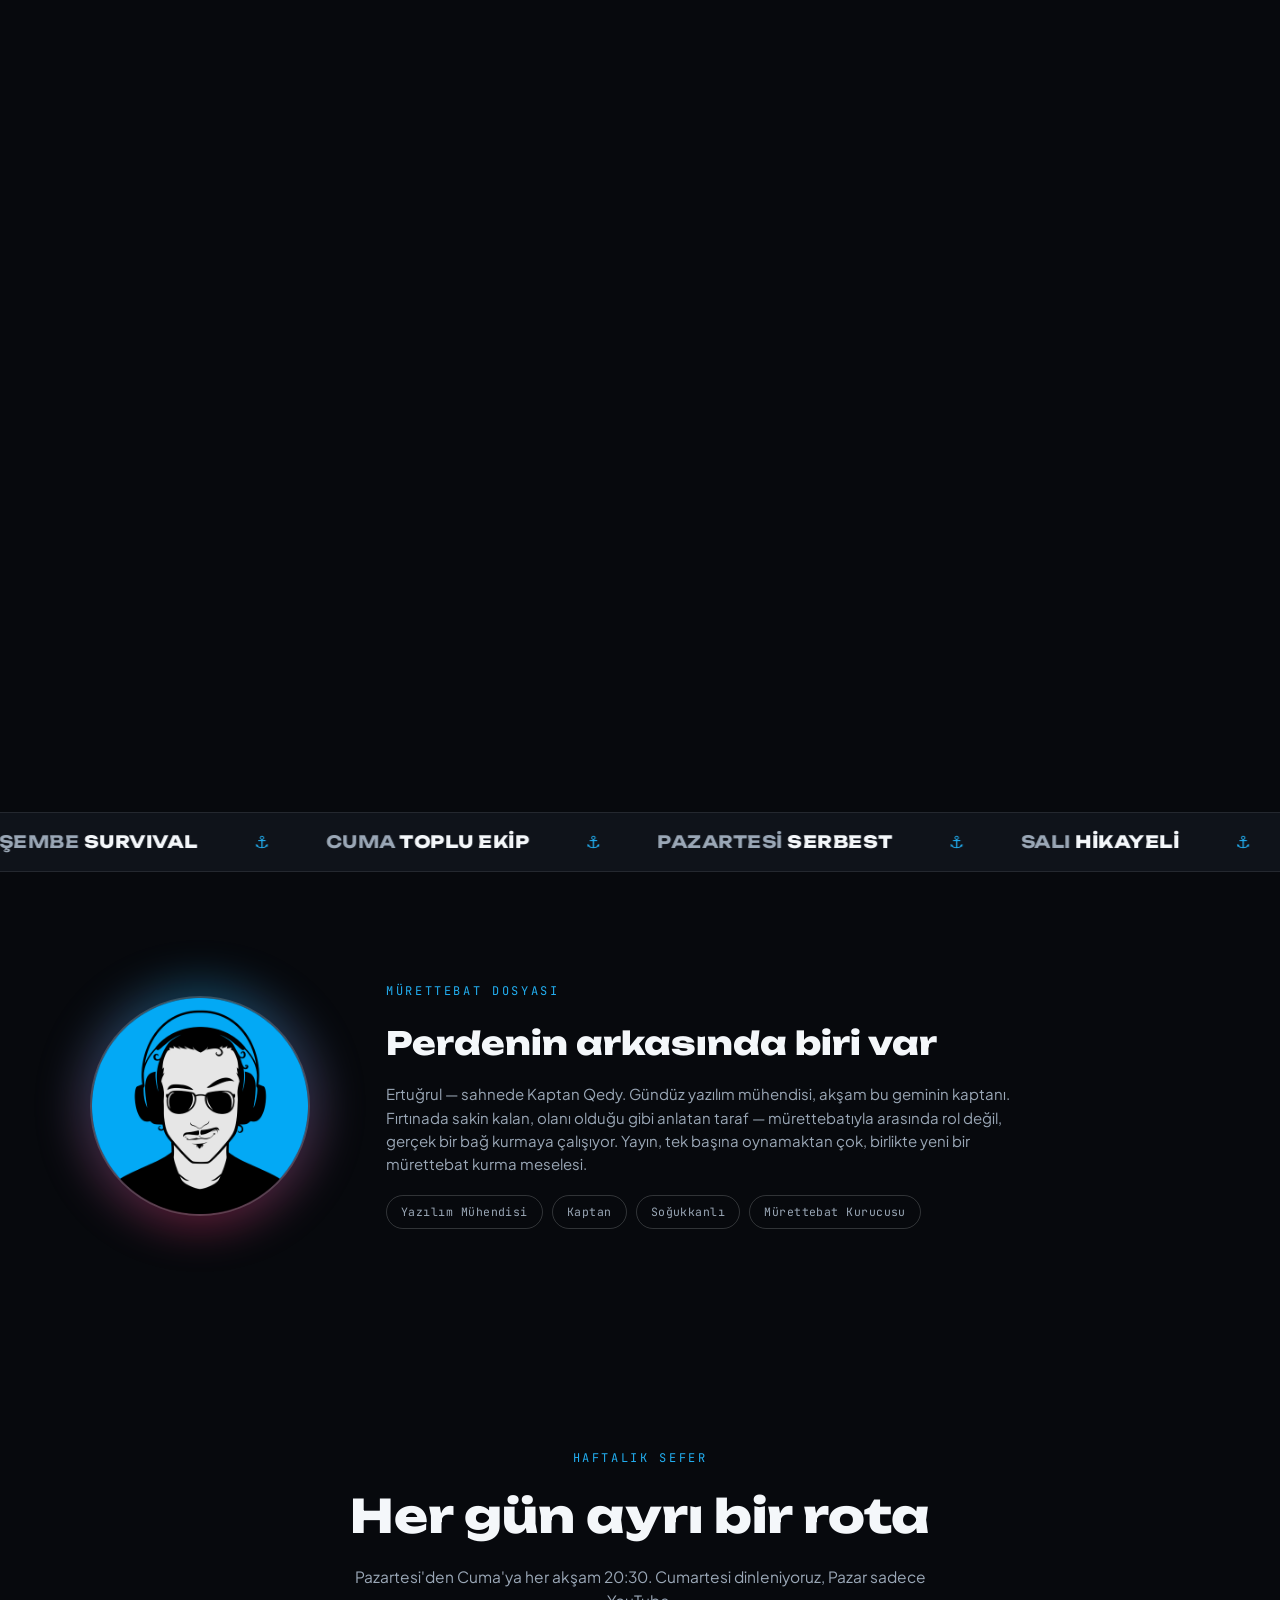
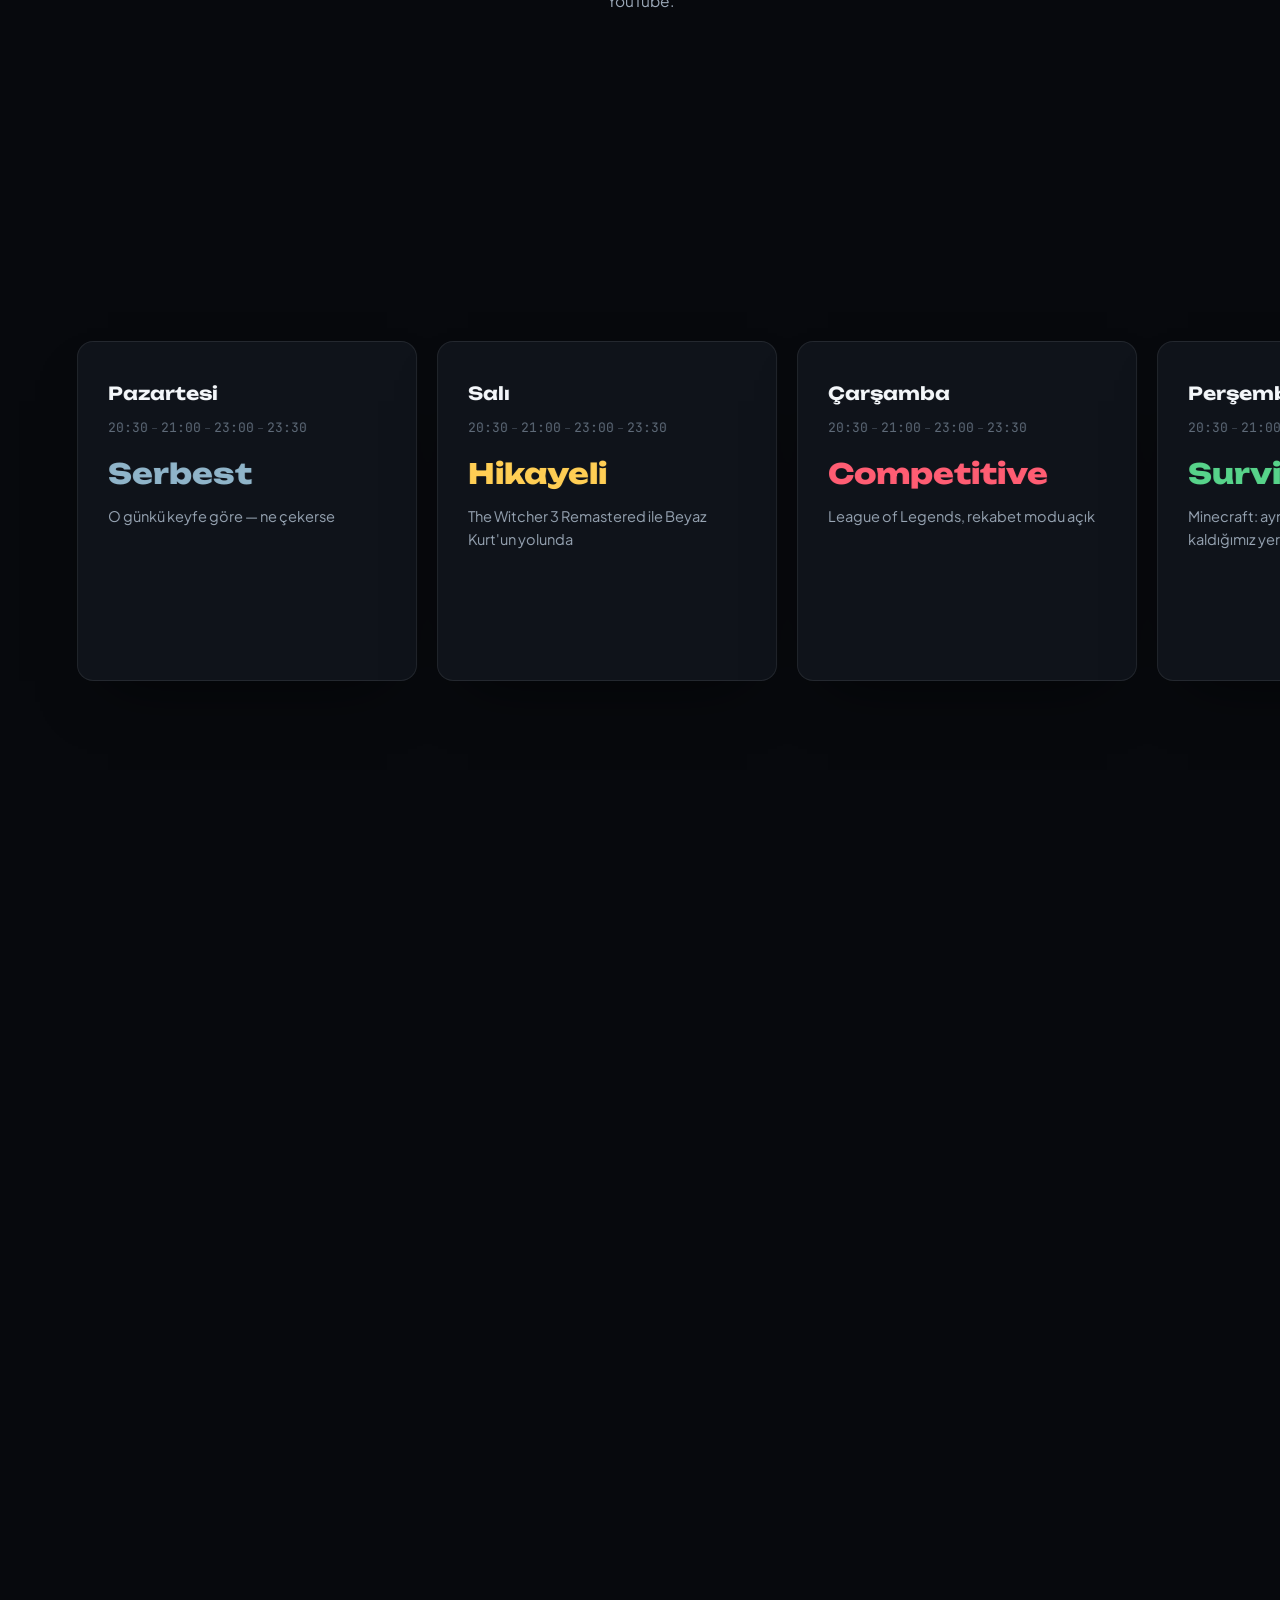
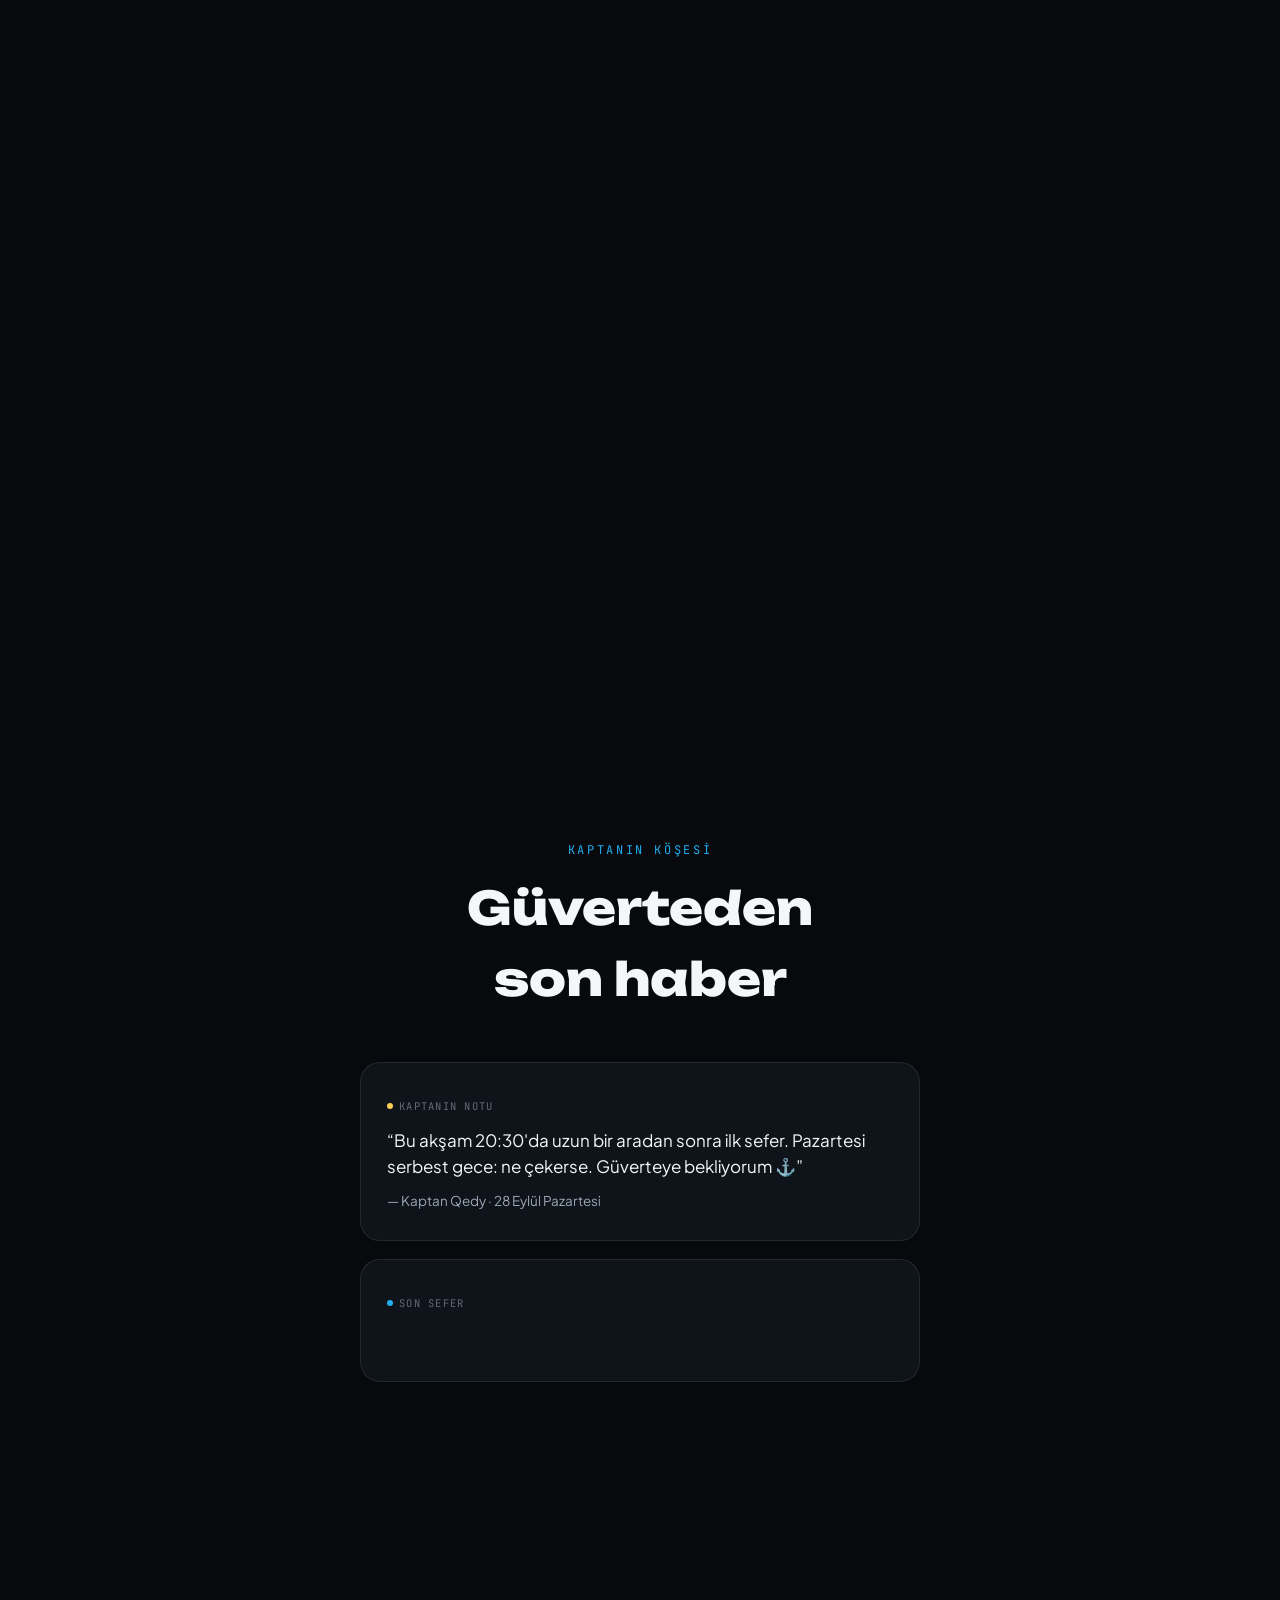
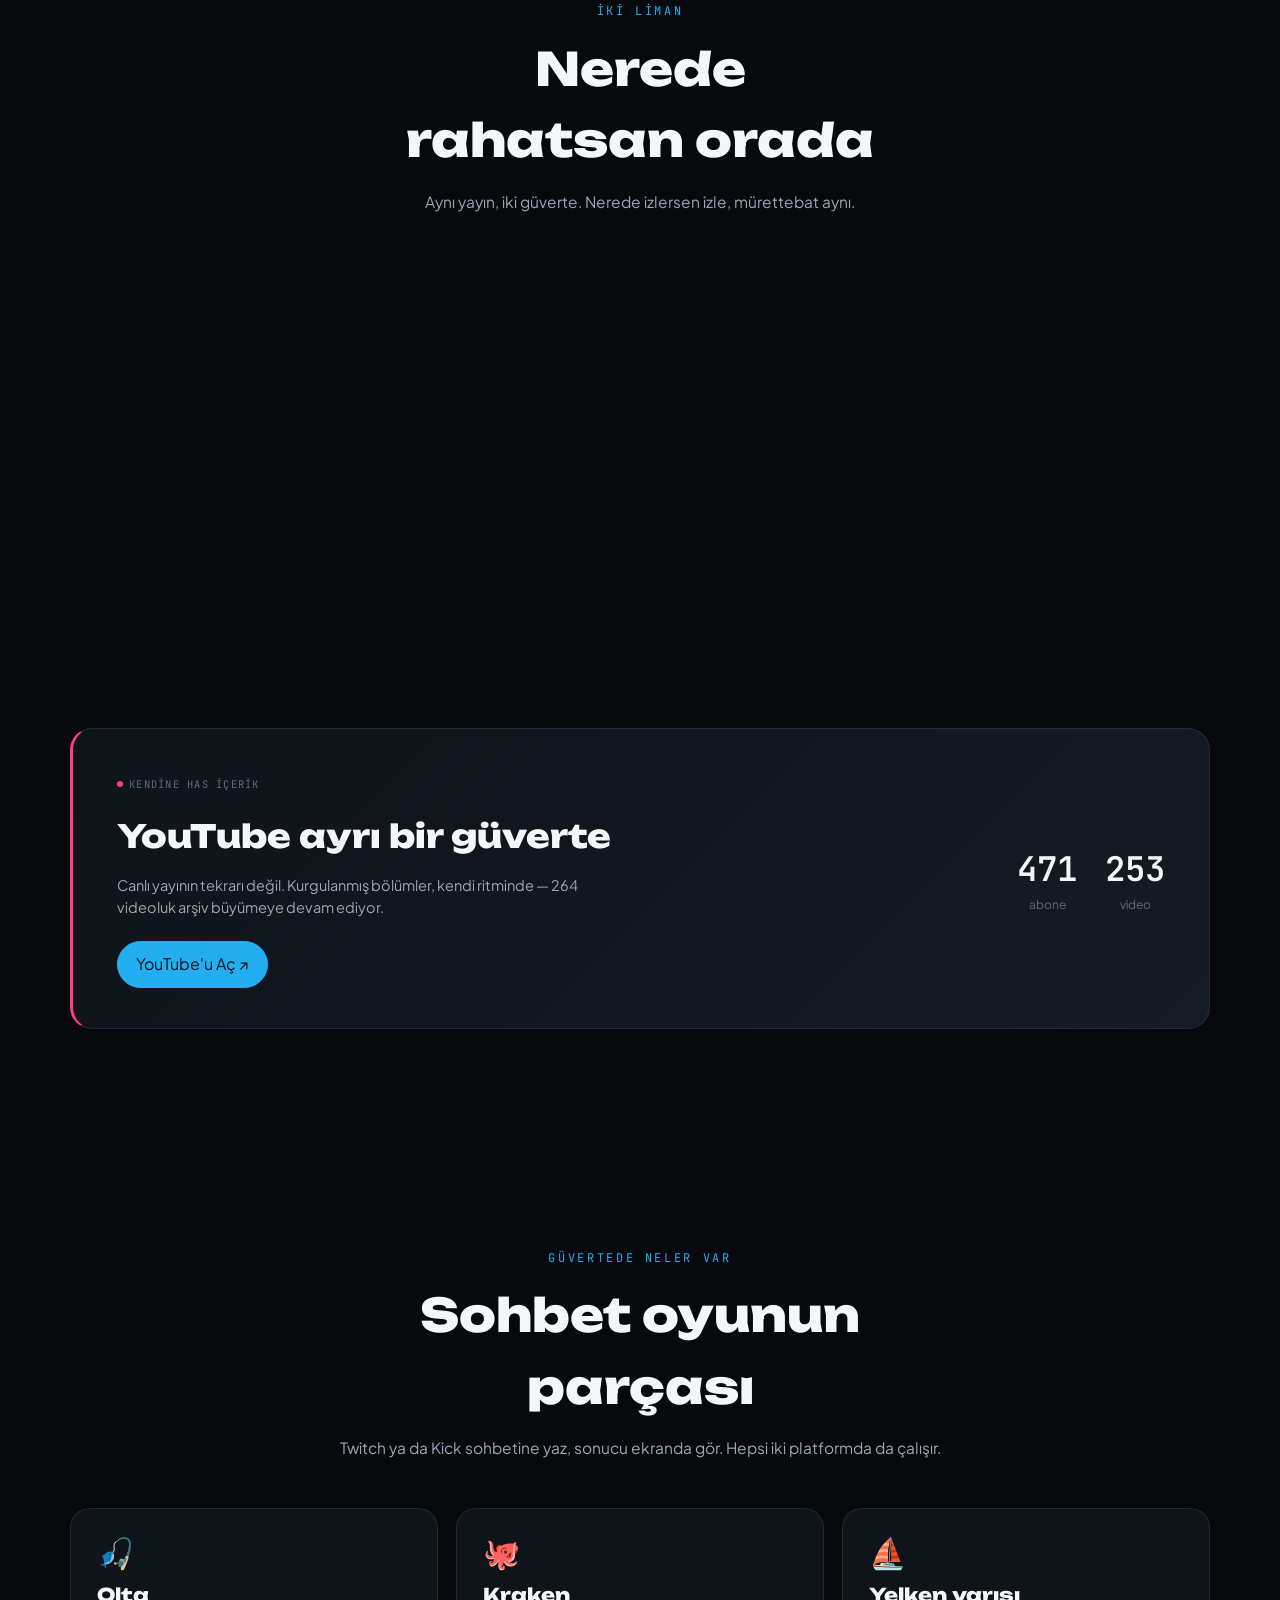
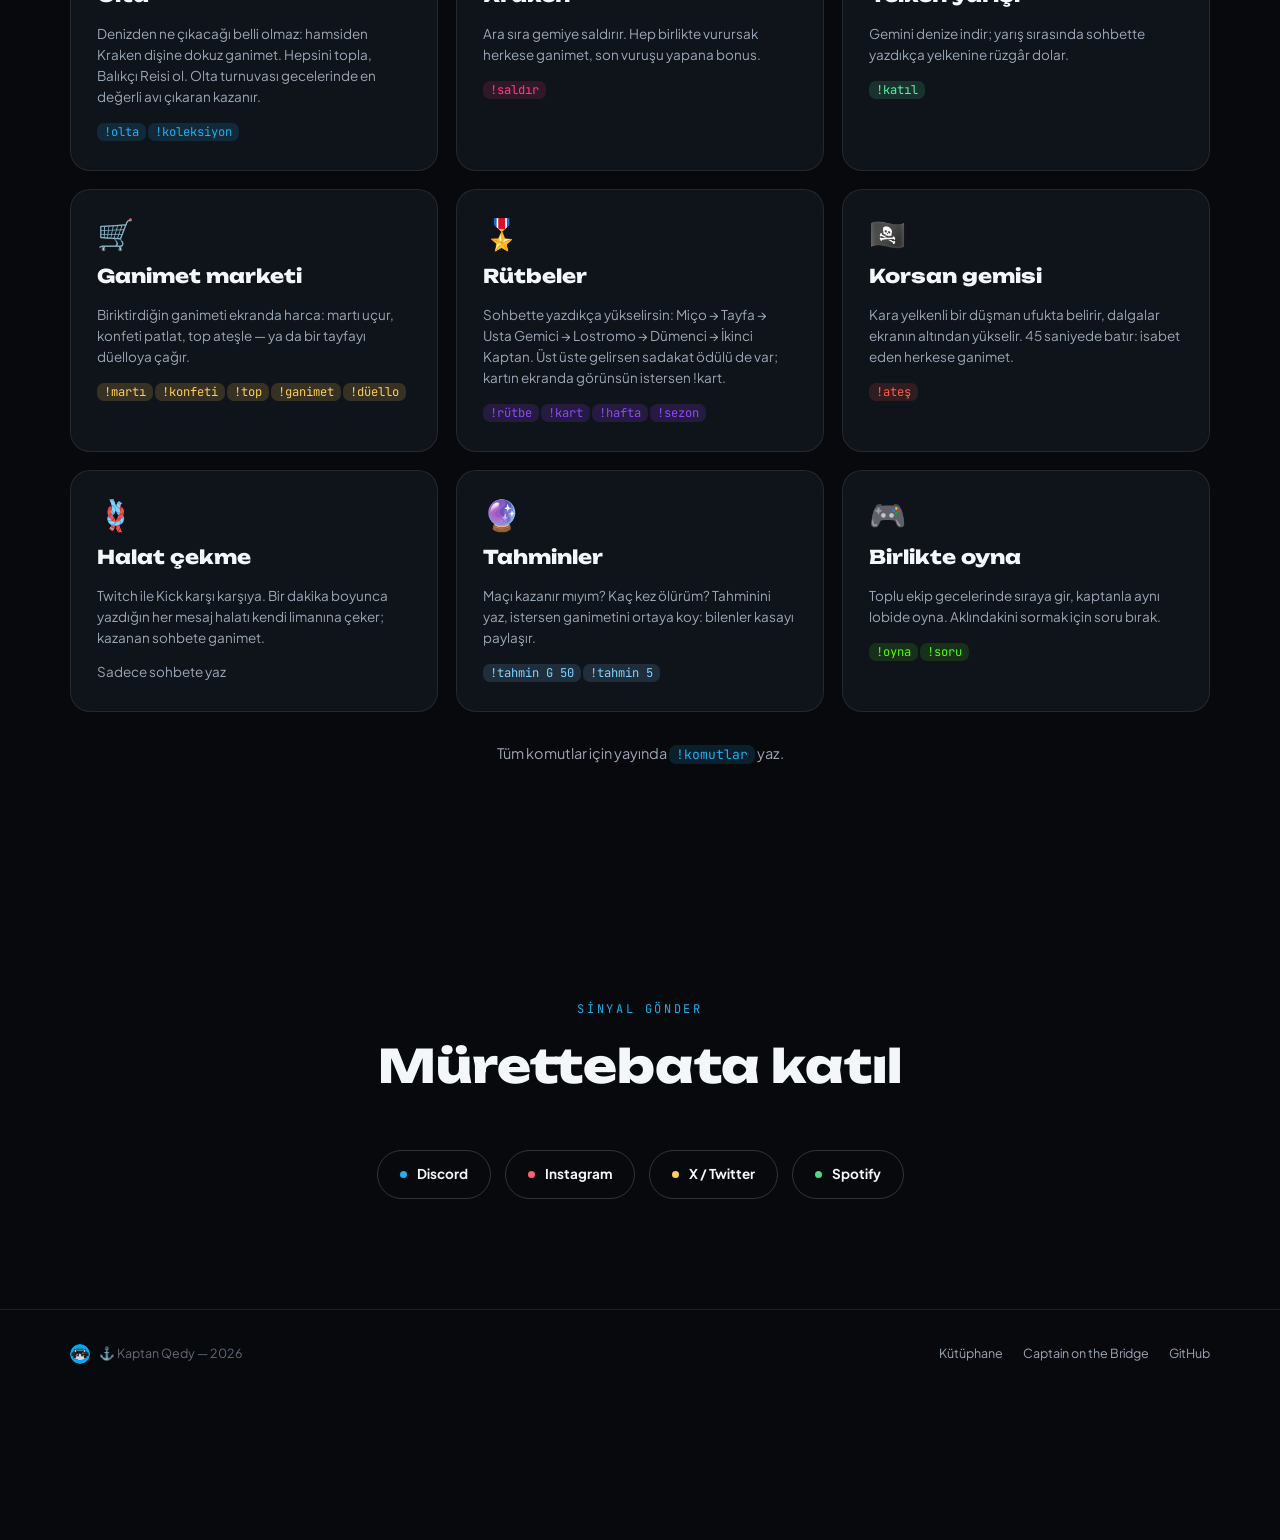
==== commit 9cfd1496: "Site: Salı hikaye serisi The Witcher 3 Remastered Co-Authored-By: Claude Opus 5.5 <noreply@anthropic" ====
--- a/docs/index.html
+++ b/docs/index.html
@@ -516,7 +516,7 @@
       <div class="week-stage" id="weekStage">
         <div class="week-track stagger" id="weekTrack">
           <div class="day" data-dow="1" style="--c:var(--d-serbest)"><div class="dd">Pazartesi</div><div class="dtime"><span>20:30</span><span>21:00</span><span>23:00</span><span>23:30</span></div><div class="dt">Serbest</div><div class="de">O günkü keyfe göre — ne çekerse</div></div>
-          <div class="day" data-dow="2" style="--c:var(--d-hikaye)"><div class="dd">Salı</div><div class="dtime"><span>20:30</span><span>21:00</span><span>23:00</span><span>23:30</span></div><div class="dt">Hikayeli</div><div class="de">Baldur's Gate 3 ile uzun soluklu macera</div></div>
+          <div class="day" data-dow="2" style="--c:var(--d-hikaye)"><div class="dd">Salı</div><div class="dtime"><span>20:30</span><span>21:00</span><span>23:00</span><span>23:30</span></div><div class="dt">Hikayeli</div><div class="de">The Witcher 3 Remastered ile Beyaz Kurt'un yolunda</div></div>
           <div class="day" data-dow="3" style="--c:var(--d-comp)"><div class="dd">Çarşamba</div><div class="dtime"><span>20:30</span><span>21:00</span><span>23:00</span><span>23:30</span></div><div class="dt">Competitive</div><div class="de">League of Legends, rekabet modu açık</div></div>
           <div class="day" data-dow="4" style="--c:var(--d-surv)"><div class="dd">Perşembe</div><div class="dtime"><span>20:30</span><span>21:00</span><span>23:00</span><span>23:30</span></div><div class="dt">Survival</div><div class="de">Minecraft: aynı dünya, her hafta kaldığımız yerden</div></div>
           <div class="day" data-dow="5" style="--c:var(--d-team)"><div class="dd">Cuma</div><div class="dtime"><span>20:30</span><span>21:00</span><span>23:00</span><span>geç</span></div><div class="dt">Toplu Ekip</div><div class="de">LoL özel oda: mürettebatla aynı lobide, gece geç saatlere kadar</div></div>
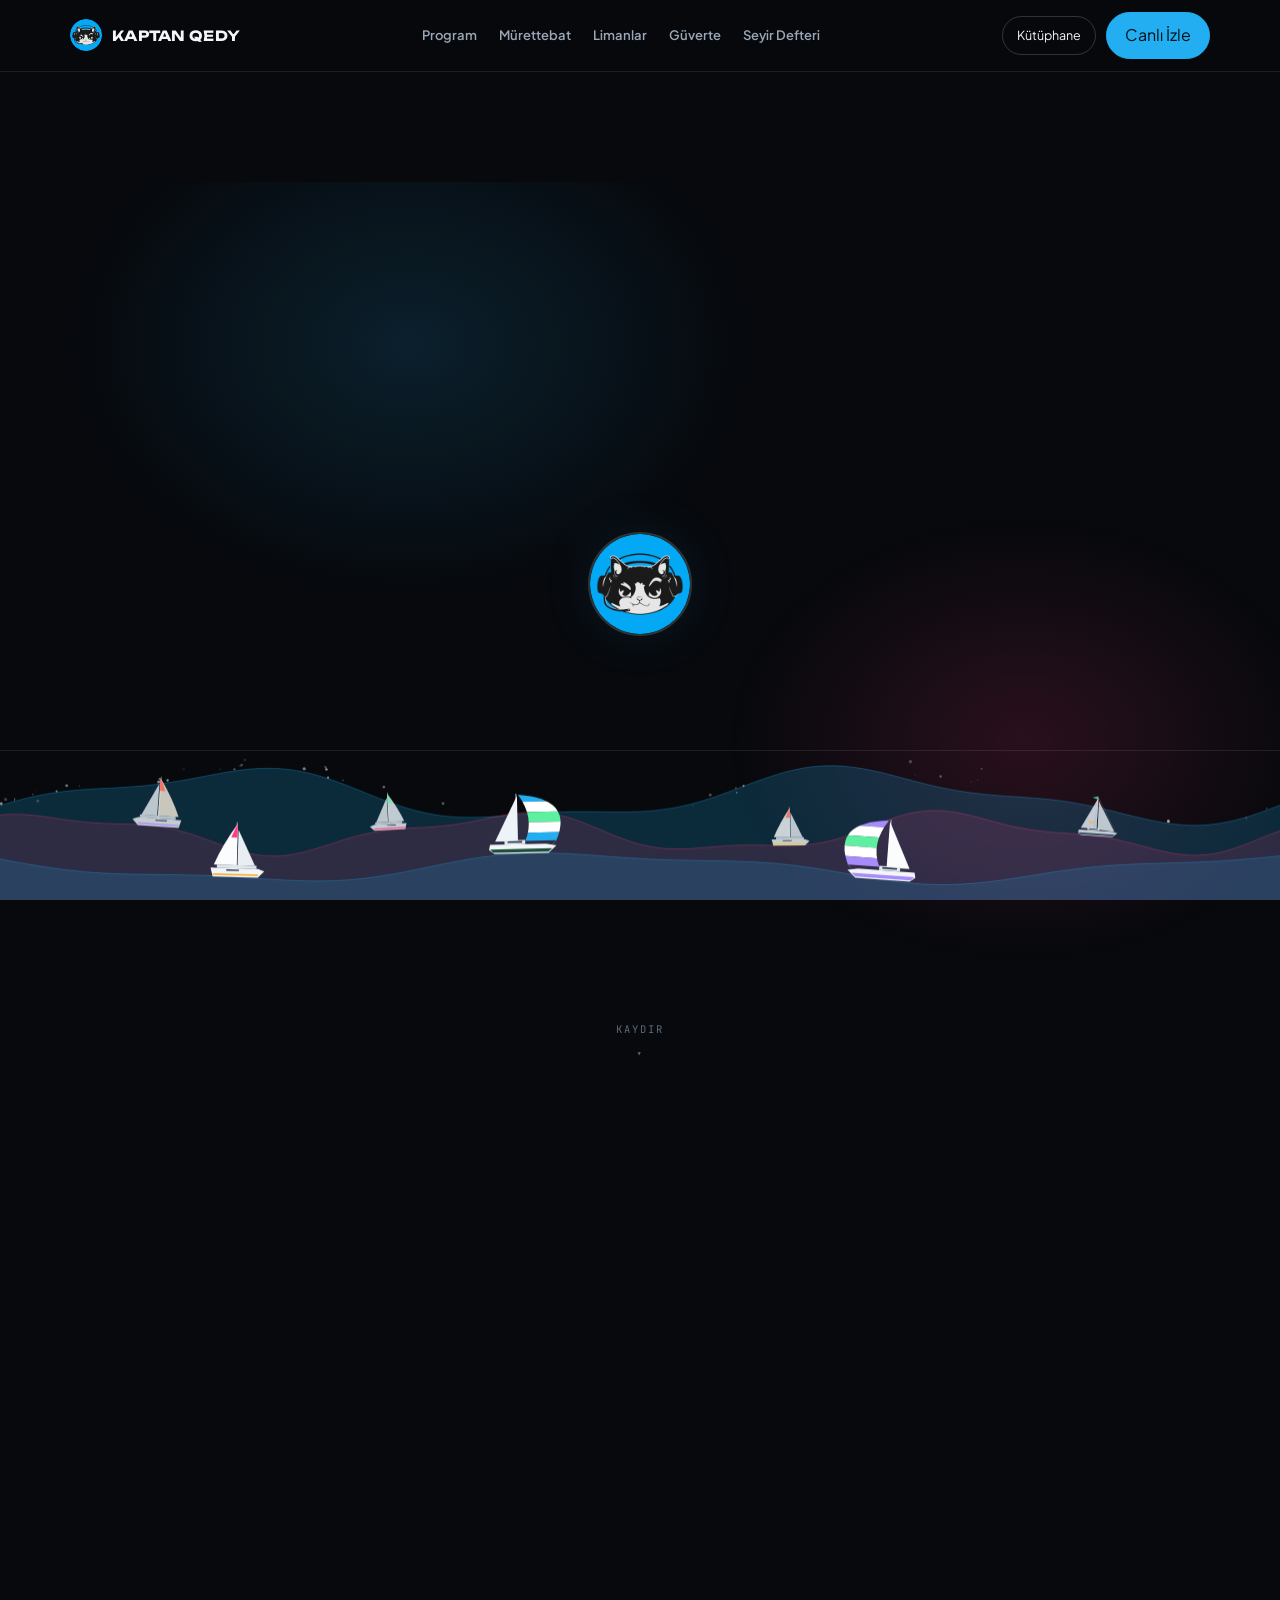
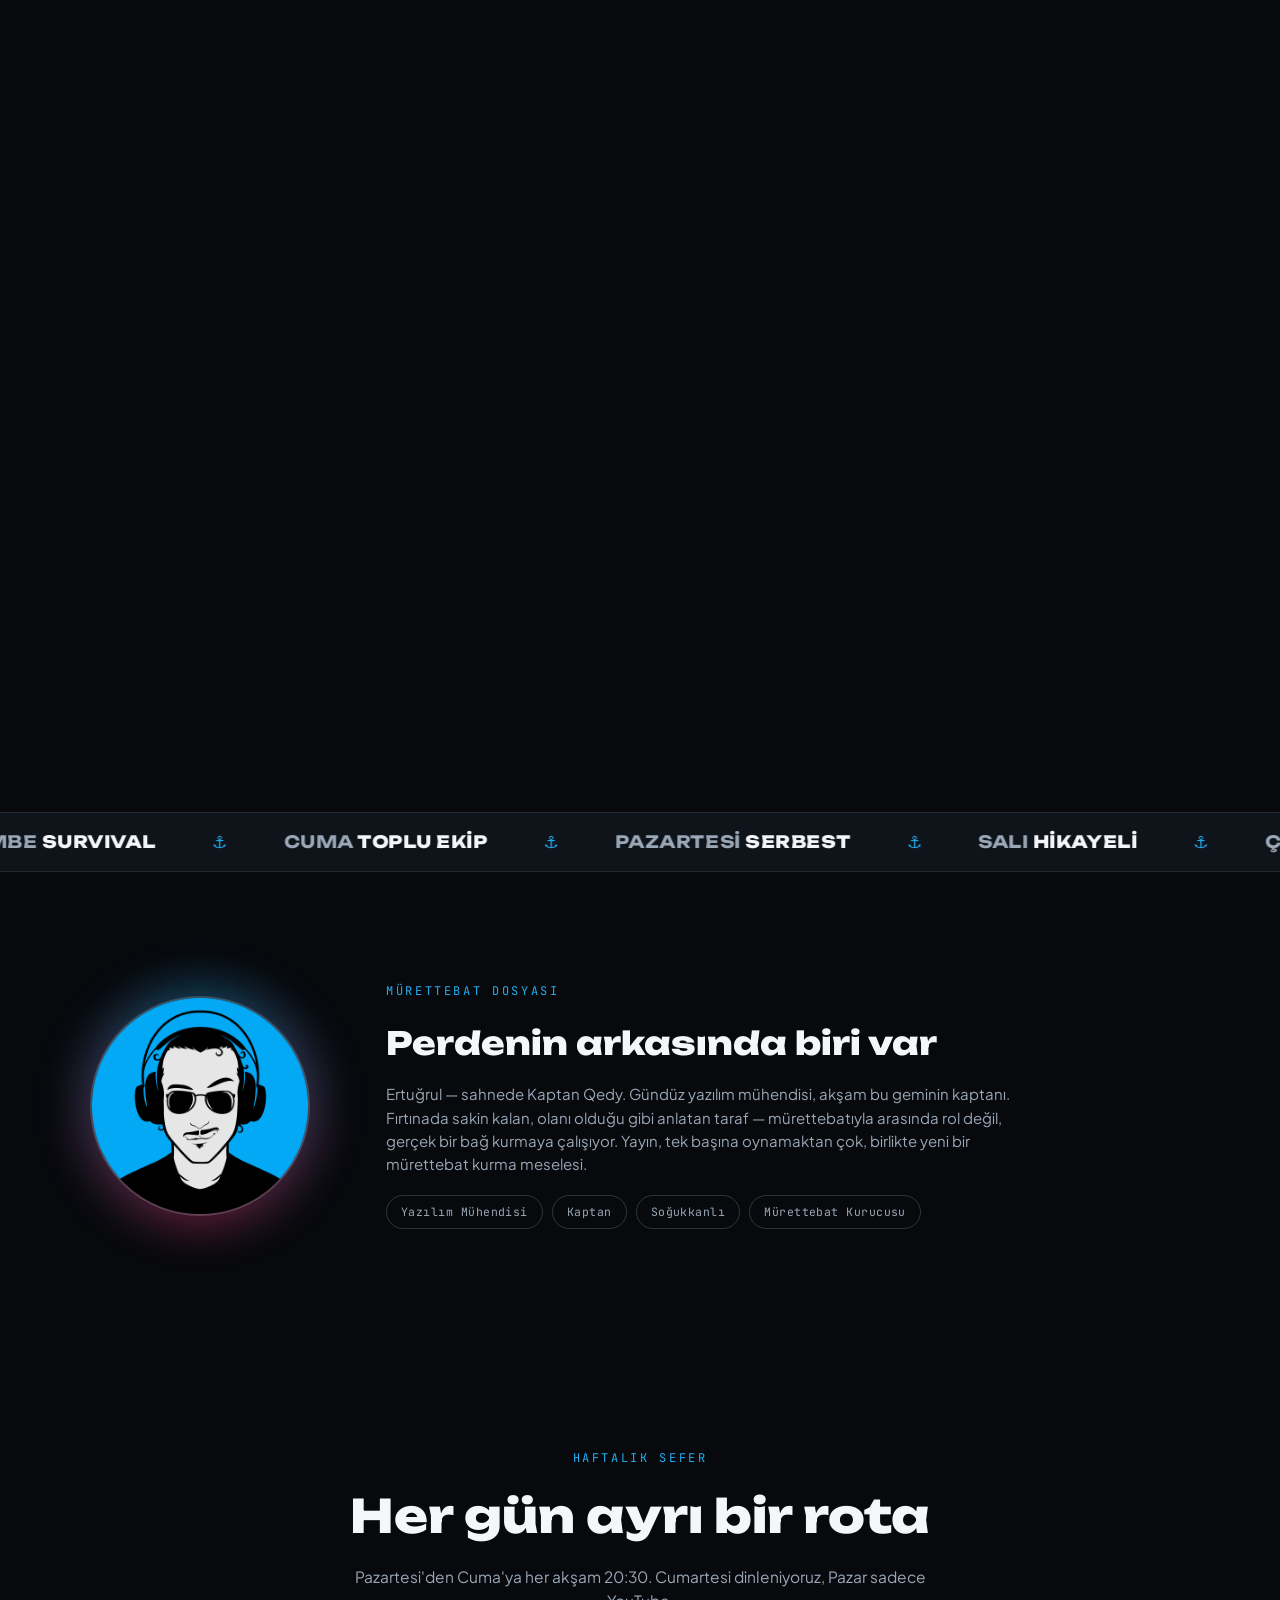
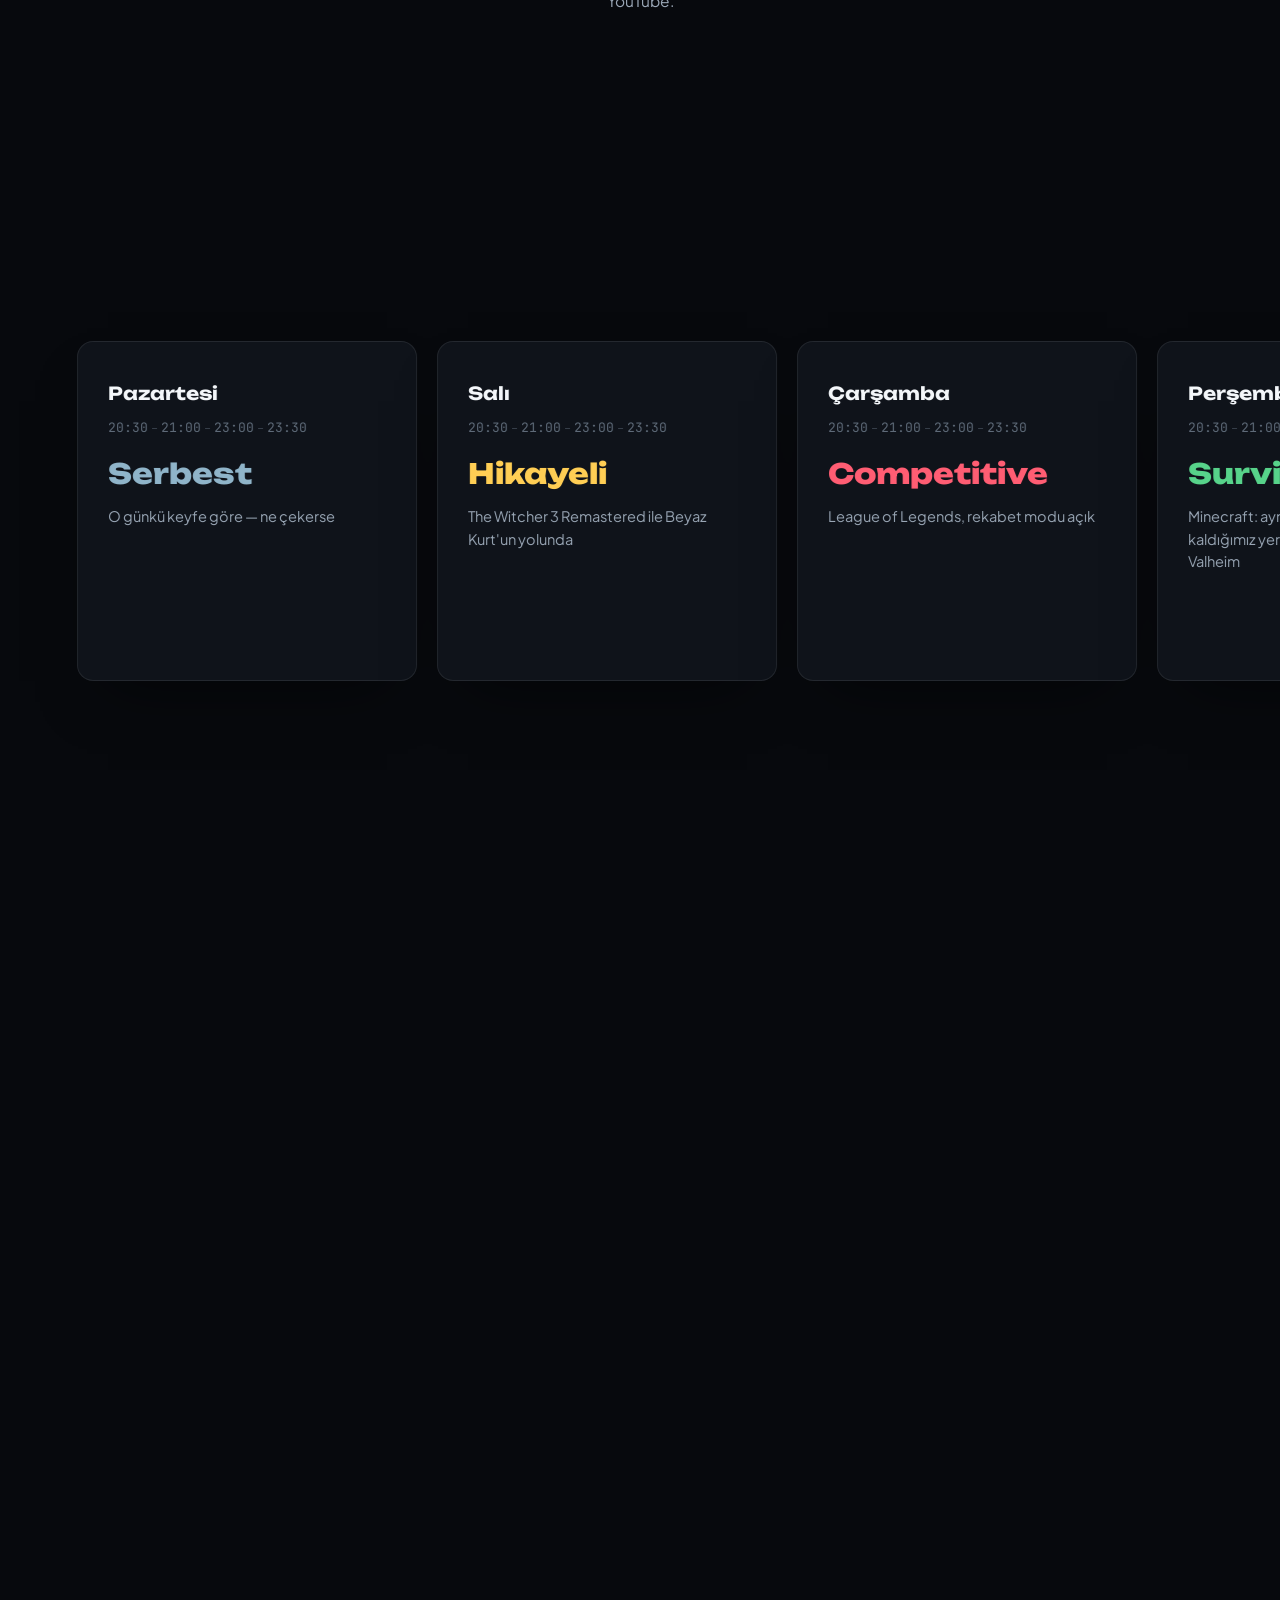
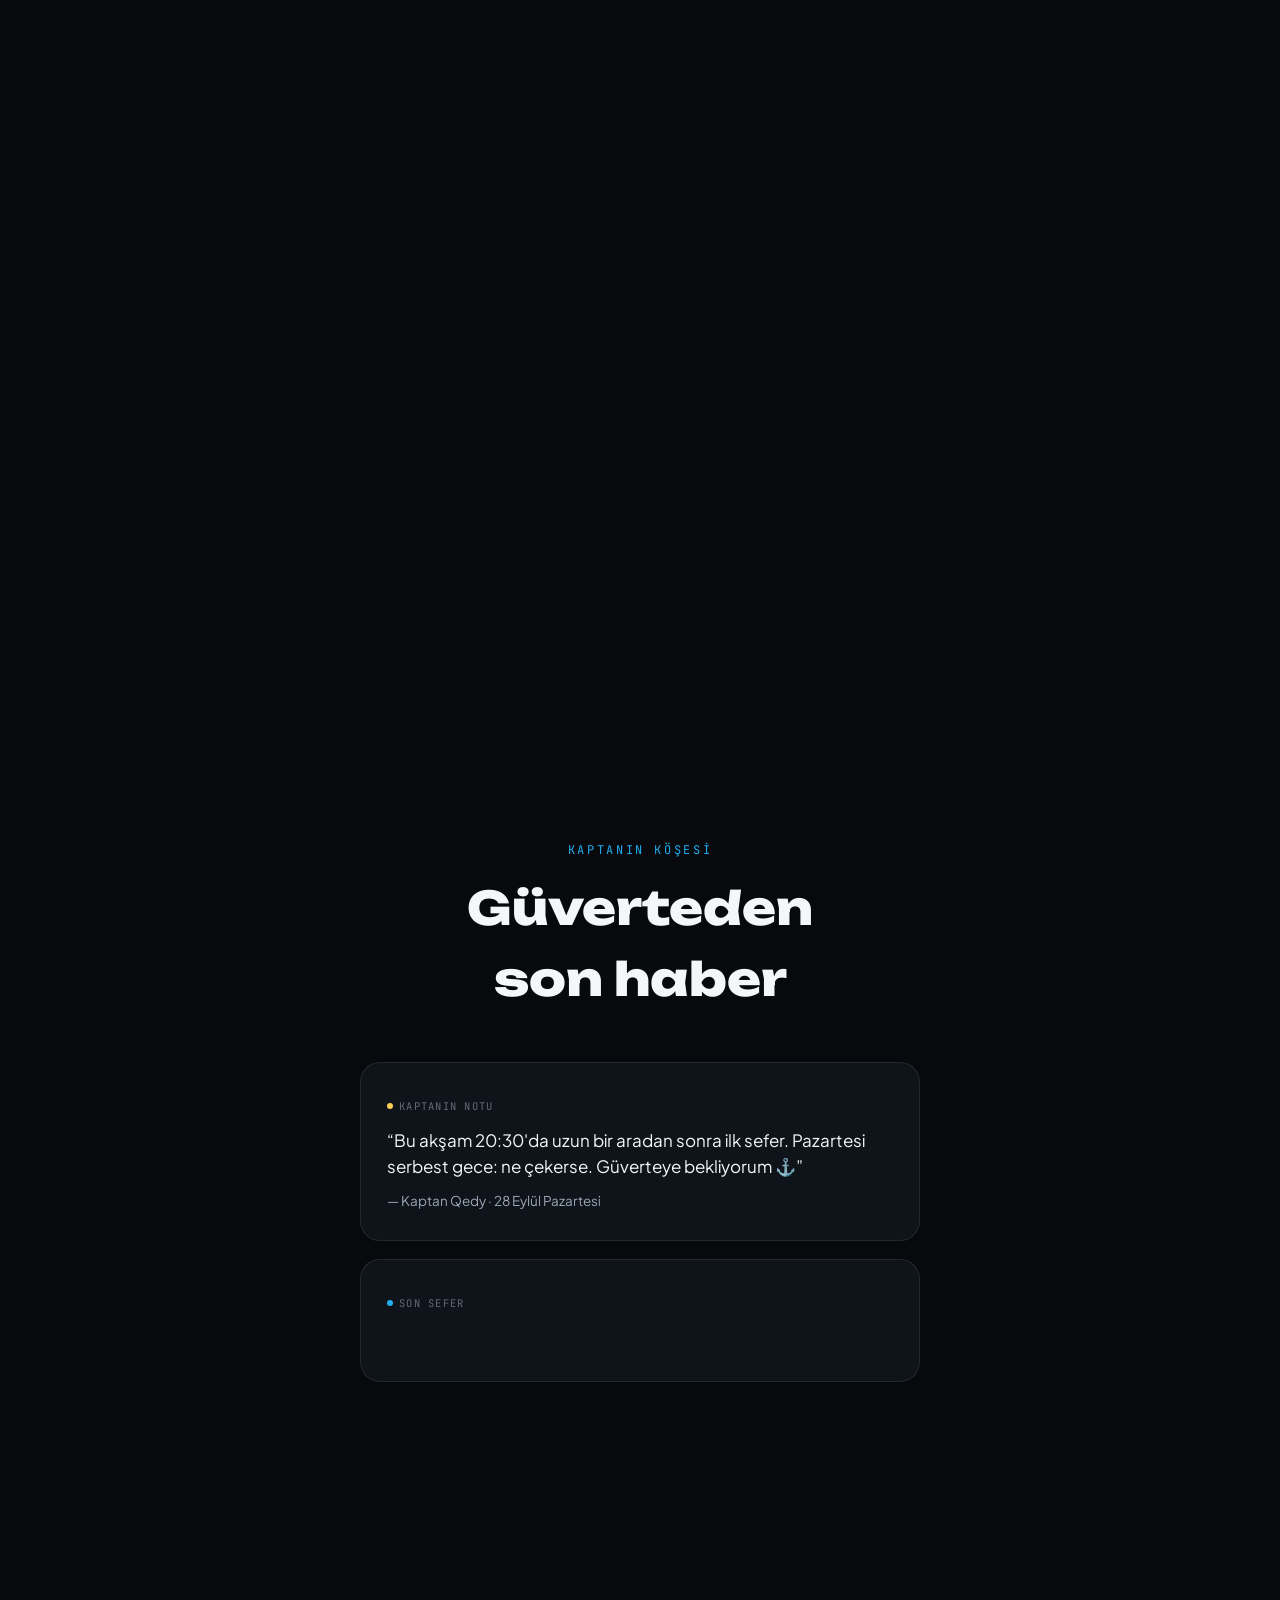
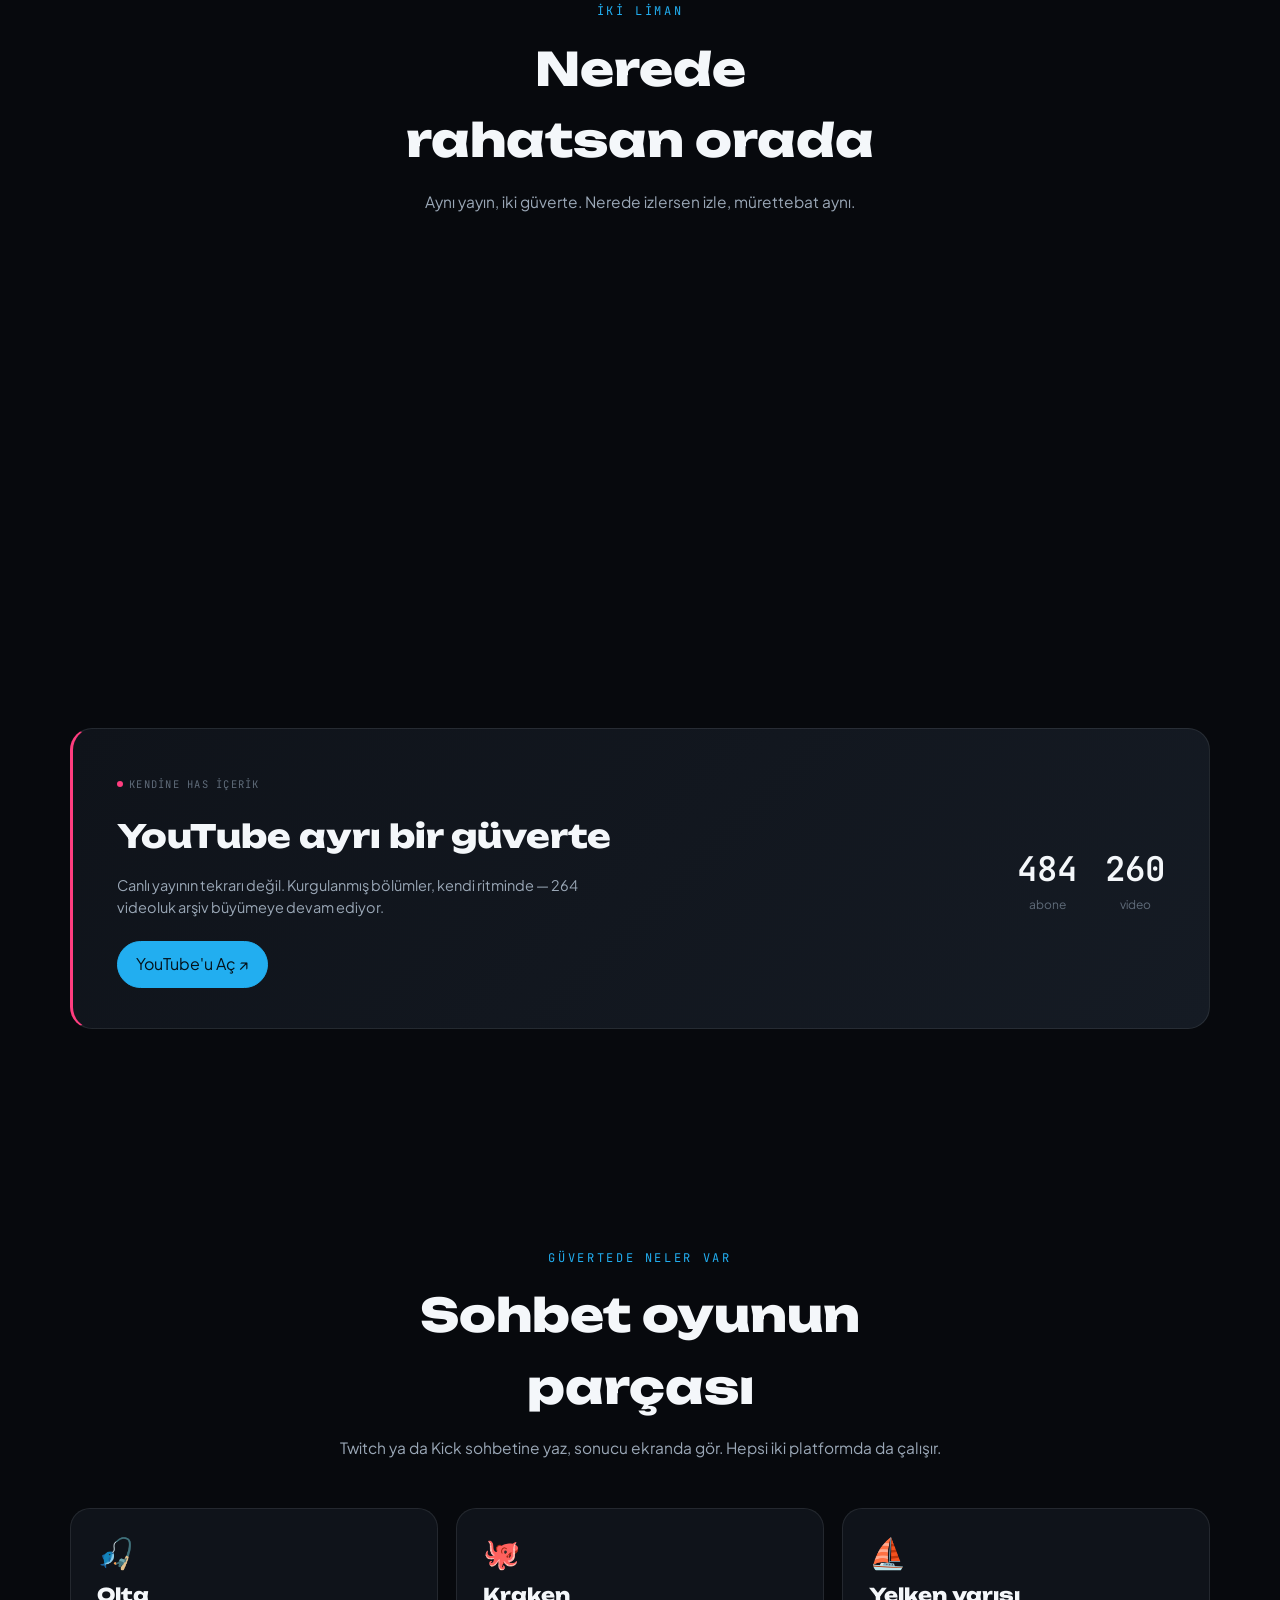
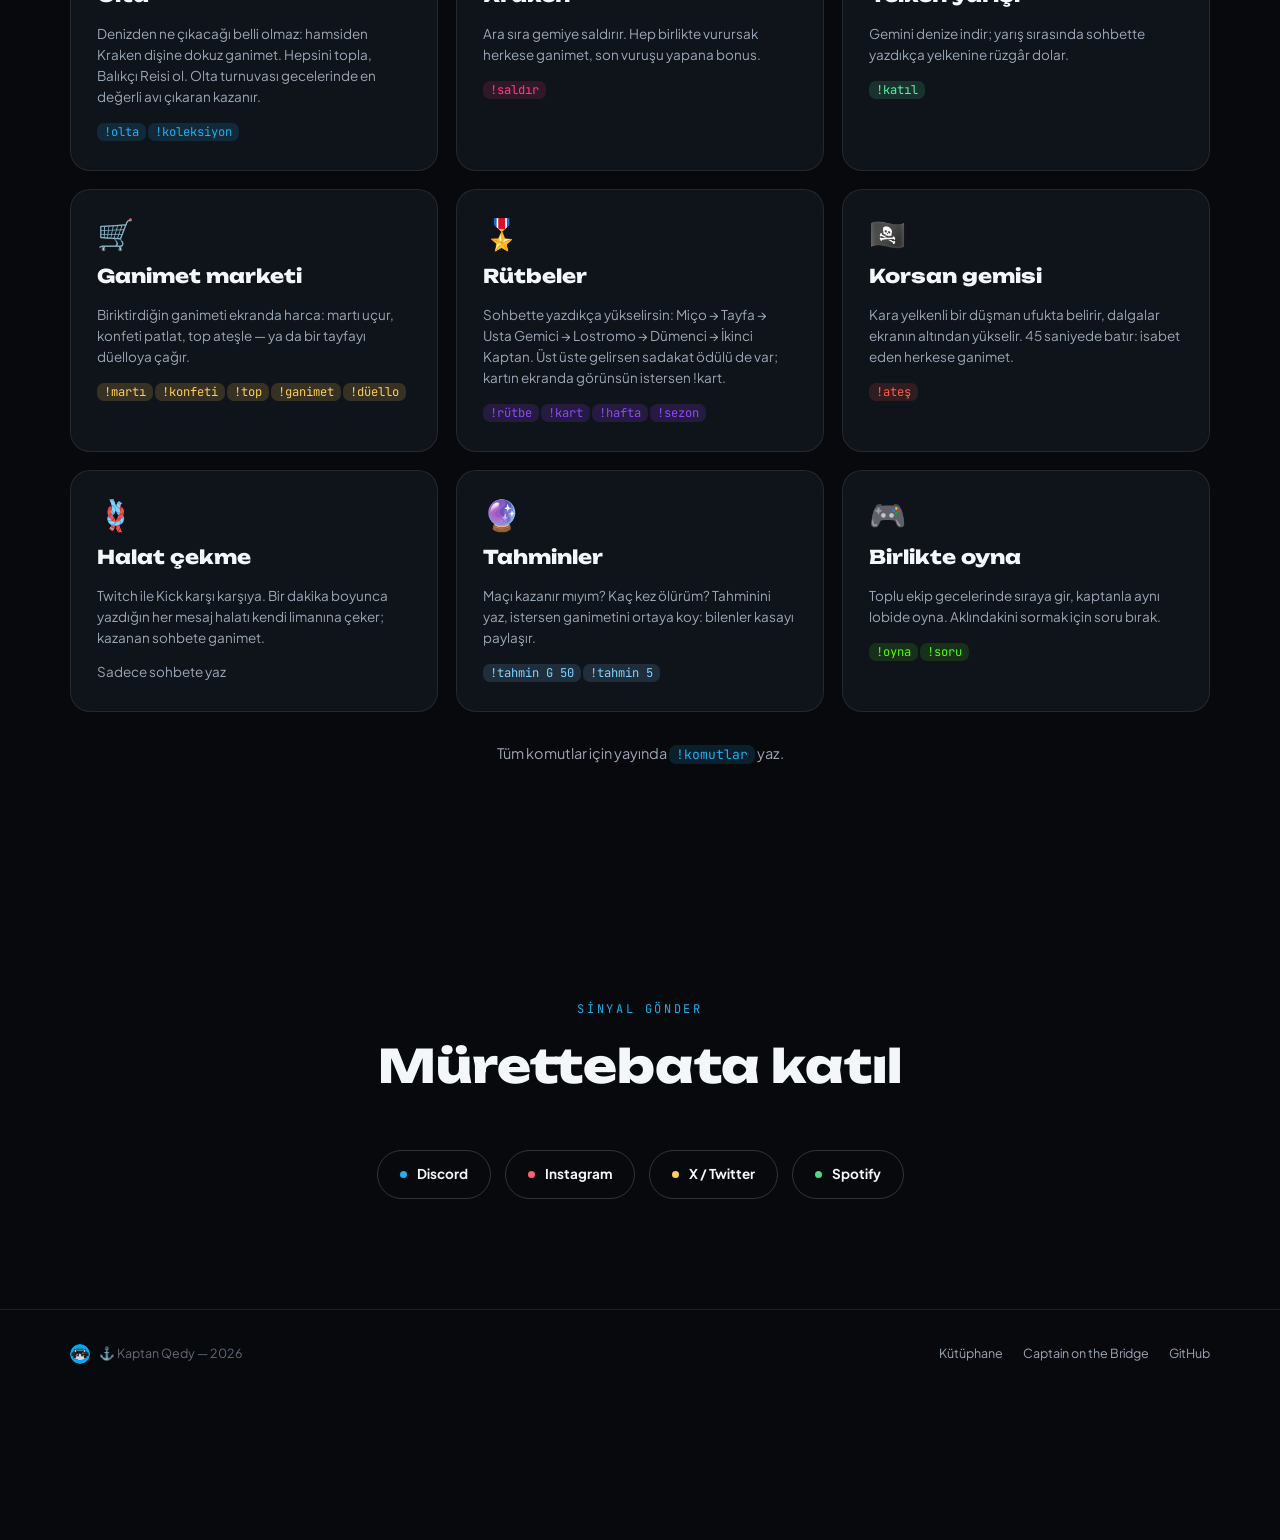
==== commit 7294fe0d: "Valheim ekle; ölüm sayacı oyun başına, rekabetçi oyunlar sayılmaz, Witcher 3 17'den; kısayol AltGr +" ====
--- a/docs/index.html
+++ b/docs/index.html
@@ -518,7 +518,7 @@
           <div class="day" data-dow="1" style="--c:var(--d-serbest)"><div class="dd">Pazartesi</div><div class="dtime"><span>20:30</span><span>21:00</span><span>23:00</span><span>23:30</span></div><div class="dt">Serbest</div><div class="de">O günkü keyfe göre — ne çekerse</div></div>
           <div class="day" data-dow="2" style="--c:var(--d-hikaye)"><div class="dd">Salı</div><div class="dtime"><span>20:30</span><span>21:00</span><span>23:00</span><span>23:30</span></div><div class="dt">Hikayeli</div><div class="de">The Witcher 3 Remastered ile Beyaz Kurt'un yolunda</div></div>
           <div class="day" data-dow="3" style="--c:var(--d-comp)"><div class="dd">Çarşamba</div><div class="dtime"><span>20:30</span><span>21:00</span><span>23:00</span><span>23:30</span></div><div class="dt">Competitive</div><div class="de">League of Legends, rekabet modu açık</div></div>
-          <div class="day" data-dow="4" style="--c:var(--d-surv)"><div class="dd">Perşembe</div><div class="dtime"><span>20:30</span><span>21:00</span><span>23:00</span><span>23:30</span></div><div class="dt">Survival</div><div class="de">Minecraft: aynı dünya, her hafta kaldığımız yerden</div></div>
+          <div class="day" data-dow="4" style="--c:var(--d-surv)"><div class="dd">Perşembe</div><div class="dtime"><span>20:30</span><span>21:00</span><span>23:00</span><span>23:30</span></div><div class="dt">Survival</div><div class="de">Minecraft: aynı dünya, her hafta kaldığımız yerden · 1 Ekim: mürettebatla Valheim</div></div>
           <div class="day" data-dow="5" style="--c:var(--d-team)"><div class="dd">Cuma</div><div class="dtime"><span>20:30</span><span>21:00</span><span>23:00</span><span>geç</span></div><div class="dt">Toplu Ekip</div><div class="de">LoL özel oda: mürettebatla aynı lobide, gece geç saatlere kadar</div></div>
           <div class="day off" data-dow="6" style="--c:var(--d-rest)"><div class="dd">Cumartesi</div><div class="dtime"><span>—</span></div><div class="dt">Dinlenme</div><div class="de">Kaptan da dinlenir</div></div>
           <div class="day off" data-dow="0" style="--c:var(--d-yt)"><div class="dd">Pazar</div><div class="dtime"><span>—</span></div><div class="dt">YouTube</div><div class="de">Haftanın en iyileri</div></div>
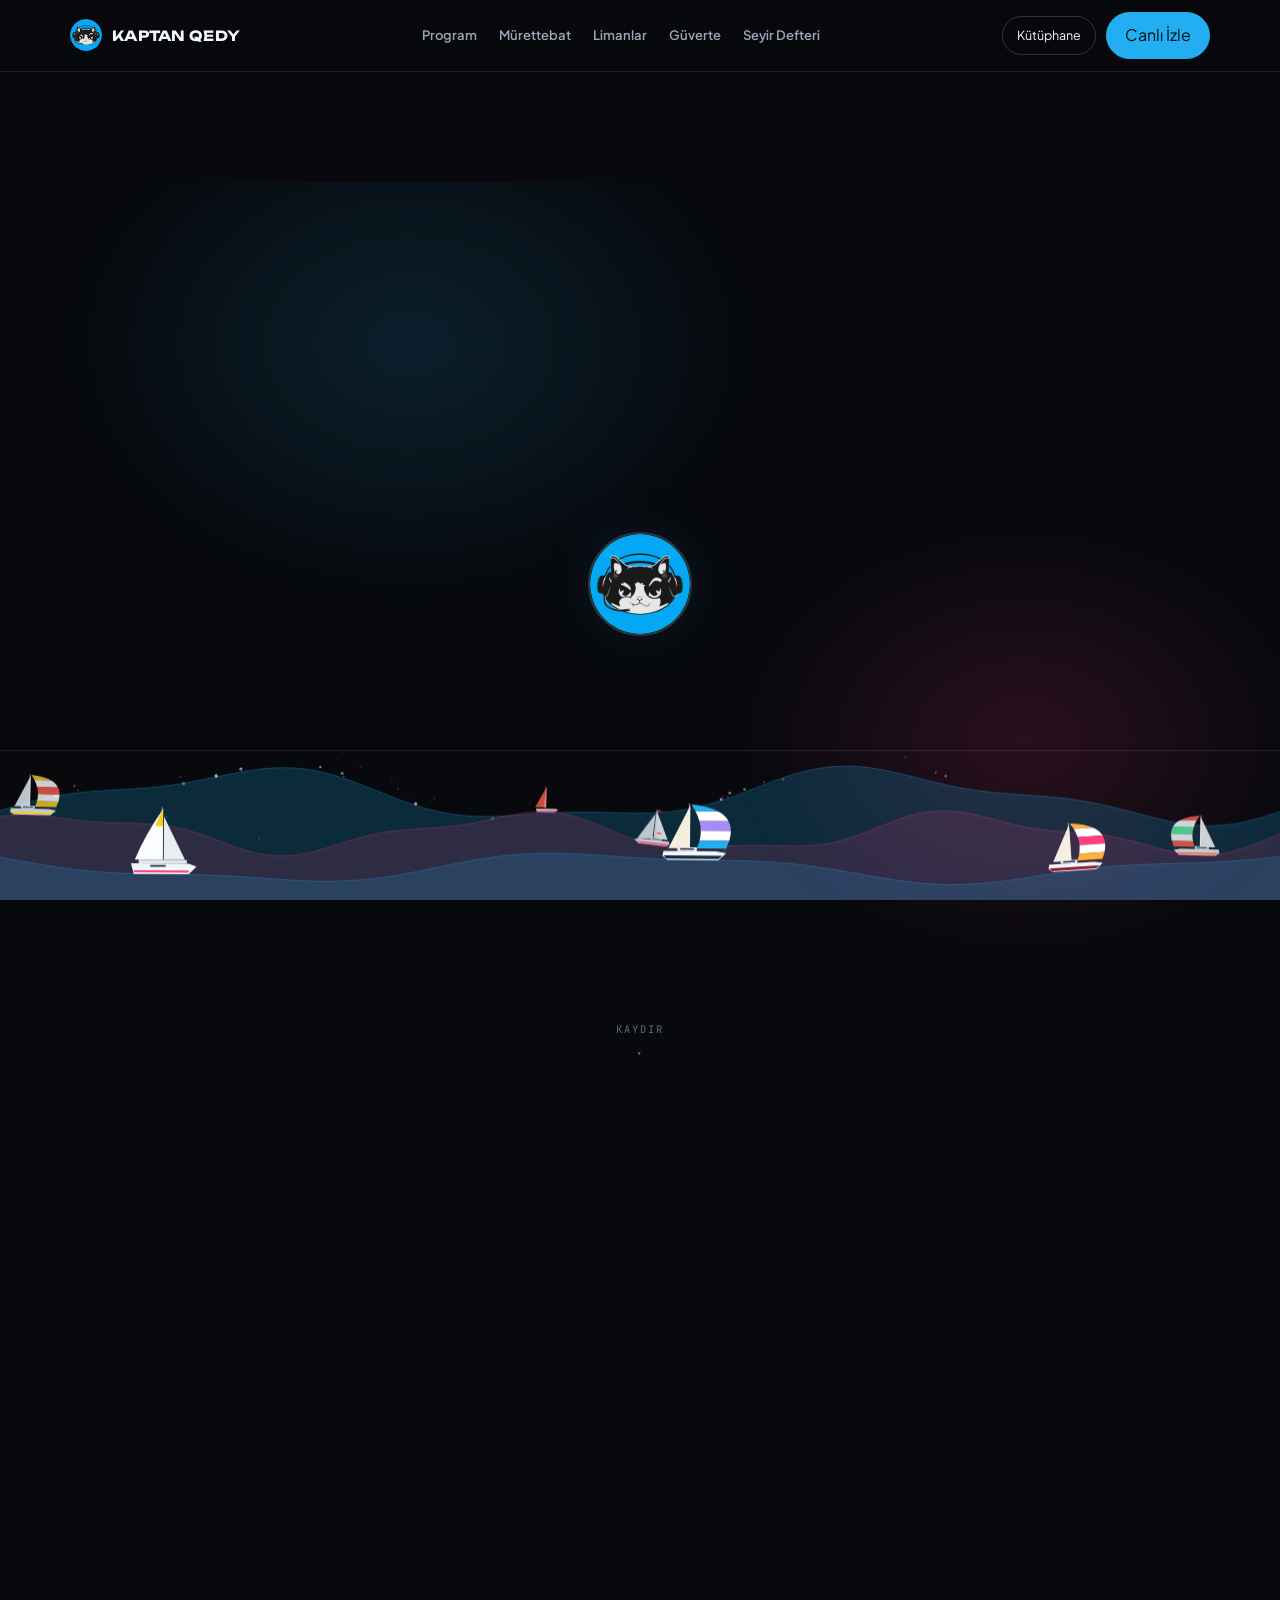
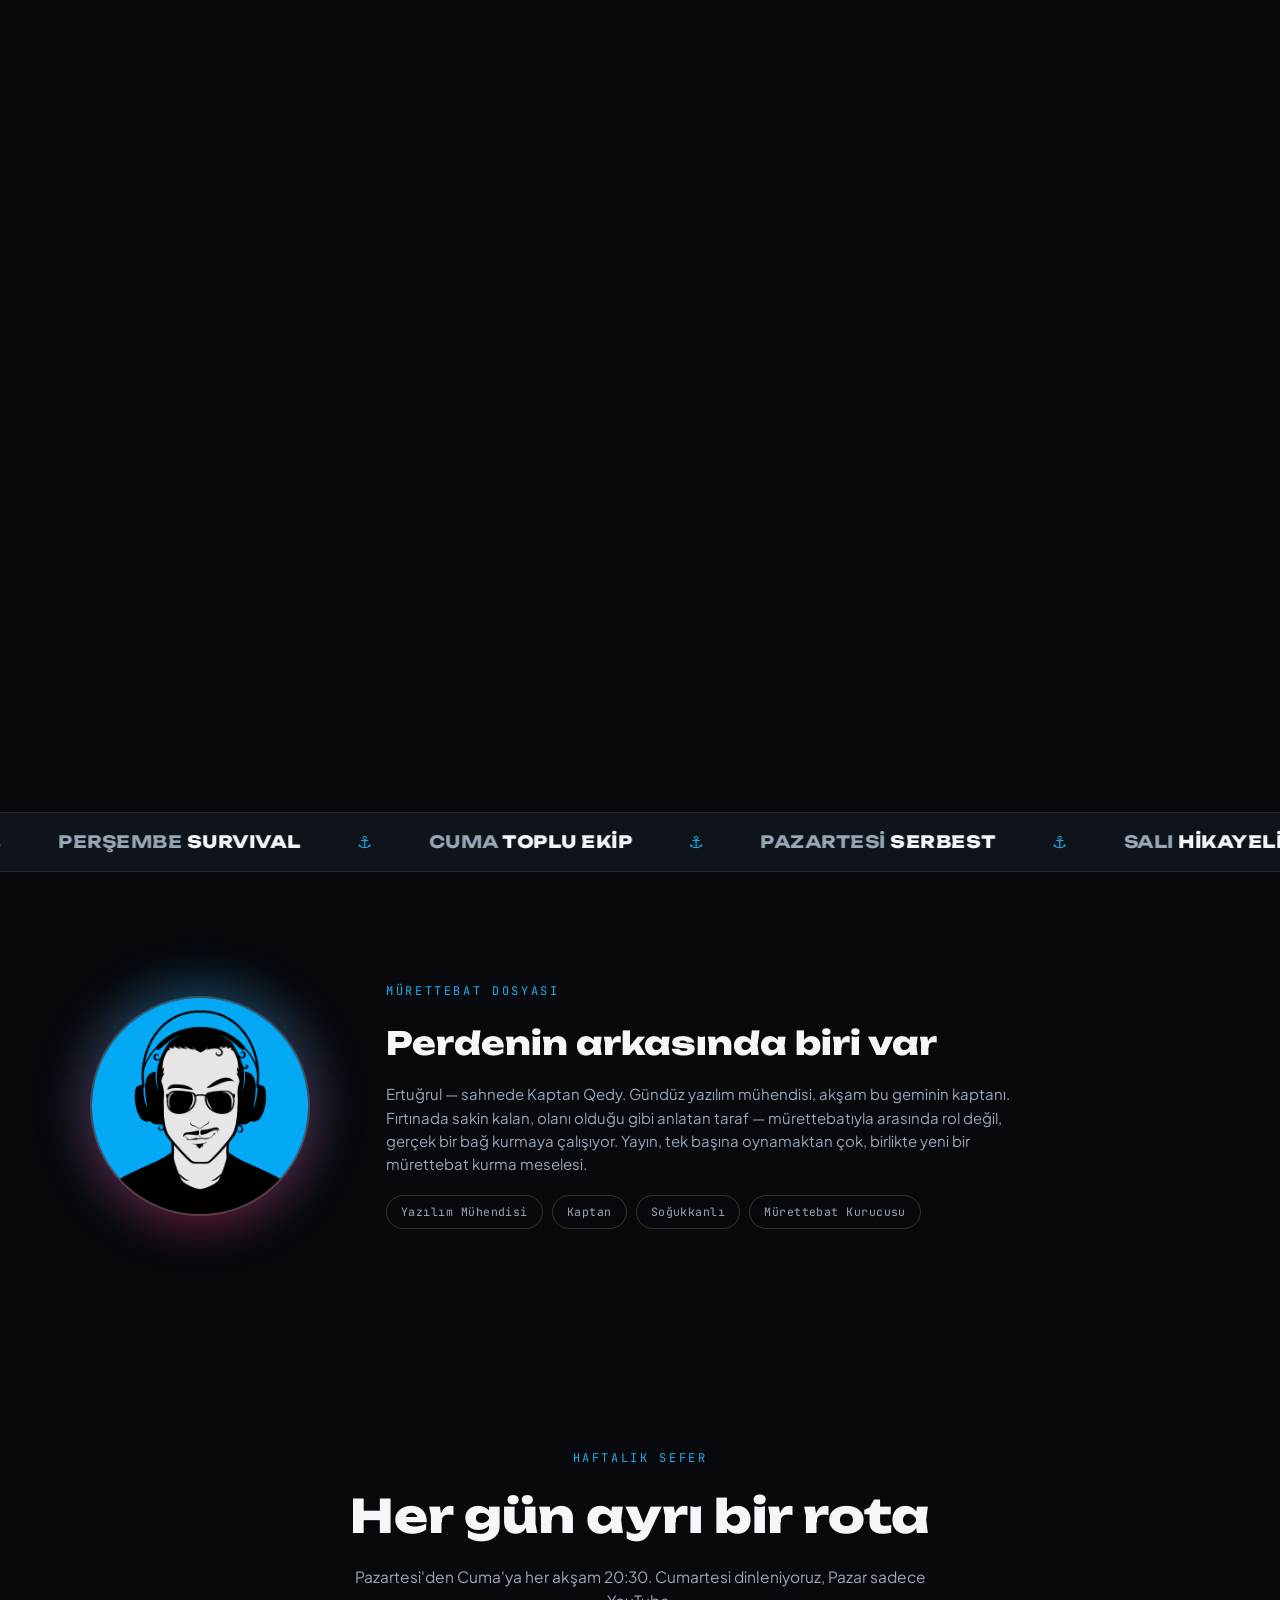
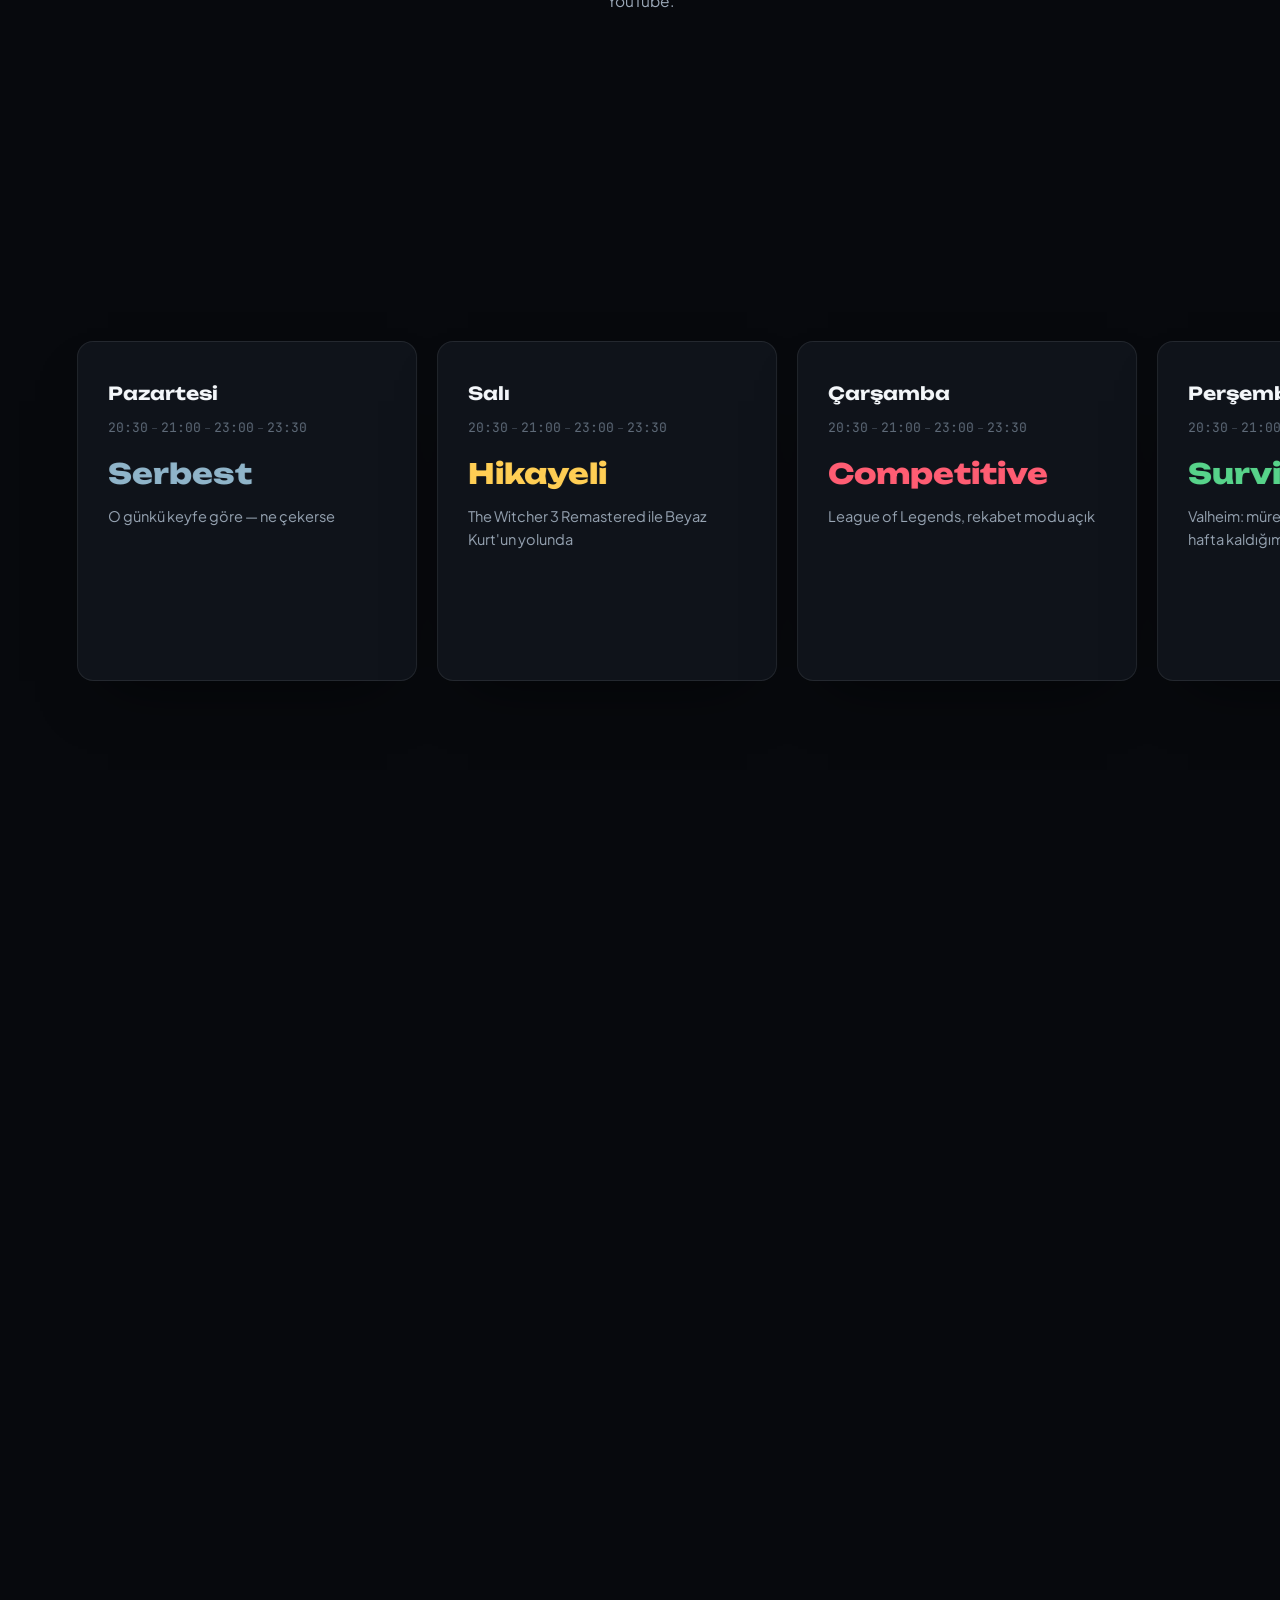
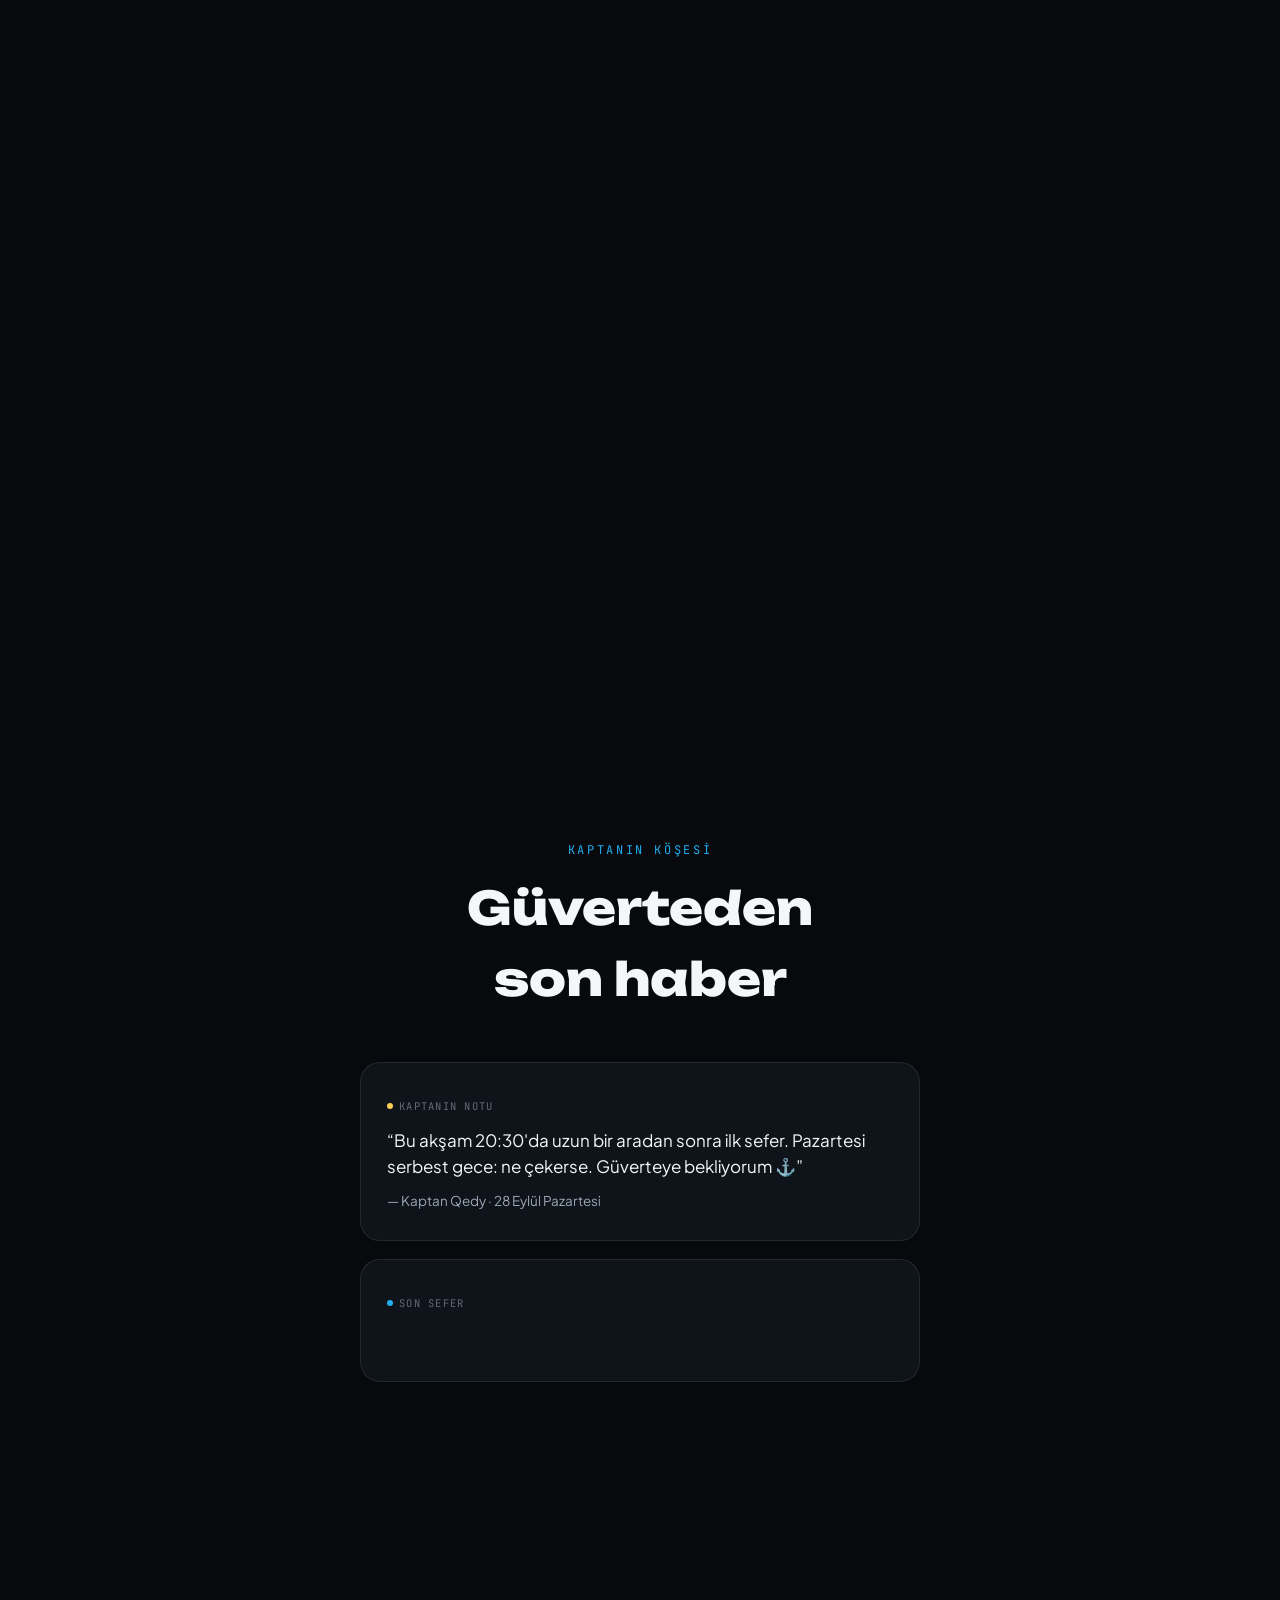
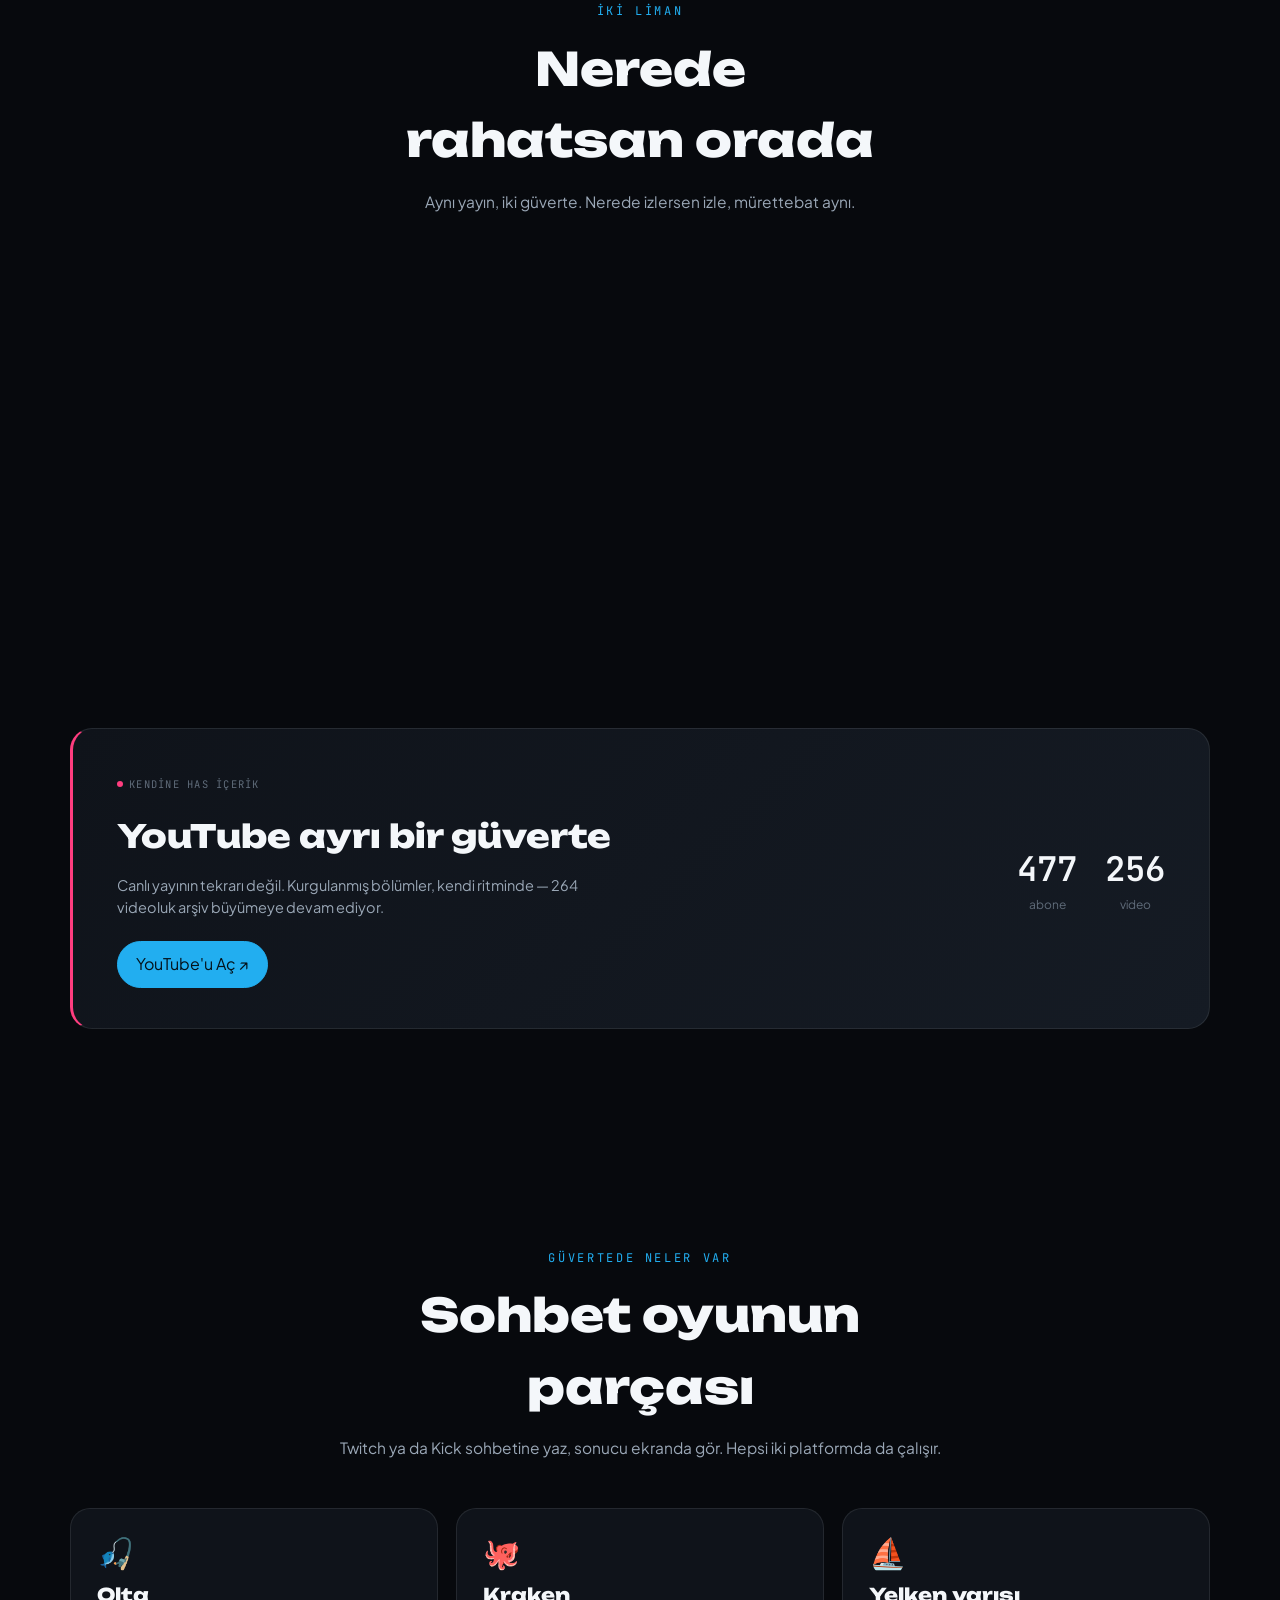
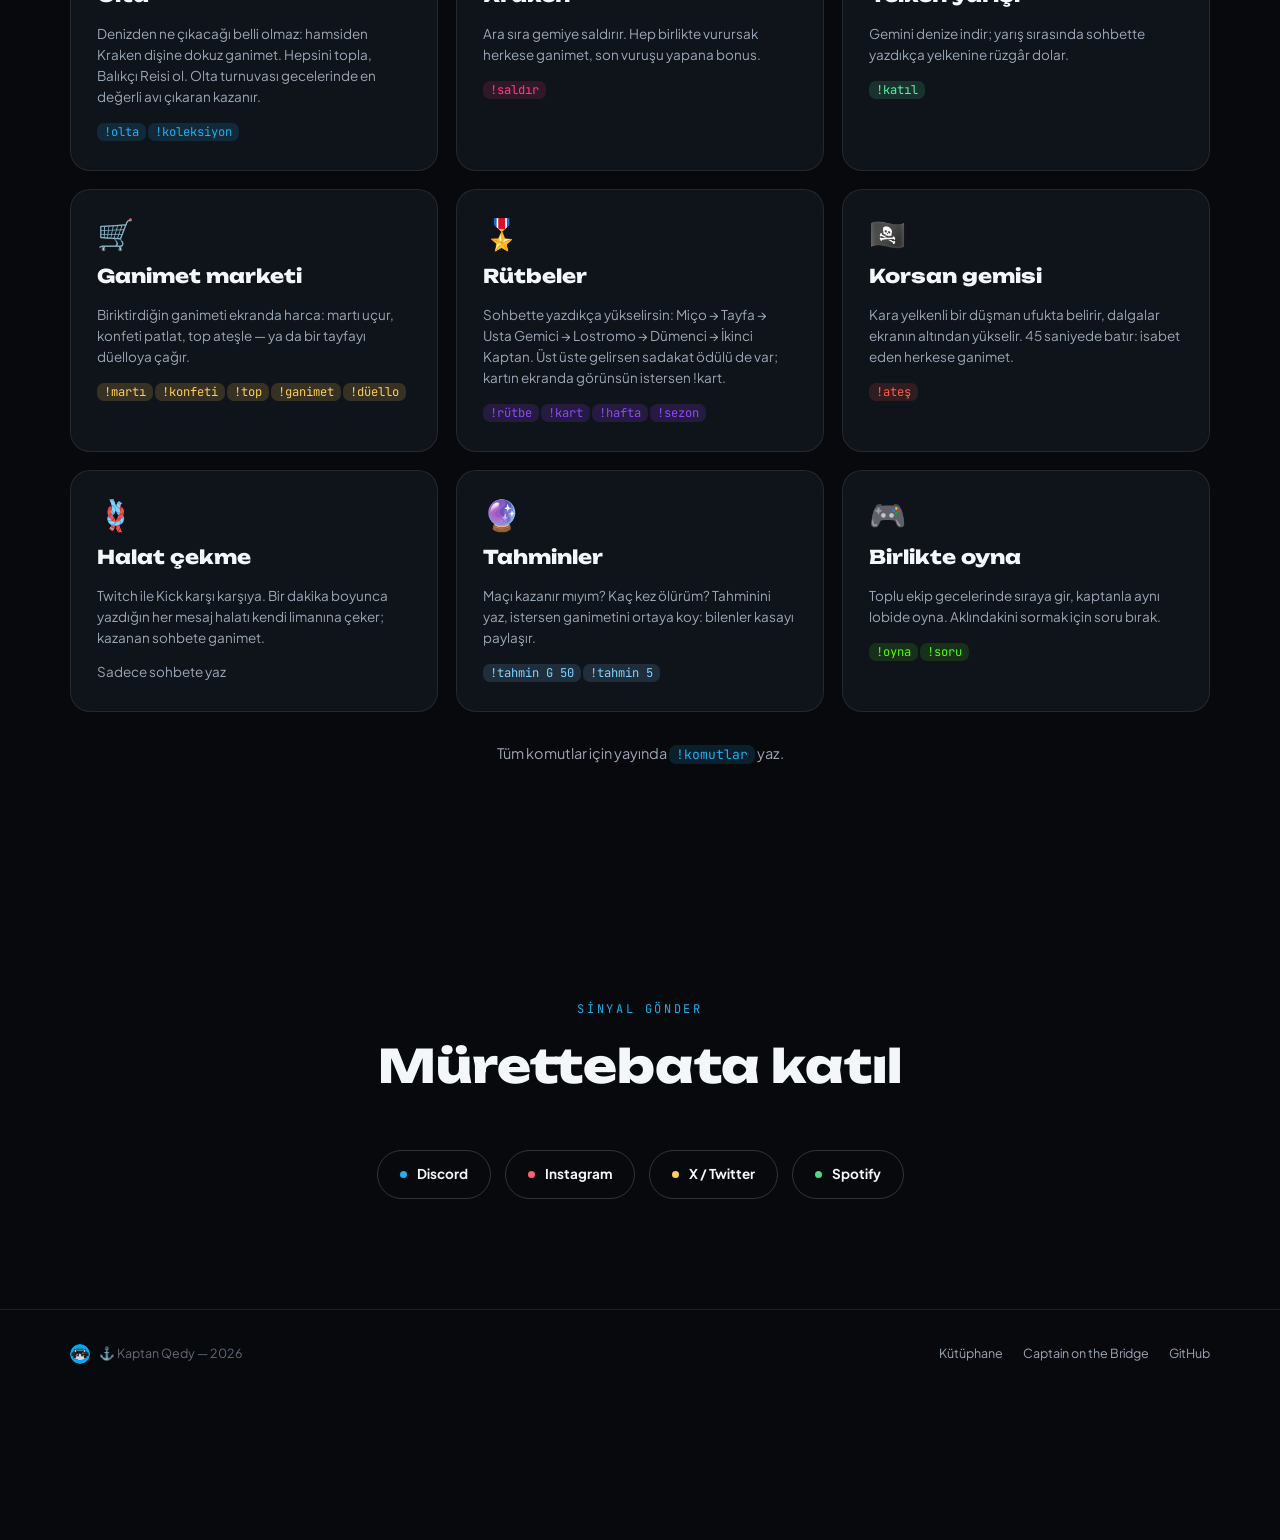
==== commit b696a337: "Valheim kalıcı: Perşembe Survival slotu, Ekim takvimi, site ve !program Co-Authored-By: Claude Sonne" ====
--- a/docs/index.html
+++ b/docs/index.html
@@ -518,7 +518,7 @@
           <div class="day" data-dow="1" style="--c:var(--d-serbest)"><div class="dd">Pazartesi</div><div class="dtime"><span>20:30</span><span>21:00</span><span>23:00</span><span>23:30</span></div><div class="dt">Serbest</div><div class="de">O günkü keyfe göre — ne çekerse</div></div>
           <div class="day" data-dow="2" style="--c:var(--d-hikaye)"><div class="dd">Salı</div><div class="dtime"><span>20:30</span><span>21:00</span><span>23:00</span><span>23:30</span></div><div class="dt">Hikayeli</div><div class="de">The Witcher 3 Remastered ile Beyaz Kurt'un yolunda</div></div>
           <div class="day" data-dow="3" style="--c:var(--d-comp)"><div class="dd">Çarşamba</div><div class="dtime"><span>20:30</span><span>21:00</span><span>23:00</span><span>23:30</span></div><div class="dt">Competitive</div><div class="de">League of Legends, rekabet modu açık</div></div>
-          <div class="day" data-dow="4" style="--c:var(--d-surv)"><div class="dd">Perşembe</div><div class="dtime"><span>20:30</span><span>21:00</span><span>23:00</span><span>23:30</span></div><div class="dt">Survival</div><div class="de">Minecraft: aynı dünya, her hafta kaldığımız yerden · 1 Ekim: mürettebatla Valheim</div></div>
+          <div class="day" data-dow="4" style="--c:var(--d-surv)"><div class="dd">Perşembe</div><div class="dtime"><span>20:30</span><span>21:00</span><span>23:00</span><span>23:30</span></div><div class="dt">Survival</div><div class="de">Valheim: mürettebatla aynı dünya, her hafta kaldığımız yerden</div></div>
           <div class="day" data-dow="5" style="--c:var(--d-team)"><div class="dd">Cuma</div><div class="dtime"><span>20:30</span><span>21:00</span><span>23:00</span><span>geç</span></div><div class="dt">Toplu Ekip</div><div class="de">LoL özel oda: mürettebatla aynı lobide, gece geç saatlere kadar</div></div>
           <div class="day off" data-dow="6" style="--c:var(--d-rest)"><div class="dd">Cumartesi</div><div class="dtime"><span>—</span></div><div class="dt">Dinlenme</div><div class="de">Kaptan da dinlenir</div></div>
           <div class="day off" data-dow="0" style="--c:var(--d-yt)"><div class="dd">Pazar</div><div class="dtime"><span>—</span></div><div class="dt">YouTube</div><div class="de">Haftanın en iyileri</div></div>
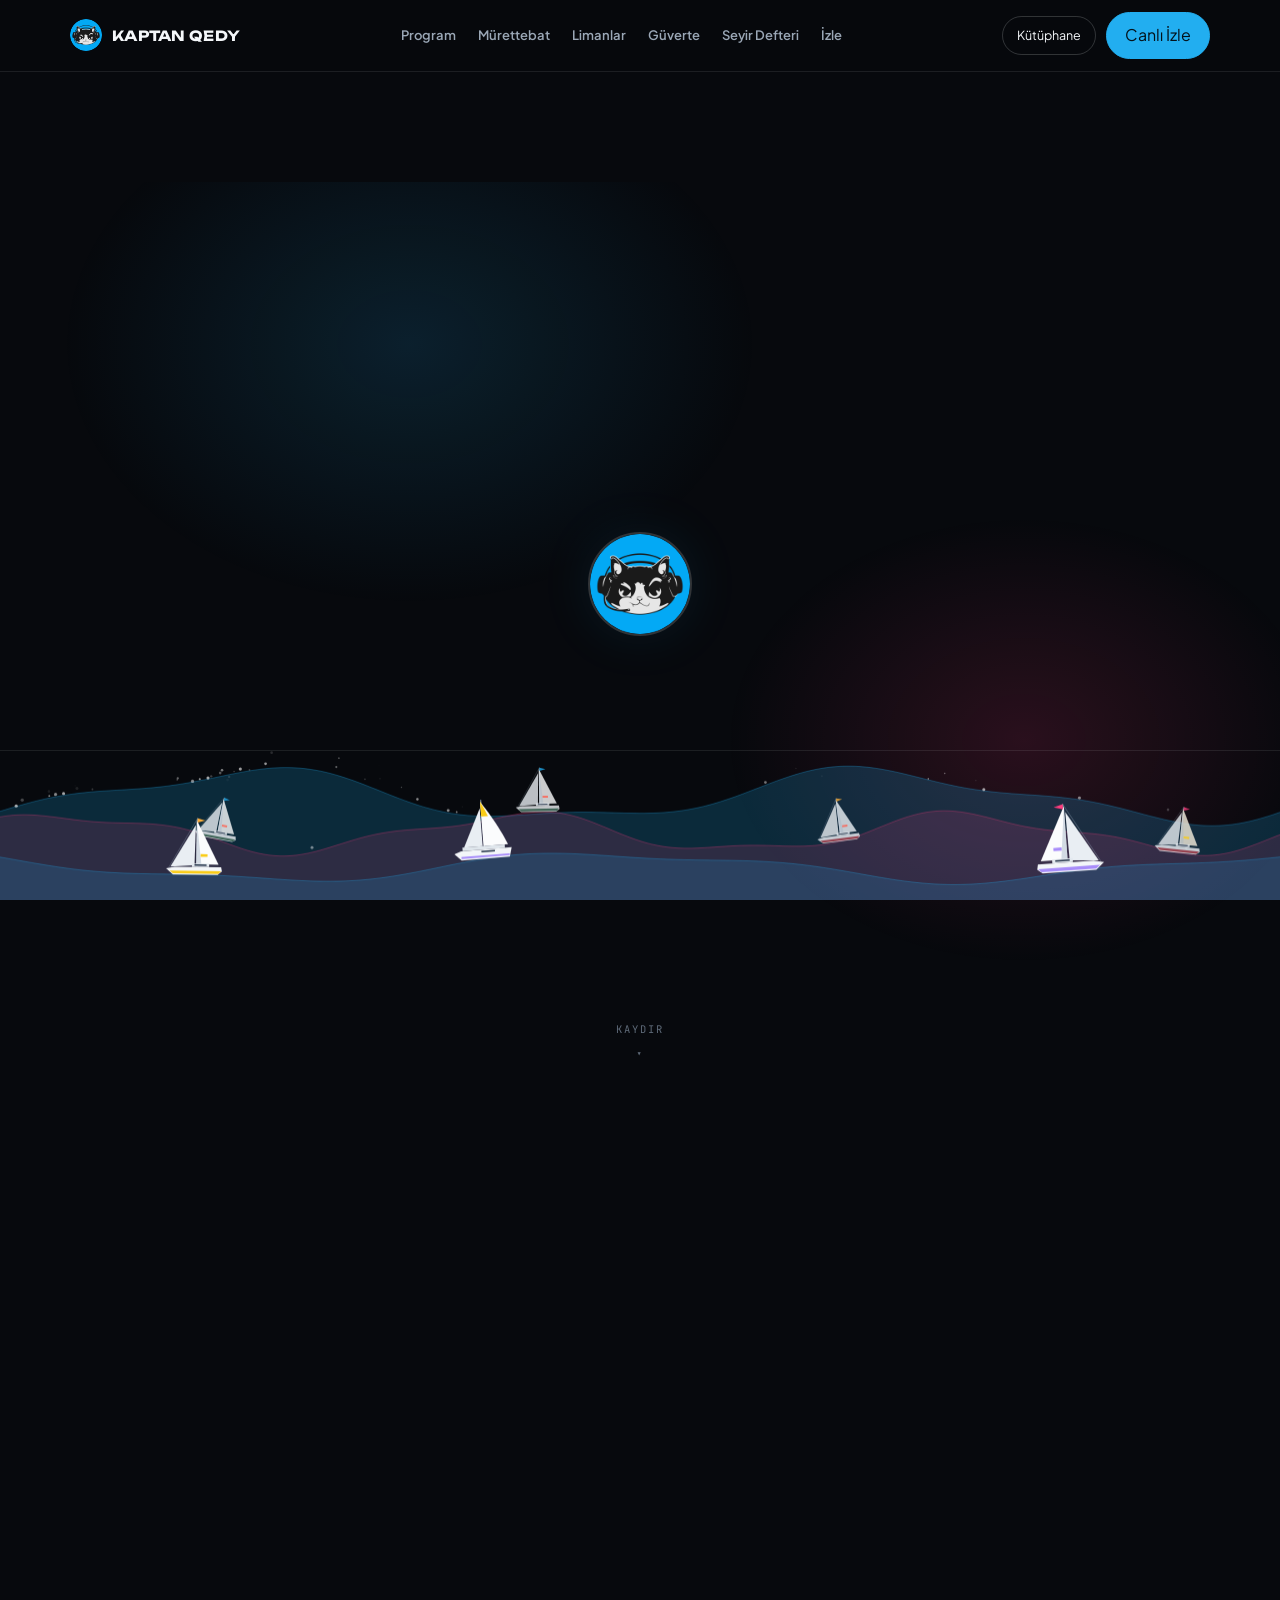
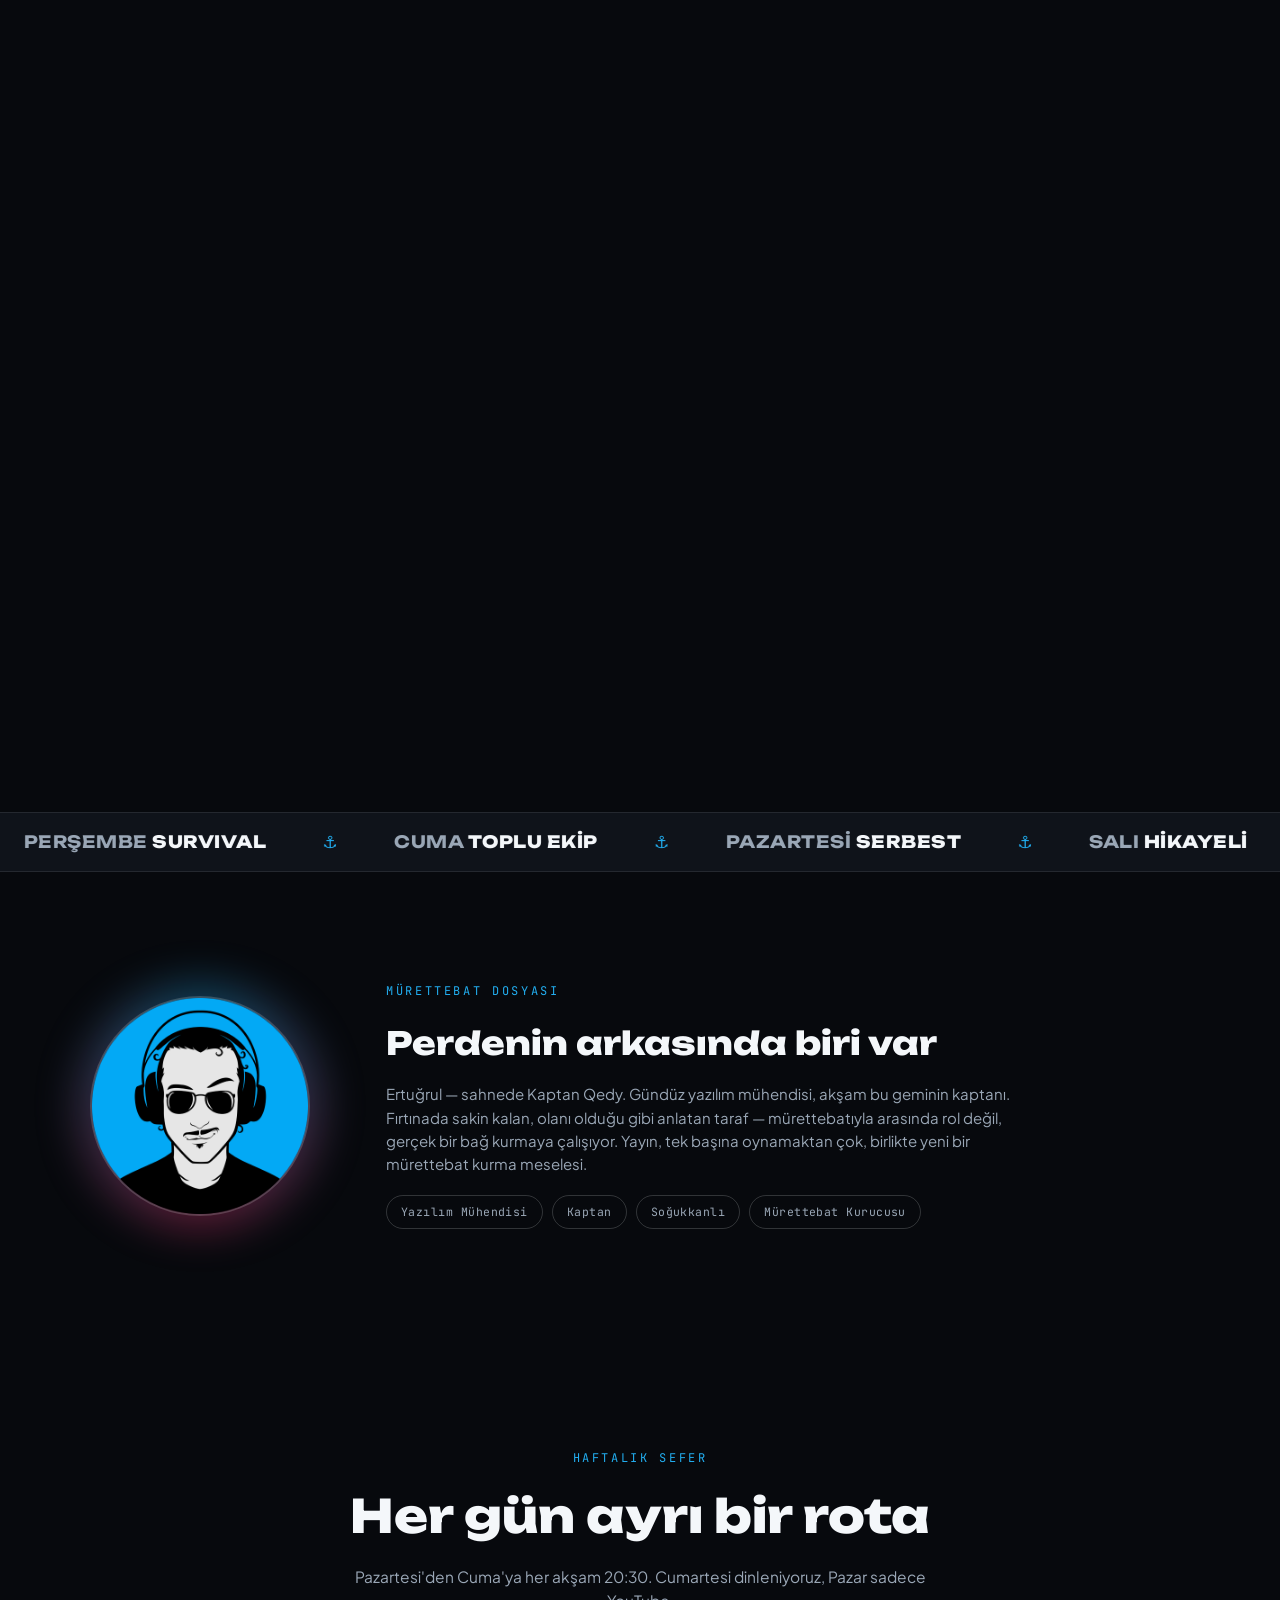
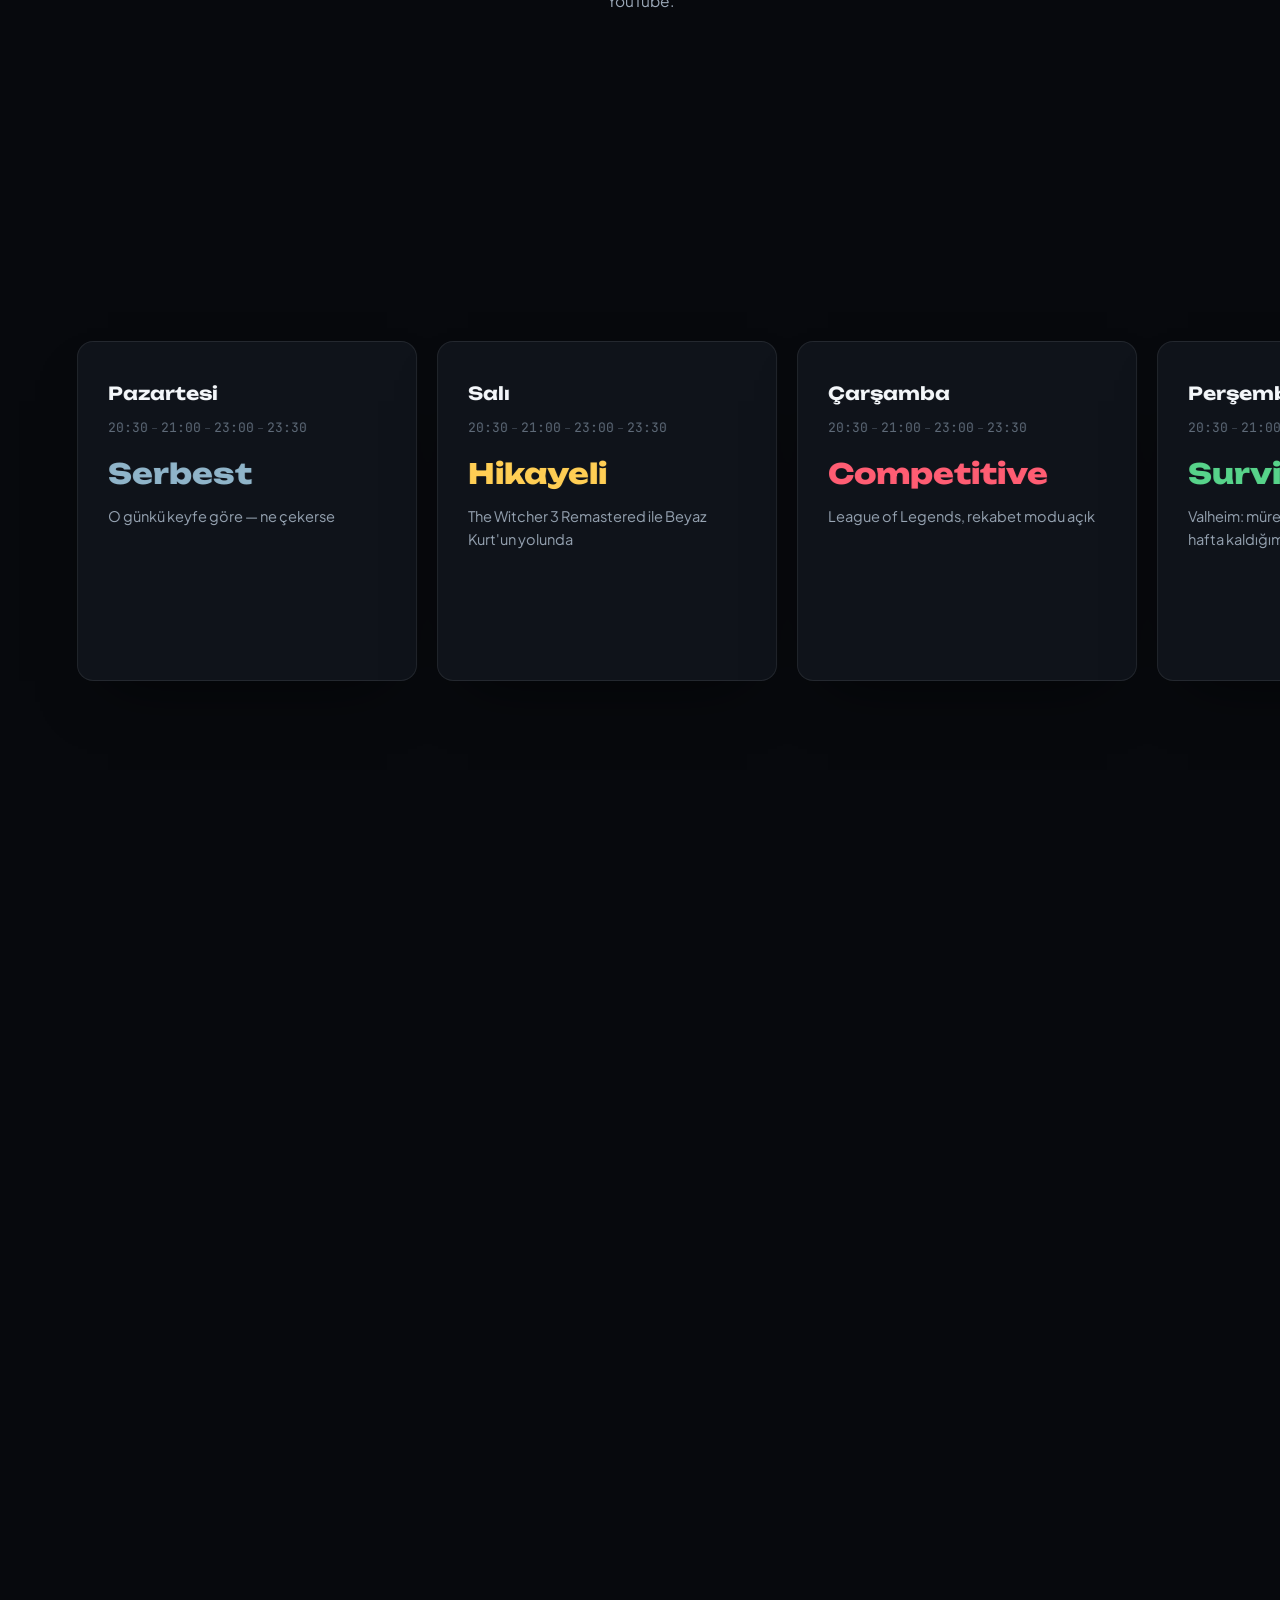
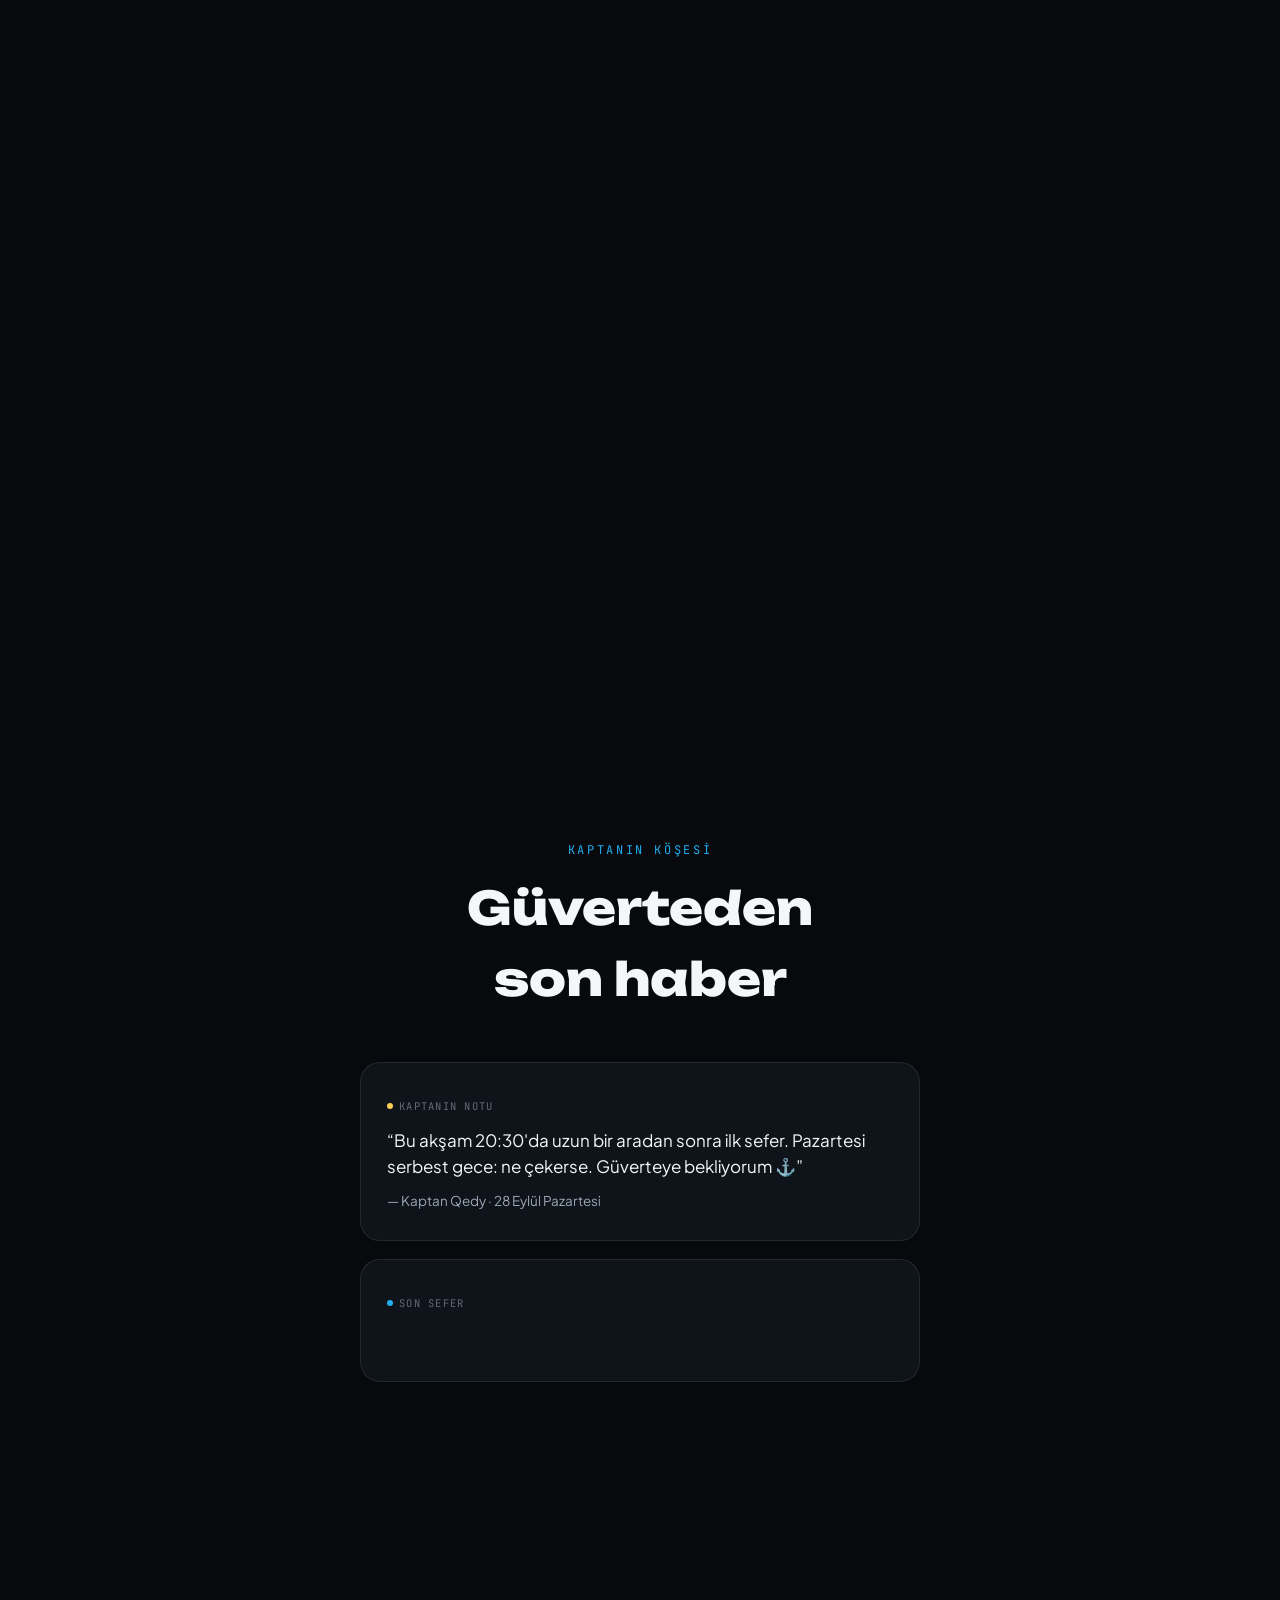
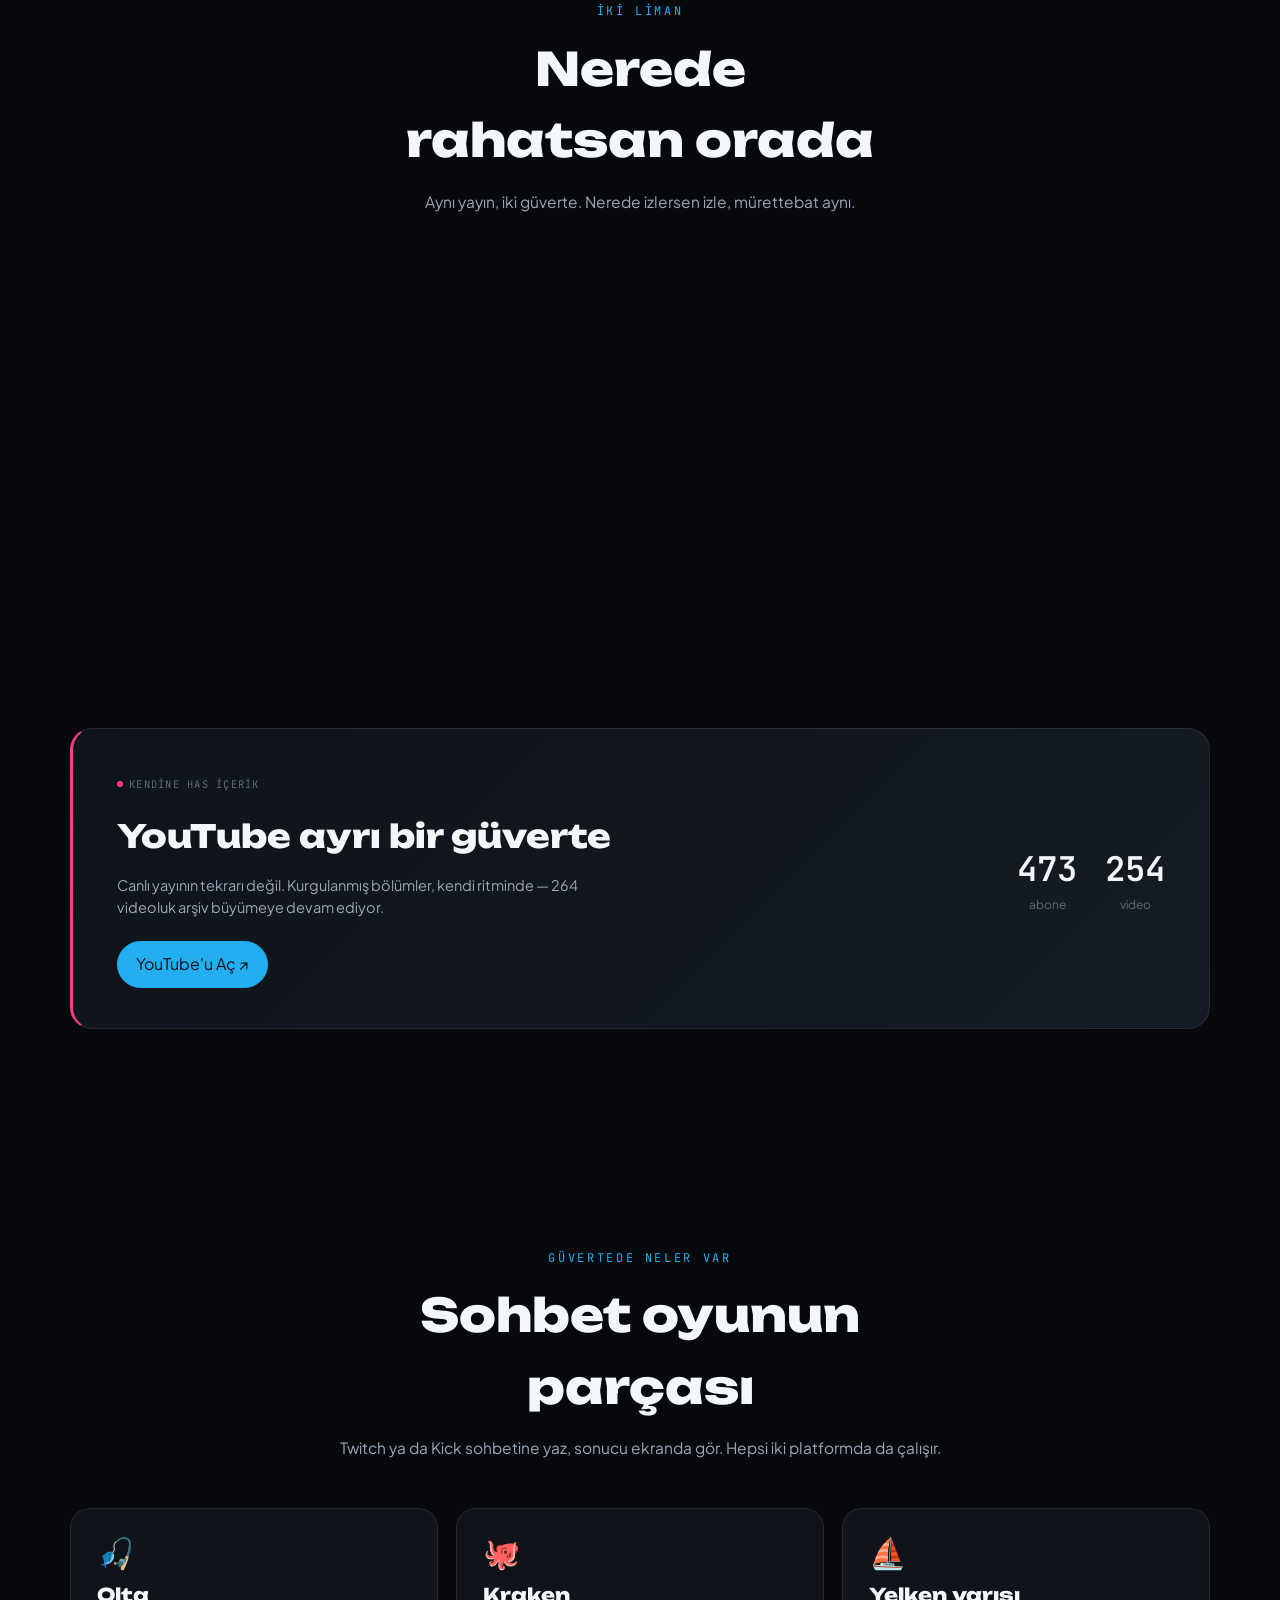
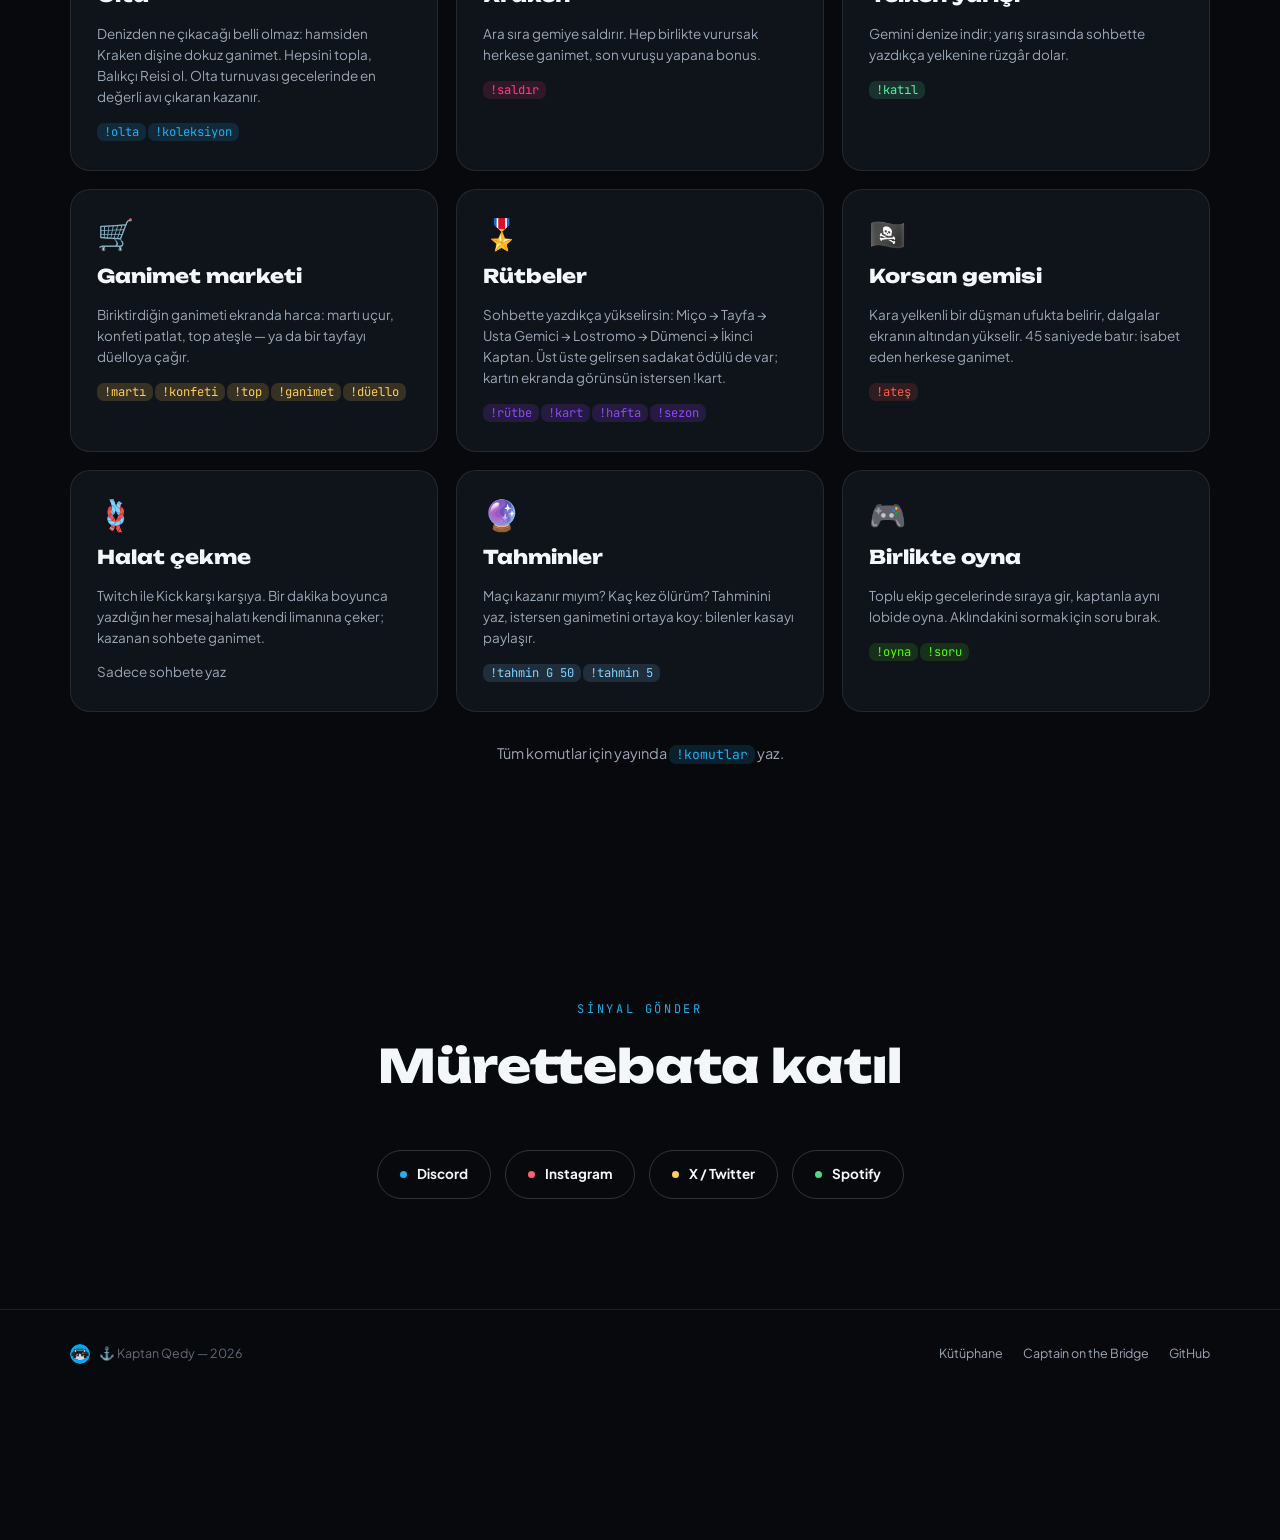
==== commit ea50b5a8: "Site: İzle sayfası — yayın ortada, Kick ve Twitch sohbeti yan yana Canlı İzle penceresine 'Burada iz" ====
--- a/docs/index.html
+++ b/docs/index.html
@@ -422,6 +422,7 @@
       <a href="#limanlar">Limanlar</a>
       <a href="#guverte">Güverte</a>
       <a href="captain-on-the-bridge/">Seyir Defteri</a>
+      <a href="izle/">İzle</a>
     </nav>
     <div class="nav-actions">
       <a class="btn ghost small" href="kutuphane/">Kütüphane</a>
@@ -436,6 +437,11 @@
     <button type="button" class="ld-close" id="ldClose" aria-label="Kapat">✕</button>
   </div>
   <div class="ld-options">
+    <a class="ld-opt" href="izle/" style="--c:#22aef0">
+      <span class="ld-dot"></span>
+      <span><strong>Burada izle</strong><small>Yayın ortada, Kick ve Twitch sohbeti yan yana</small></span>
+      <span class="ld-arrow">→</span>
+    </a>
     <a class="ld-opt" href="https://www.twitch.tv/kaptanqedy" target="_blank" rel="noopener" style="--c:#9146FF">
       <span class="ld-dot"></span>
       <span><strong>Twitch</strong><small>Ana üs, 2.8K mürettebat</small></span>
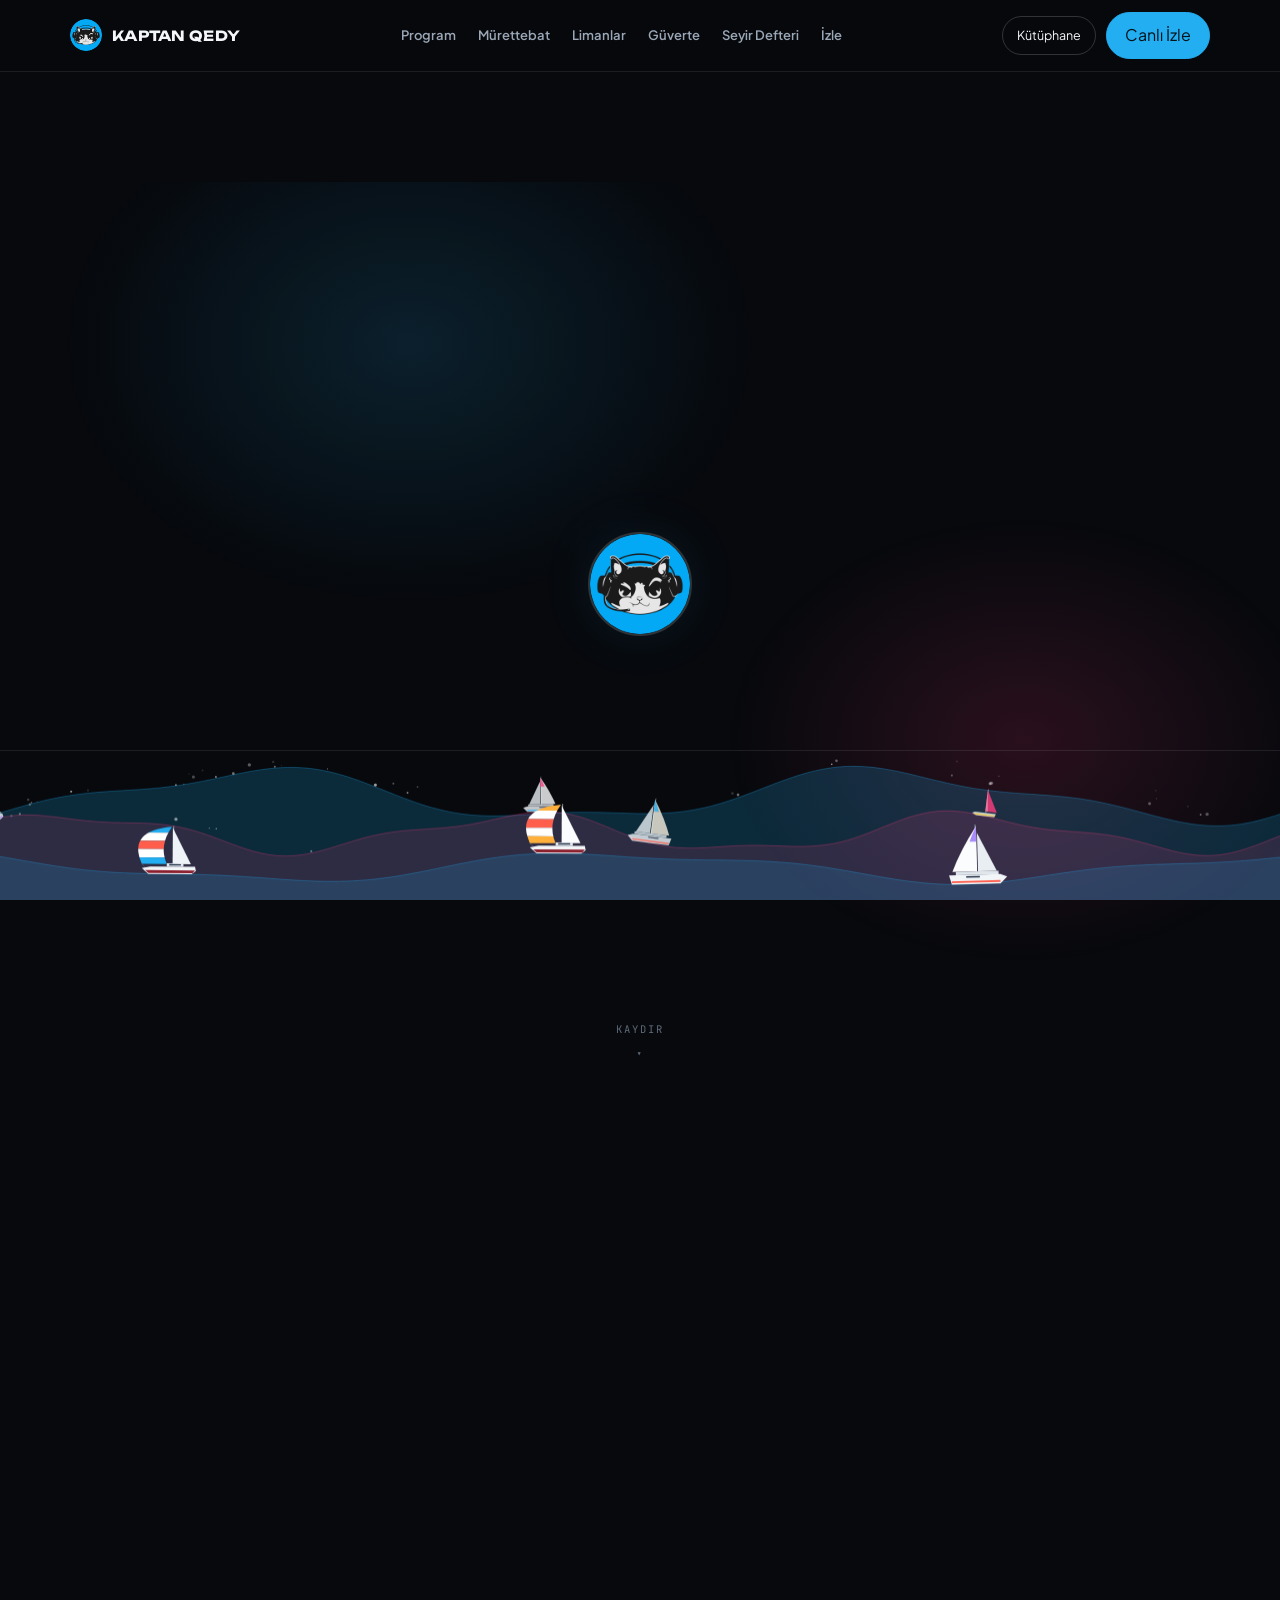
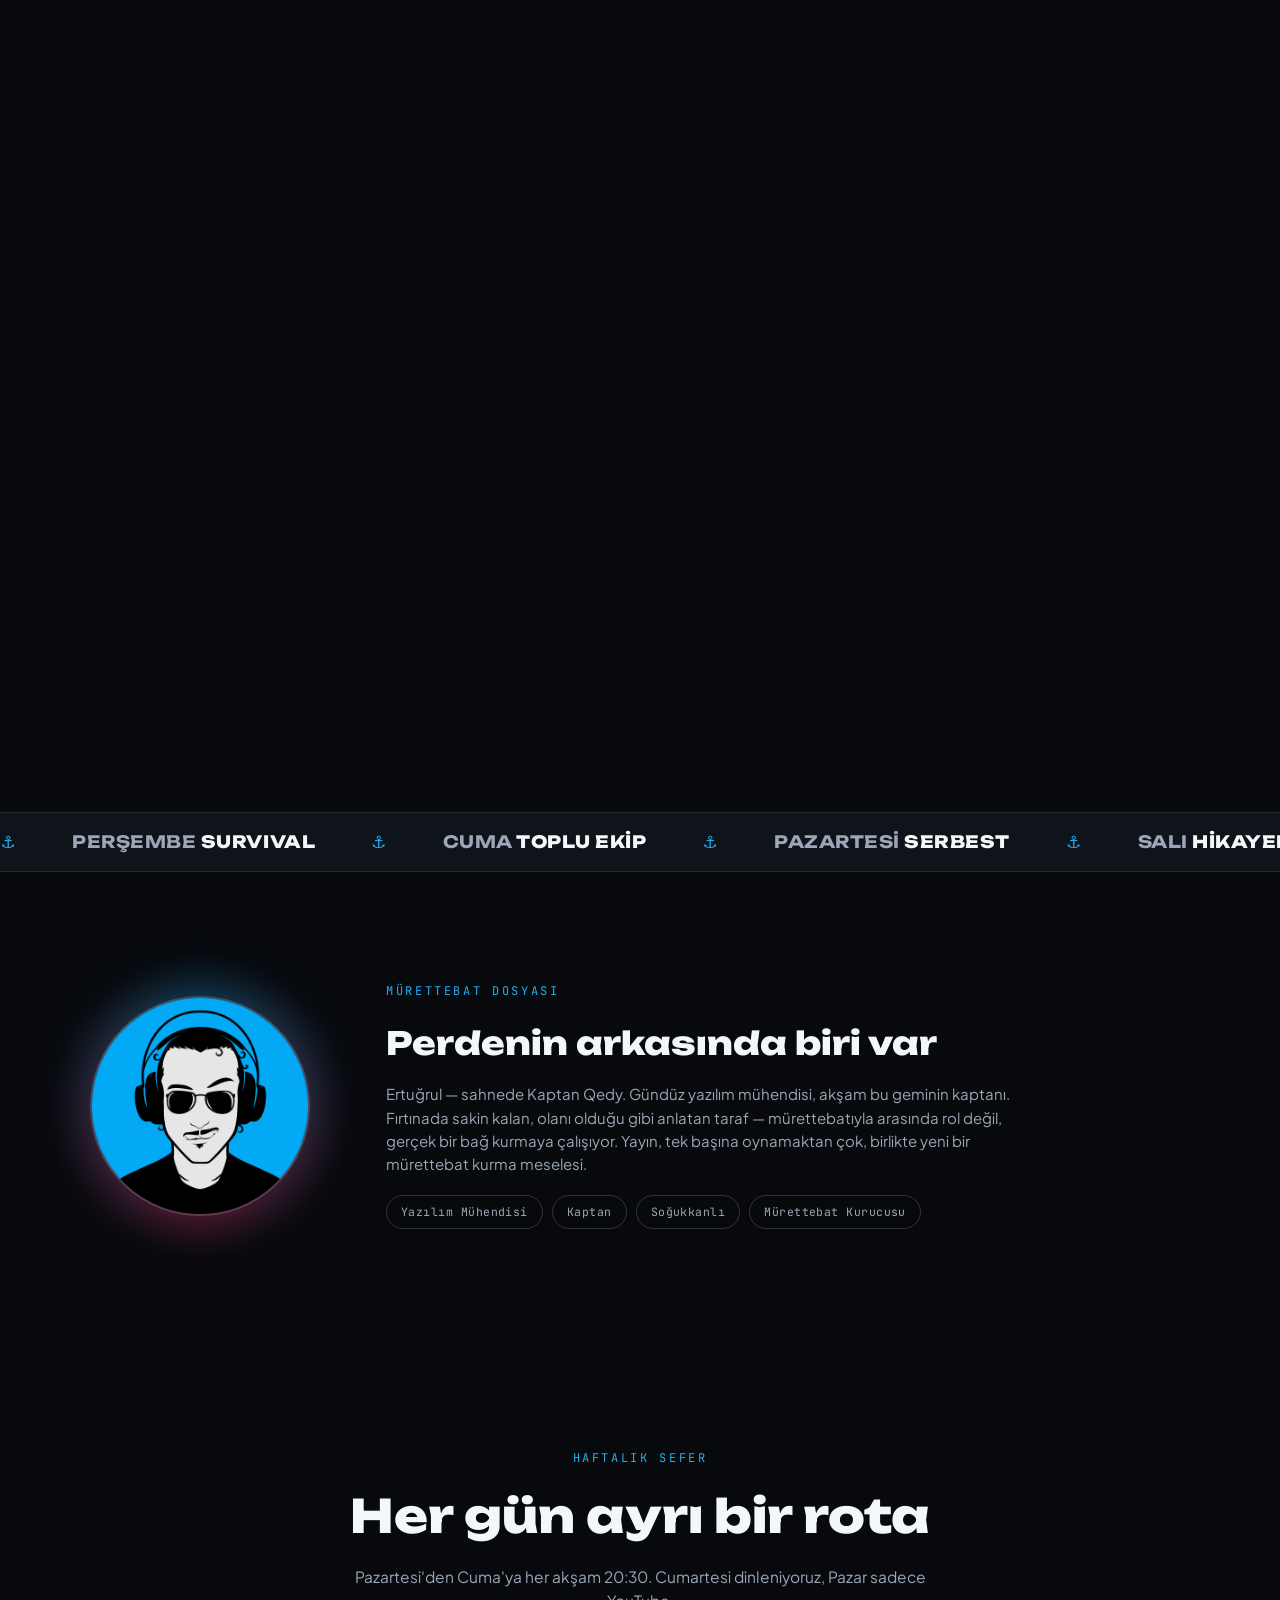
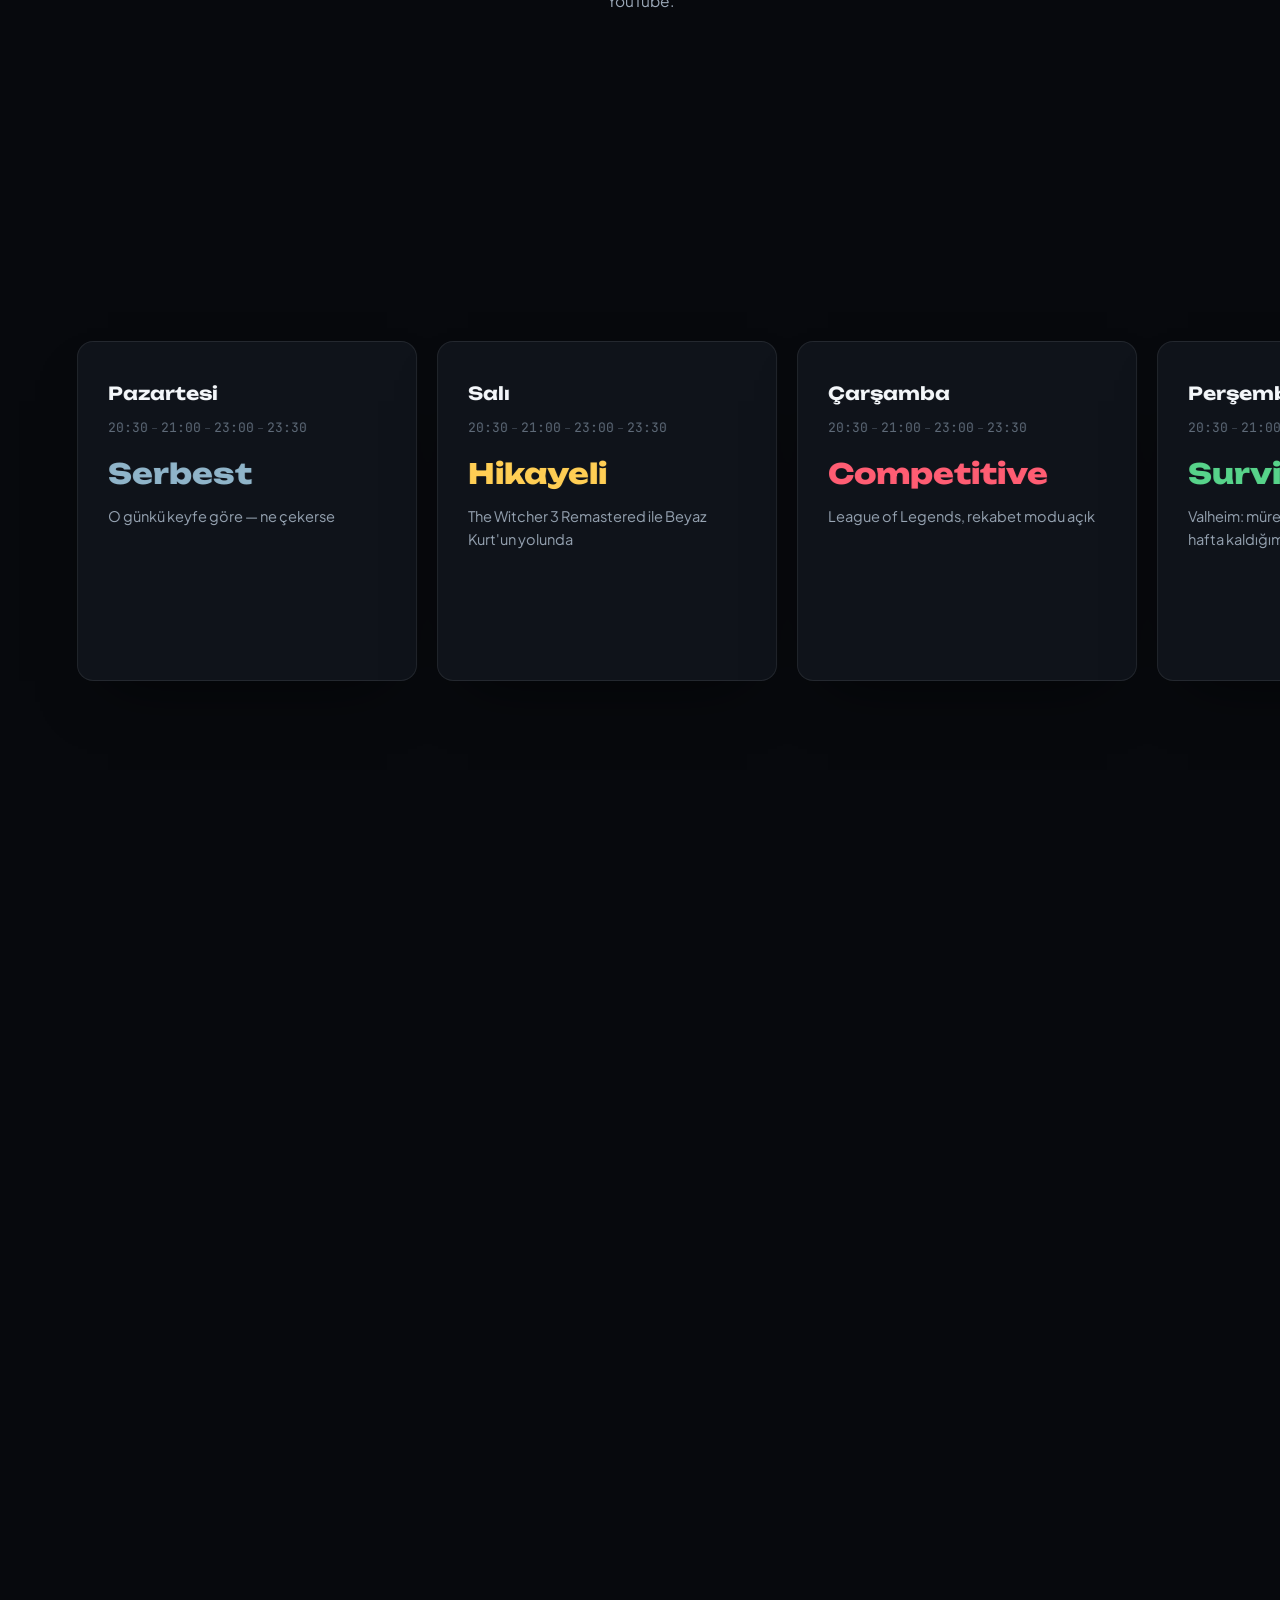
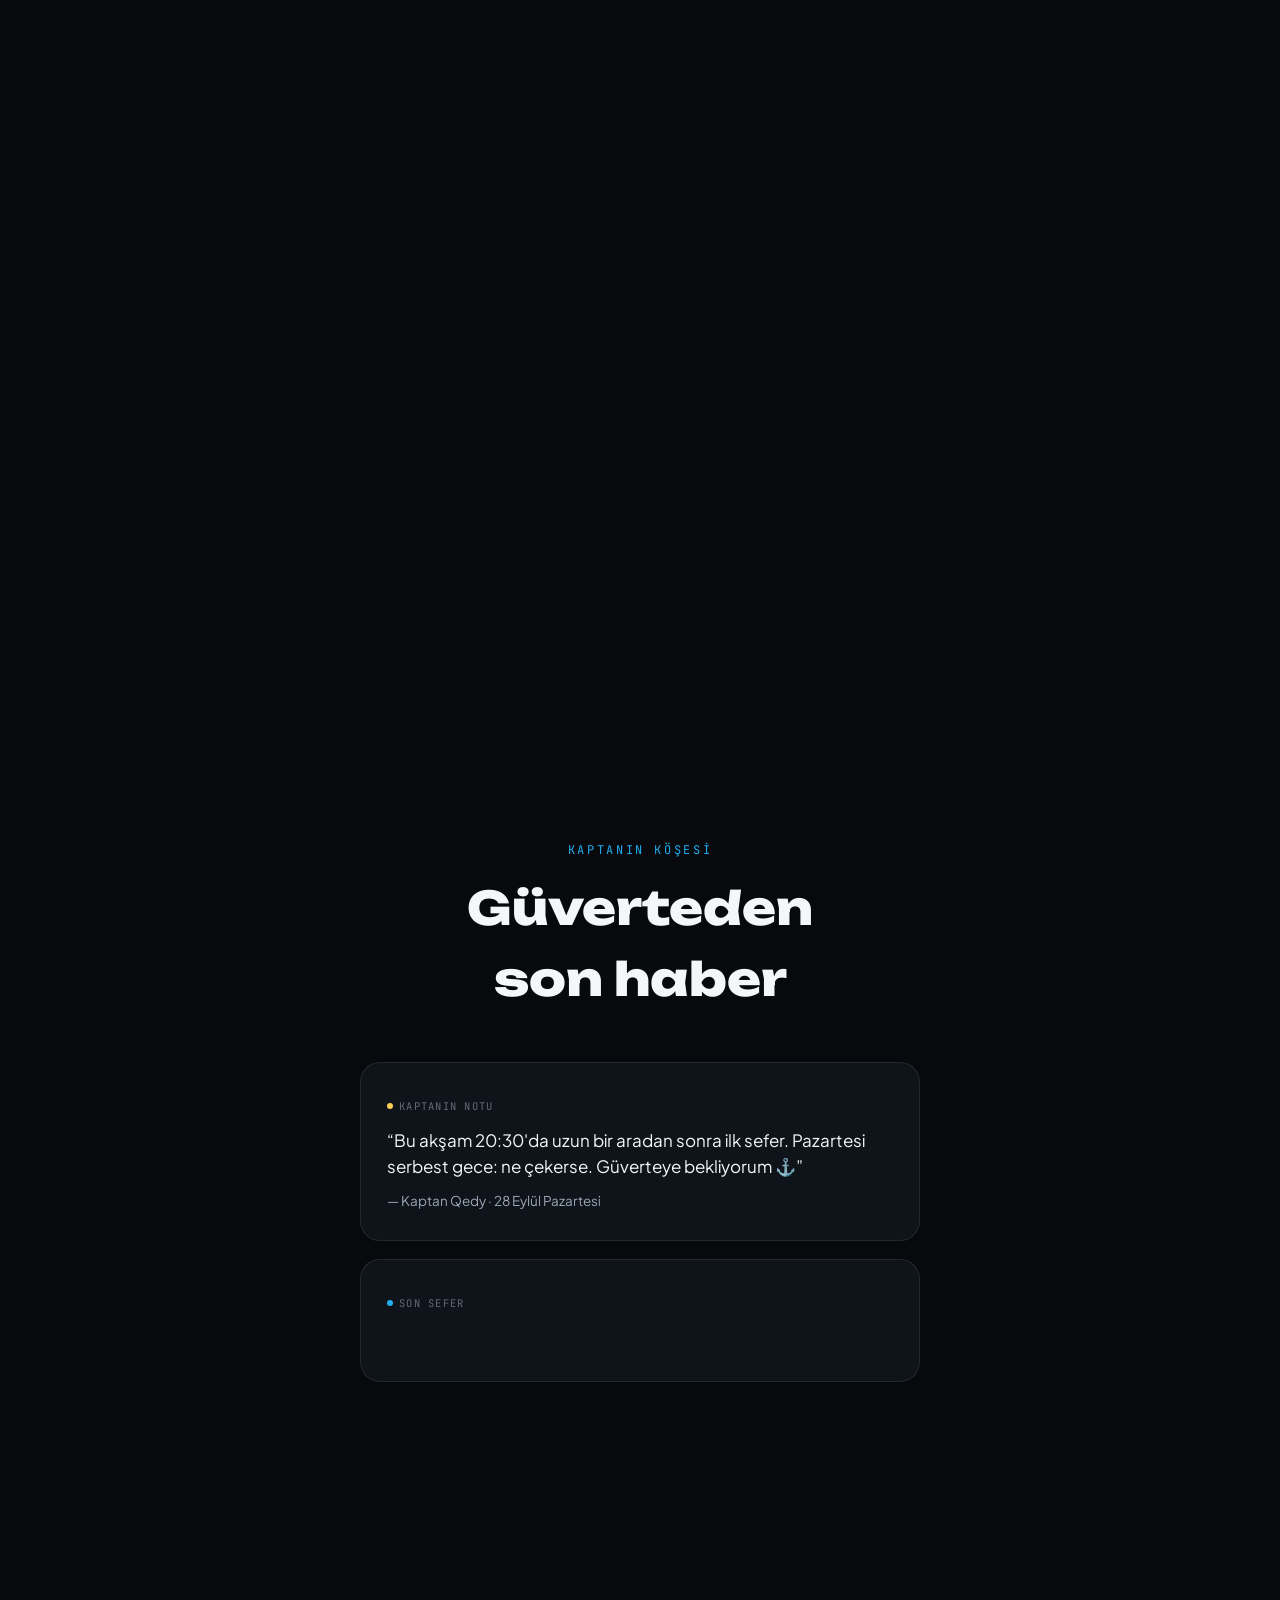
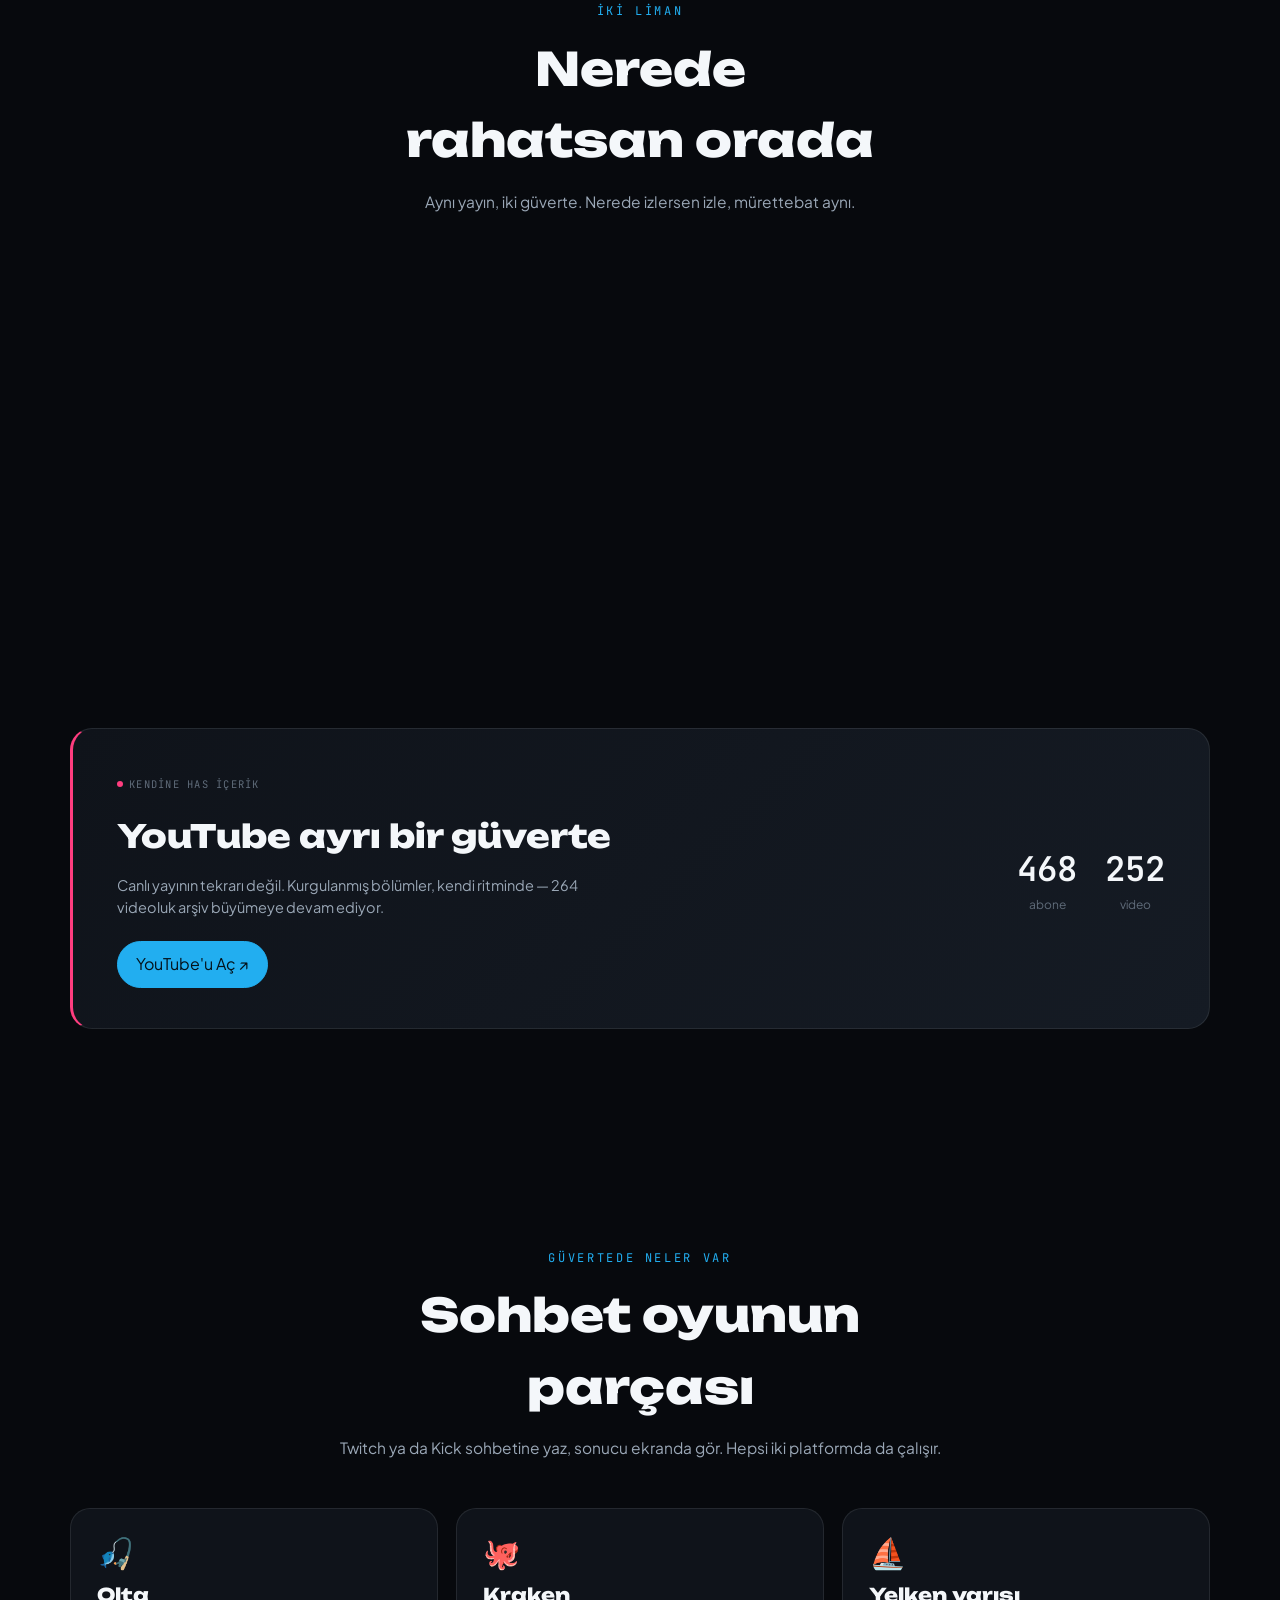
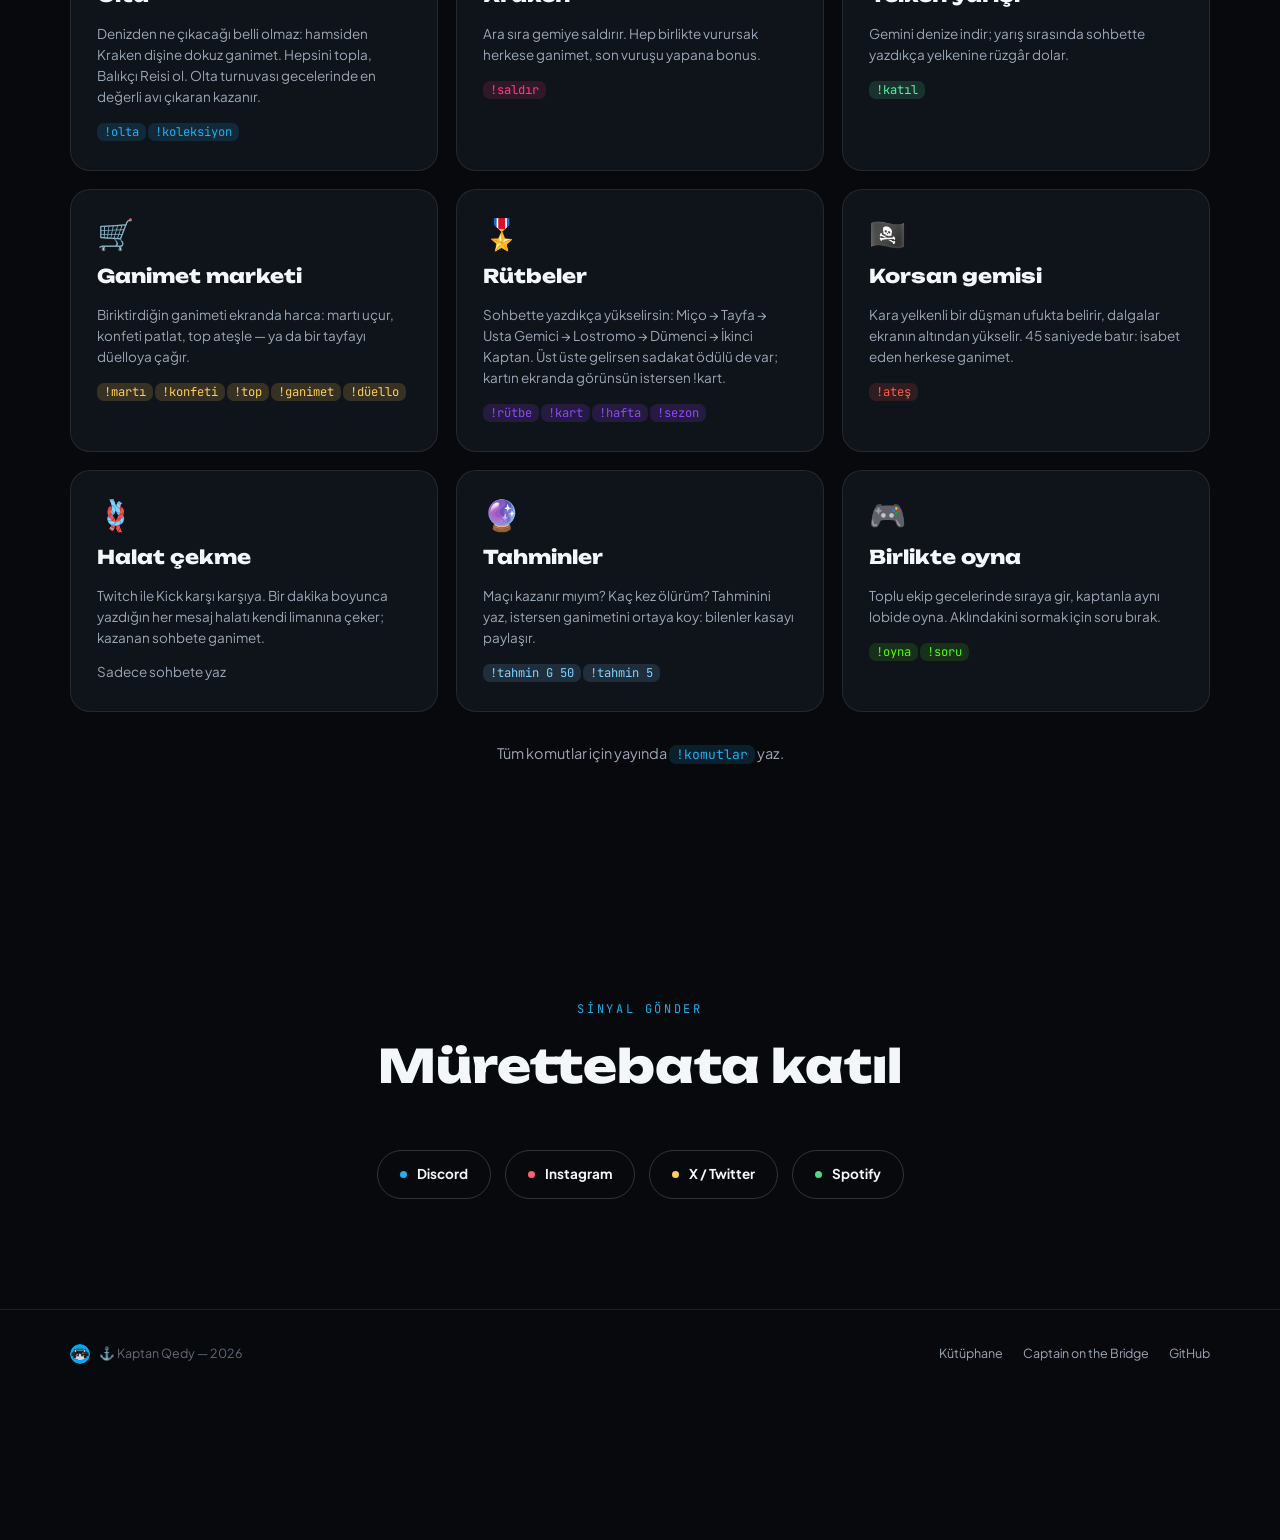
==== commit a4789086: "İzle: Twitch ve Kick sohbeti tek ortak akışta, kaptanın çift mesajları süzülür; Twitch ile yazma alt" ====
--- a/docs/index.html
+++ b/docs/index.html
@@ -439,7 +439,7 @@
   <div class="ld-options">
     <a class="ld-opt" href="izle/" style="--c:#22aef0">
       <span class="ld-dot"></span>
-      <span><strong>Burada izle</strong><small>Yayın ortada, Kick ve Twitch sohbeti yan yana</small></span>
+      <span><strong>Burada izle</strong><small>Yayın burada, Kick ve Twitch sohbeti tek akışta</small></span>
       <span class="ld-arrow">→</span>
     </a>
     <a class="ld-opt" href="https://www.twitch.tv/kaptanqedy" target="_blank" rel="noopener" style="--c:#9146FF">
